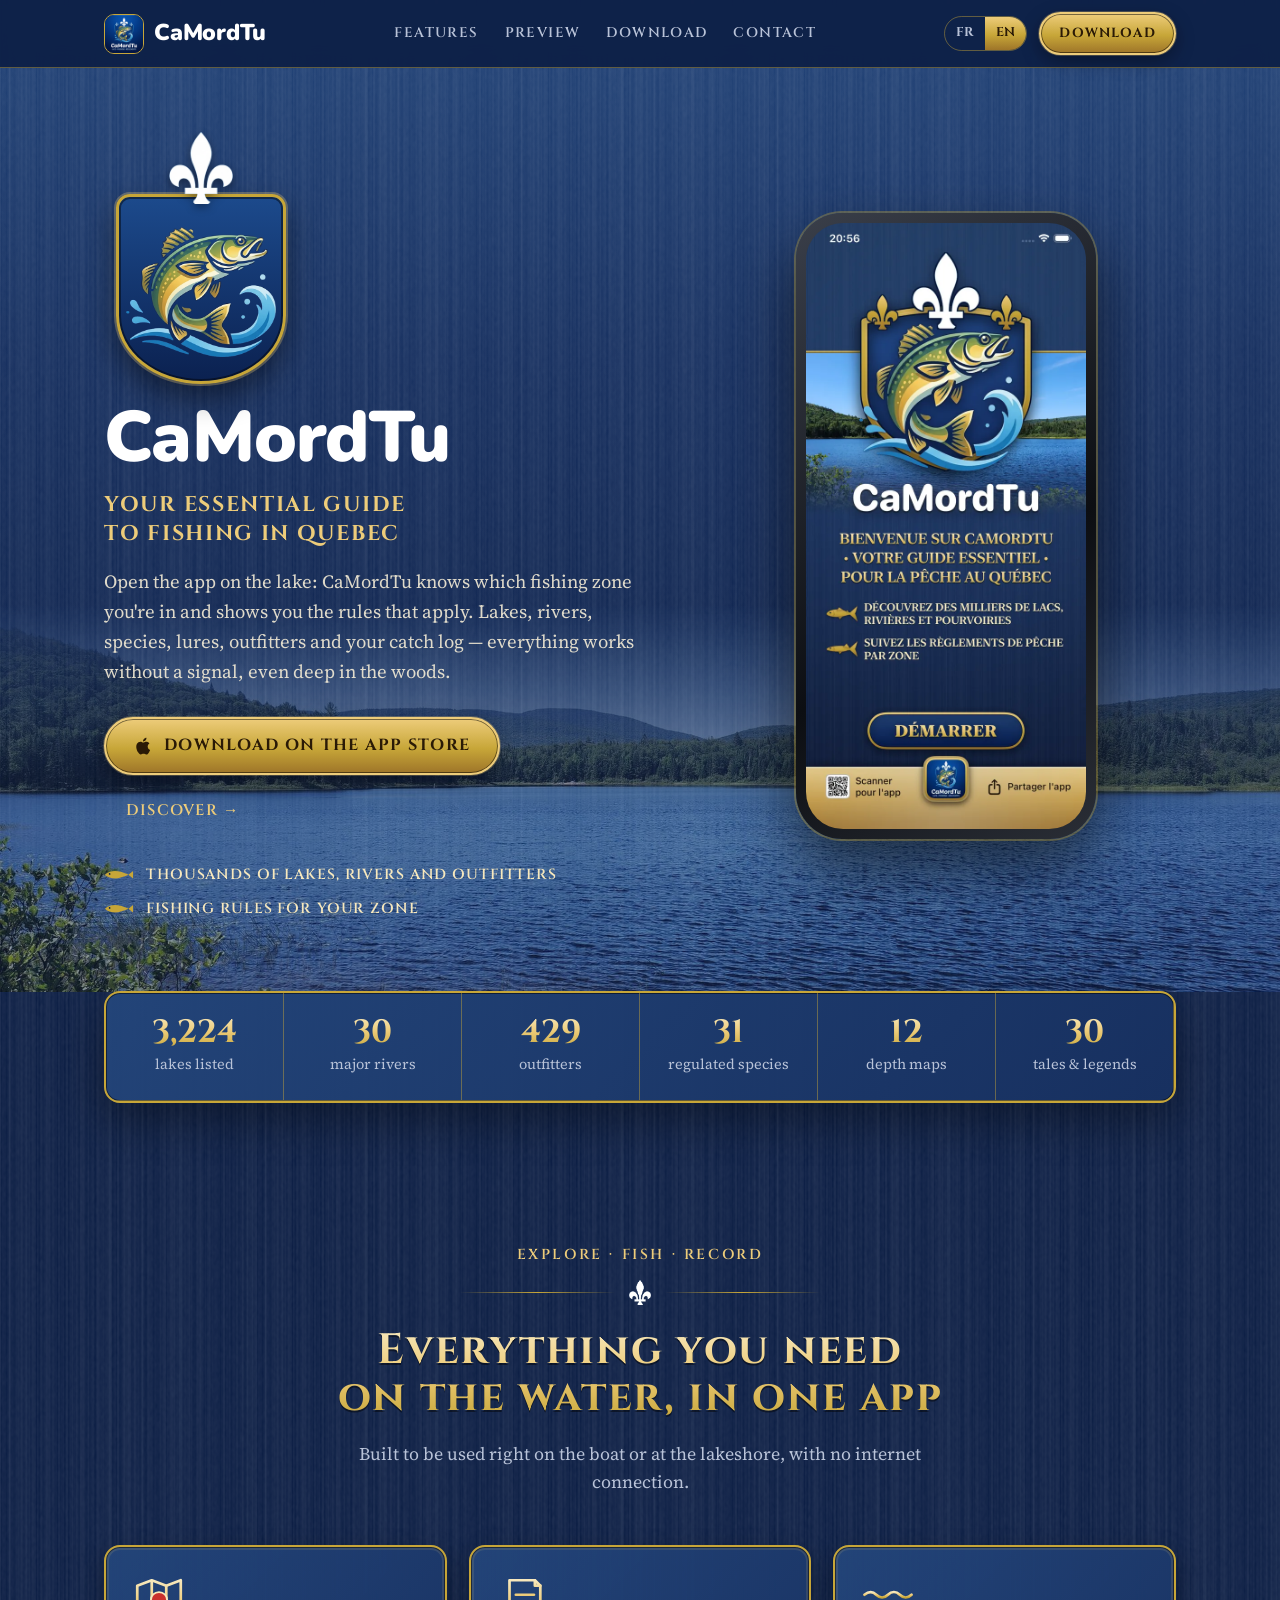
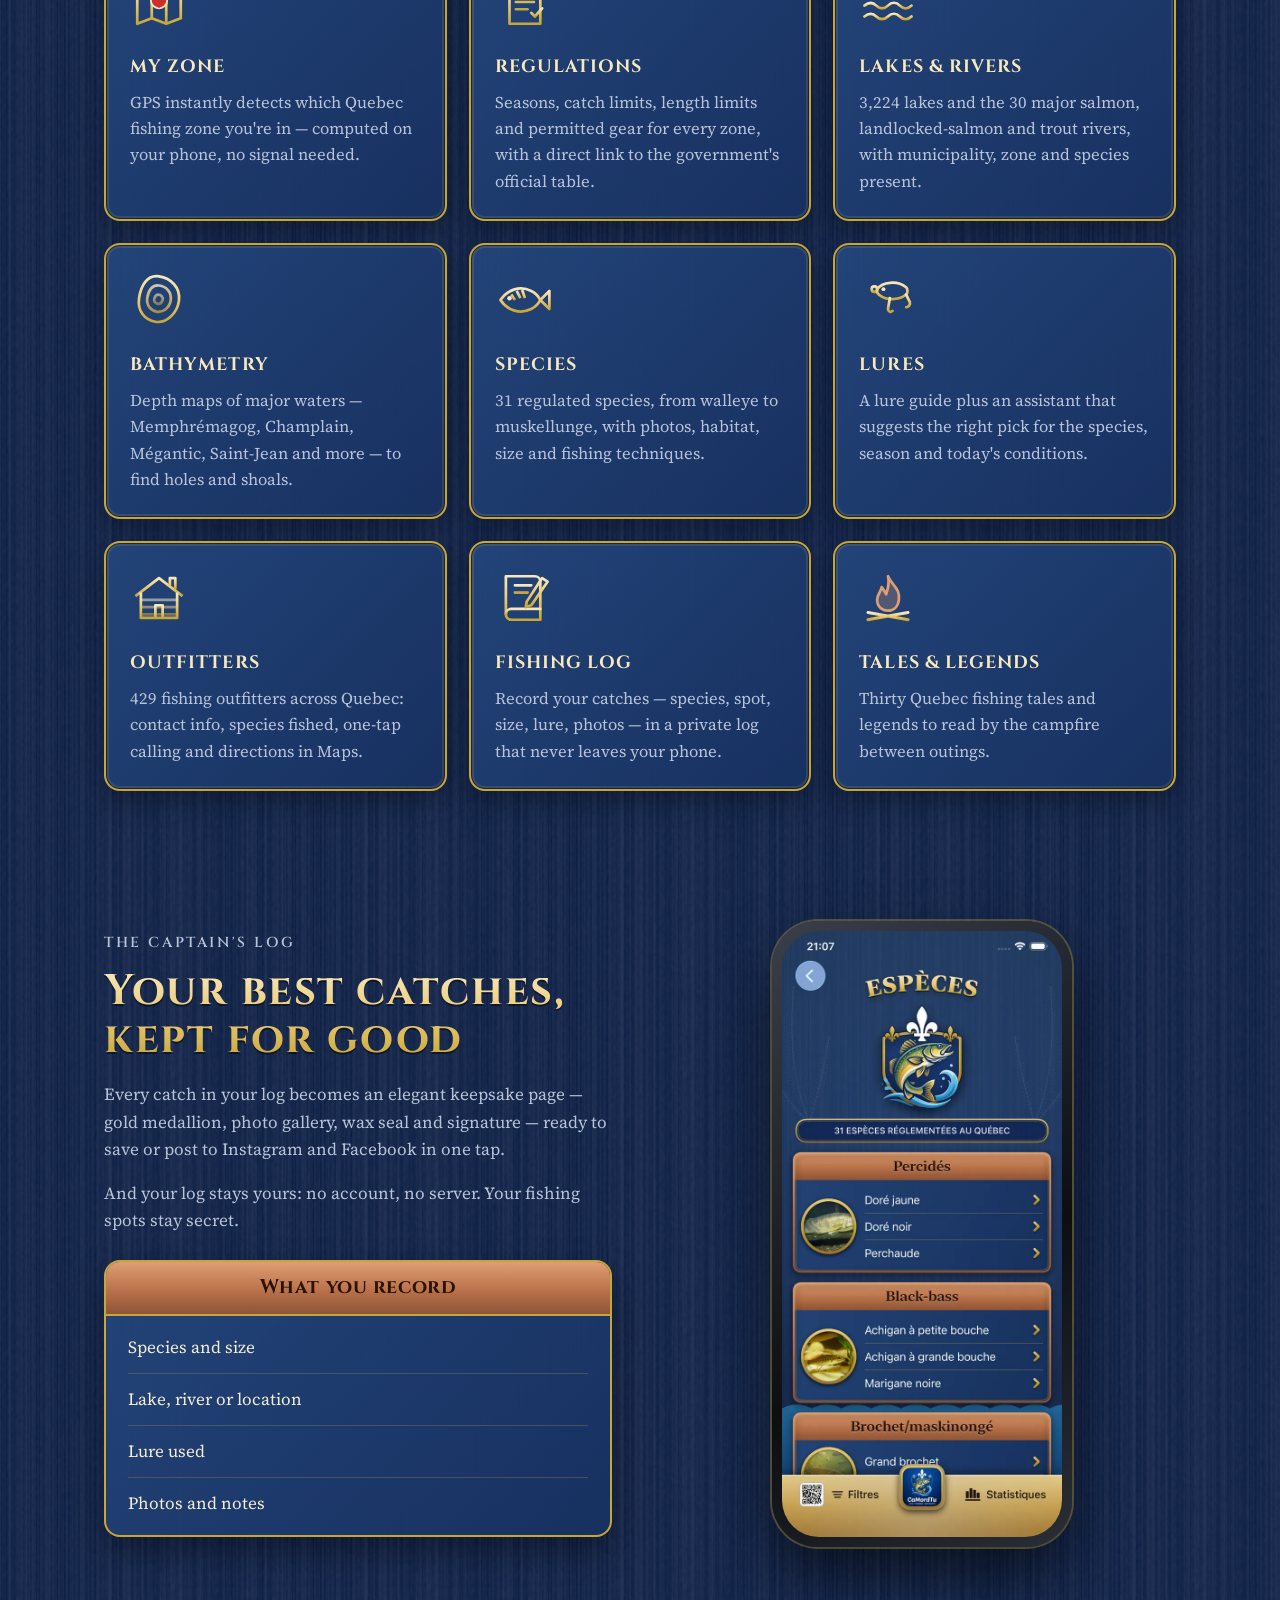
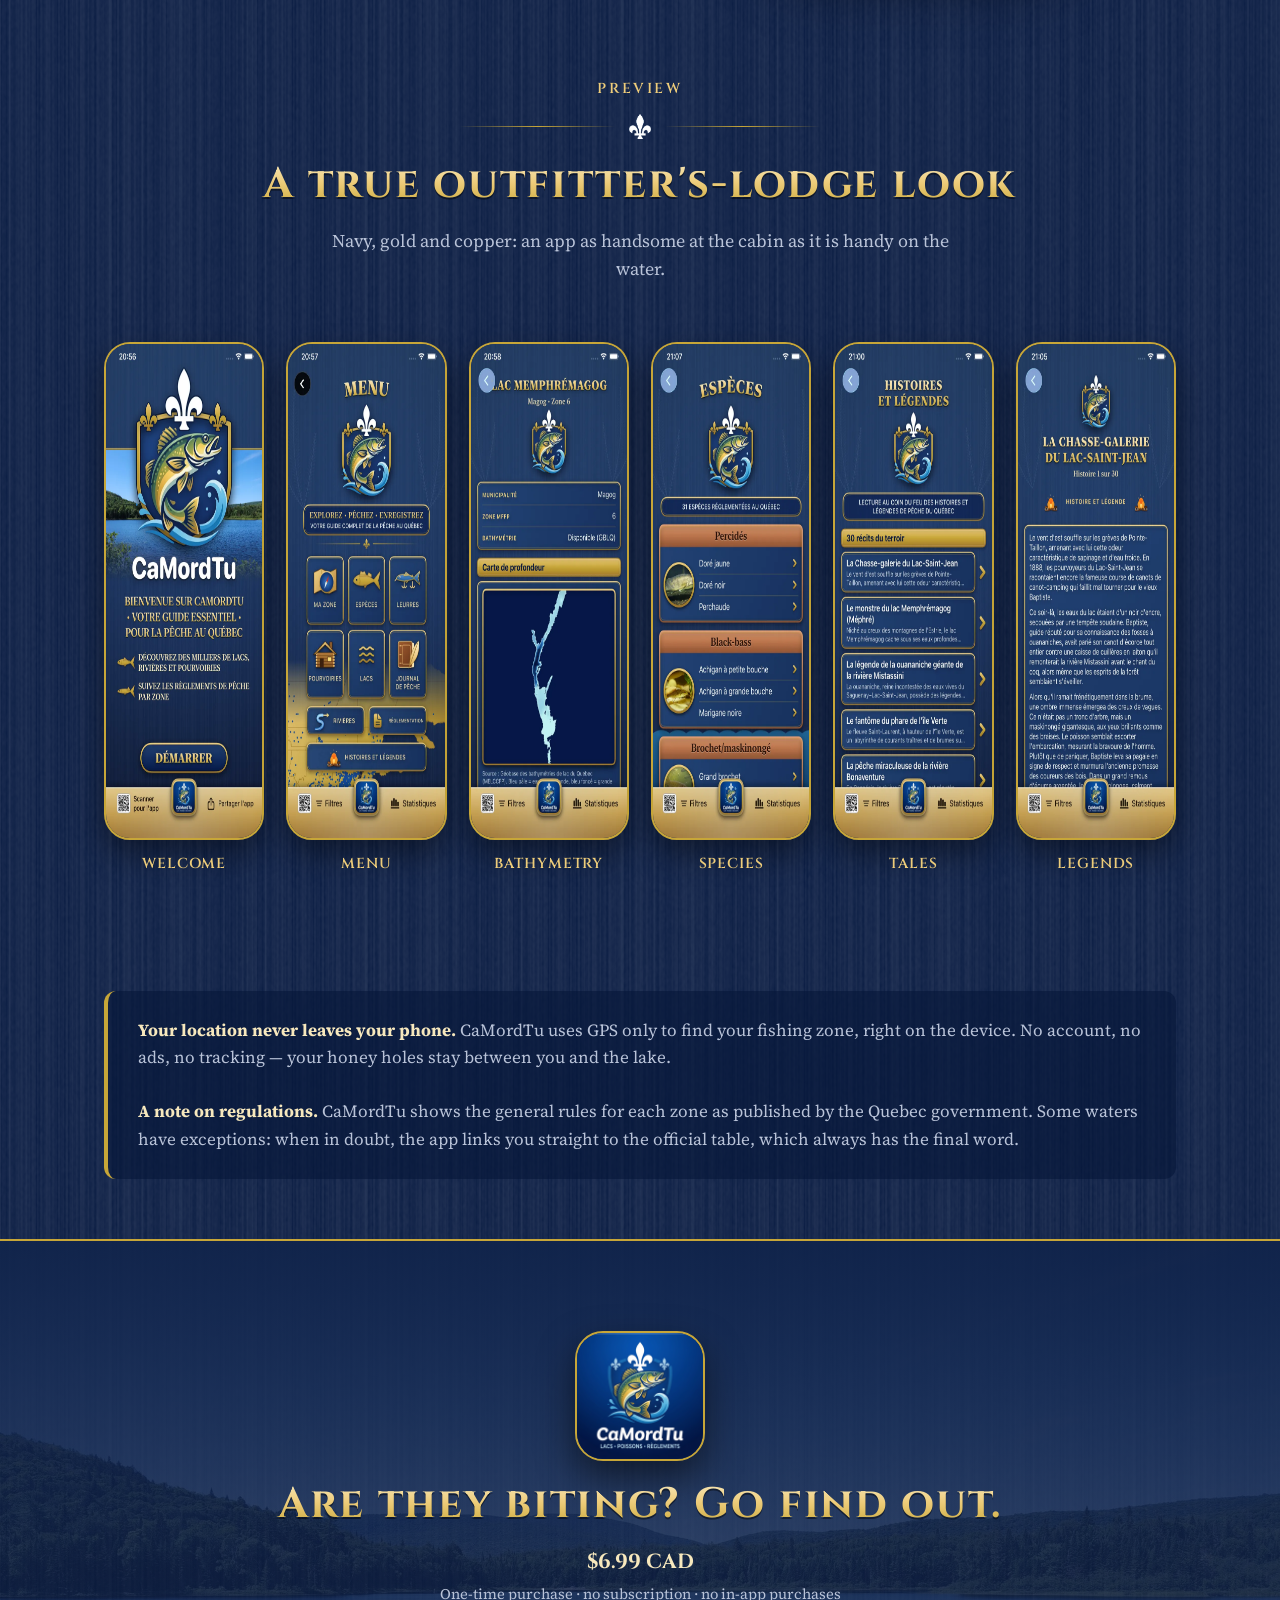
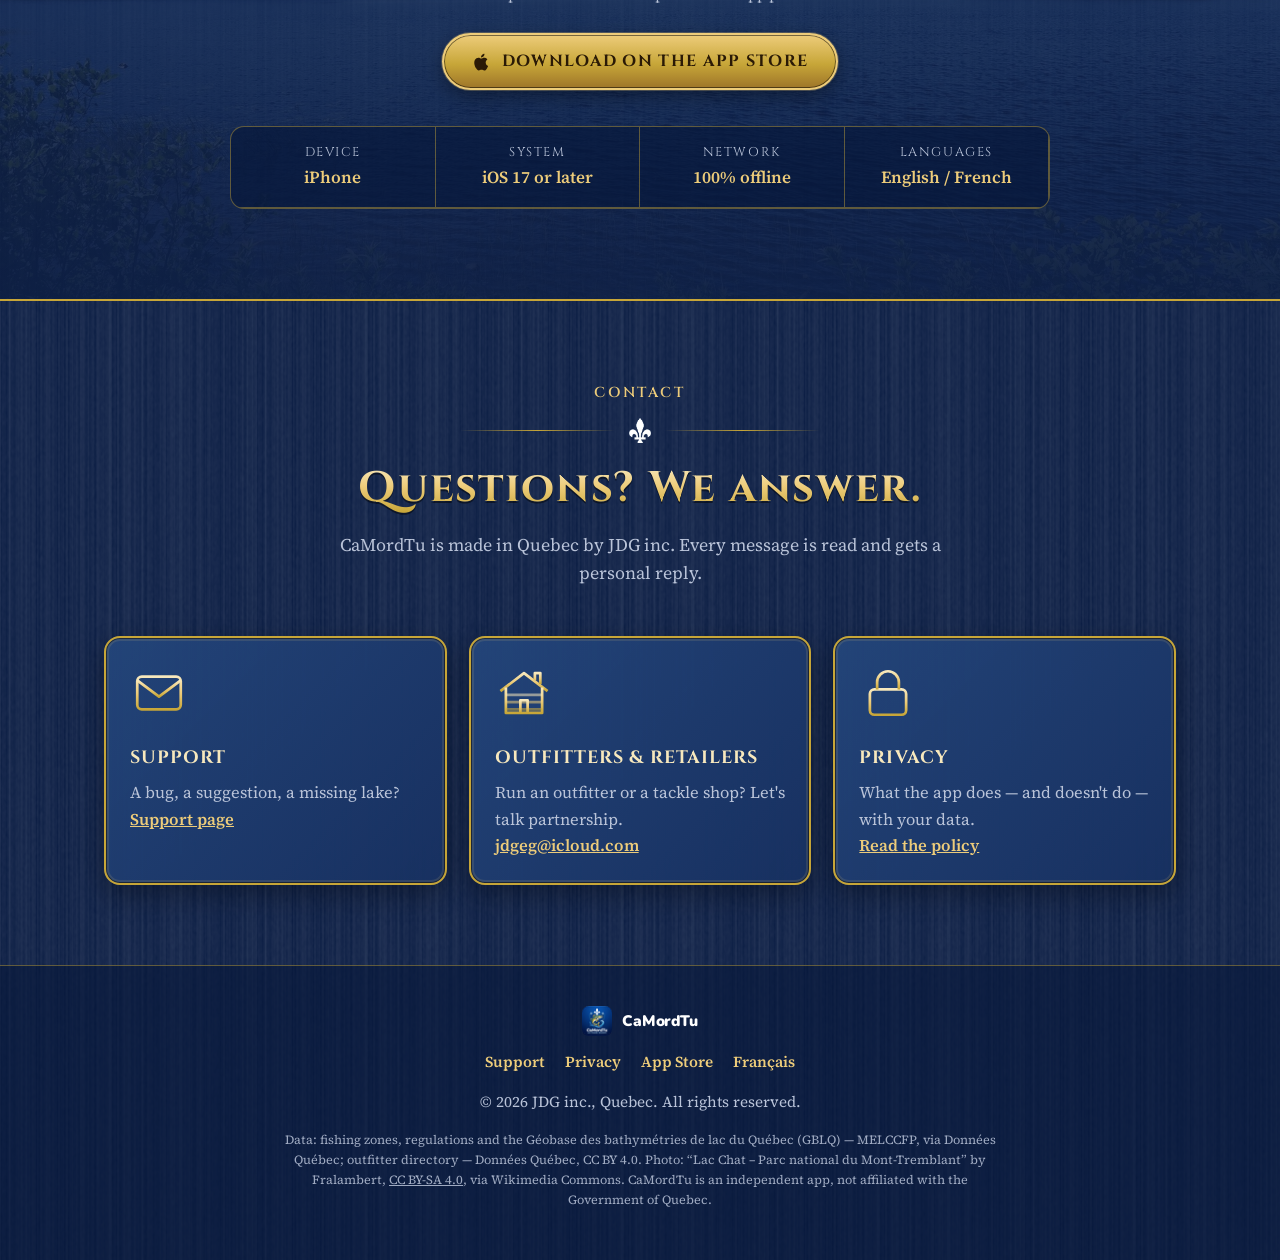
==== en.html @ e7ccf15c "Adresses du site : camordtu.netlify.app Co-Authored-By: Claude Opus 5.5 <noreply@anthropic.com>" ====
<!DOCTYPE html>
<html lang="en-CA">
<head>
<meta charset="UTF-8">
<meta name="viewport" content="width=device-width, initial-scale=1">
<title>CaMordTu — The Quebec Fishing Guide</title>
<meta name="description" content="CaMordTu detects your fishing zone by GPS and shows Quebec's regulations, lakes, rivers, species, lures and outfitters — 100% offline. An app by JDG inc., Quebec.">
<meta name="theme-color" content="#173060">
<link rel="icon" type="image/png" sizes="32x32" href="assets/img/favicon-32.png">
<link rel="apple-touch-icon" href="assets/img/apple-touch-icon.png">
<link rel="alternate" hreflang="fr-CA" href="https://camordtu.netlify.app/">
<link rel="alternate" hreflang="en" href="https://camordtu.netlify.app/en.html">
<meta property="og:type" content="website">
<meta property="og:title" content="CaMordTu — The Quebec Fishing Guide">
<meta property="og:description" content="GPS zone, regulations, 3,224 lakes, species, lures and a private fishing log — 100% offline.">
<meta property="og:image" content="https://camordtu.netlify.app/assets/img/og-image.jpg">
<meta property="og:locale" content="en_CA">
<meta name="apple-itunes-app" content="app-id=6815033212">
<link rel="preconnect" href="https://fonts.googleapis.com">
<link rel="preconnect" href="https://fonts.gstatic.com" crossorigin>
<link href="https://fonts.googleapis.com/css2?family=Cinzel:wght@600;700&family=Nunito:wght@900&family=Source+Serif+4:opsz,wght@8..60,400;8..60,600;8..60,700&display=swap" rel="stylesheet">
<link rel="stylesheet" href="assets/style.css">
</head>
<body>

<svg width="0" height="0" style="position:absolute" aria-hidden="true">
  <defs>
    <linearGradient id="g" x1="0" y1="0" x2="0" y2="1"><stop offset="0" stop-color="#f7e8bd"/><stop offset=".5" stop-color="#edcc7a"/><stop offset="1" stop-color="#c7a638"/></linearGradient>
  </defs>
  <symbol id="i-apple" viewBox="0 0 24 24"><path fill="currentColor" d="M16.4 12.6c0-2.4 2-3.6 2.1-3.7-1.2-1.7-3-1.9-3.6-2-1.5-.2-3 .9-3.8.9-.8 0-2-.9-3.3-.9-1.7 0-3.3 1-4.2 2.5-1.8 3.1-.5 7.7 1.3 10.2.9 1.2 1.9 2.6 3.2 2.6 1.3-.1 1.8-.8 3.3-.8 1.6 0 2 .8 3.4.8 1.4 0 2.3-1.3 3.1-2.5 1-1.4 1.4-2.8 1.4-2.9 0 0-2.9-1.1-2.9-4.2zM13.9 5.2c.7-.8 1.2-2 1-3.2-1 0-2.3.7-3 1.5-.7.7-1.2 1.9-1.1 3.1 1.2.1 2.4-.6 3.1-1.4z"/></symbol>
  <symbol id="i-zone" viewBox="0 0 64 64"><g fill="none" stroke="url(#g)" stroke-width="3" stroke-linejoin="round"><path d="M8 14l16-6 16 6 16-6v42l-16 6-16-6-16 6z"/><path d="M24 8v42M40 14v42"/></g><circle cx="32" cy="30" r="9" fill="#c9302c" stroke="#f7e8bd" stroke-width="2"/><path d="M32 39l-5-7h10z" fill="#c9302c"/></symbol>
  <symbol id="i-rules" viewBox="0 0 64 64"><g fill="none" stroke="url(#g)" stroke-width="3" stroke-linecap="round" stroke-linejoin="round"><path d="M16 8h28l6 6v42H16z"/><path d="M44 8v6h6M23 24h20M23 32h20M23 40h13"/><path d="M40 44l4 4 8-9"/></g></symbol>
  <symbol id="i-lake" viewBox="0 0 64 64"><g fill="none" stroke="url(#g)" stroke-width="3" stroke-linecap="round"><path d="M6 24c5-4 9-4 13 0s9 4 13 0 9-4 13 0 9 4 13 0"/><path d="M6 36c5-4 9-4 13 0s9 4 13 0 9-4 13 0 9 4 13 0"/><path d="M6 48c5-4 9-4 13 0s9 4 13 0 9-4 13 0 9 4 13 0"/></g></symbol>
  <symbol id="i-depth" viewBox="0 0 64 64"><g fill="none" stroke="url(#g)" stroke-width="3"><path d="M32 6c13 2 24 12 22 27-2 14-14 25-26 23S8 44 10 30 19 4 32 6z"/><path d="M32 16c8 1 14 7 13 16-1 8-8 14-15 13s-12-7-11-15 5-15 13-14z" opacity=".8"/><path d="M31 26c3 0 6 3 5 6s-3 5-6 4-4-3-3-6 2-4 4-4z" opacity=".6"/></g></symbol>
  <symbol id="i-fish" viewBox="0 0 64 64"><g fill="none" stroke="url(#g)" stroke-width="3" stroke-linejoin="round"><path d="M6 32c8-12 22-16 34-10 4 2 8 6 10 10-2 4-6 8-10 10-12 6-26 2-34-10z"/><path d="M50 32l10-10v20z"/><path d="M24 22l4 8M30 21l3 9M18 26l4 6"/></g><circle cx="16" cy="30" r="2.5" fill="#f7e8bd"/></symbol>
  <symbol id="i-lure" viewBox="0 0 64 64"><g fill="none" stroke="url(#g)" stroke-width="3" stroke-linecap="round" stroke-linejoin="round"><path d="M6 20h8"/><circle cx="17" cy="20" r="3"/><path d="M20 20c6-8 22-10 32-2 2 2 2 6 0 8-10 8-26 6-32-2z"/><path d="M52 26l4 8c1 3-1 6-4 6"/><path d="M34 30l-2 12c0 3 3 4 5 2"/></g><circle cx="27" cy="20" r="2.2" fill="#f7e8bd"/></symbol>
  <symbol id="i-cabin" viewBox="0 0 64 64"><g fill="none" stroke="url(#g)" stroke-width="3" stroke-linejoin="round"><path d="M6 30L32 10l26 20"/><path d="M12 26v28h40V26"/><path d="M12 34h40M12 42h40M12 50h40" opacity=".55"/><path d="M28 54V40h8v14"/><path d="M44 18v-8h6v12"/></g></symbol>
  <symbol id="i-book" viewBox="0 0 64 64"><g fill="none" stroke="url(#g)" stroke-width="3" stroke-linejoin="round" stroke-linecap="round"><path d="M12 8h32a6 6 0 016 6v42H18a6 6 0 01-6-6z"/><path d="M12 50a6 6 0 016-6h32"/><path d="M22 18h18M22 26h14"/><path d="M52 10l6 4-18 26-6 2 1-6z"/></g></symbol>
  <symbol id="i-fire" viewBox="0 0 64 64"><g fill="none" stroke-linejoin="round" stroke-linecap="round"><path d="M32 8c4 10 14 14 12 26-1 8-6 12-12 12s-12-4-12-12c0-6 4-8 5-14 3 4 4 6 5 8 2-6 4-12 2-20z" stroke="#de9e73" stroke-width="3" fill="rgba(222,158,115,.25)"/><path d="M10 56l44-8M10 48l44 8" stroke="url(#g)" stroke-width="3.5"/></g></symbol>
  <symbol id="i-lock" viewBox="0 0 64 64"><g fill="none" stroke="url(#g)" stroke-width="3" stroke-linejoin="round"><rect x="12" y="28" width="40" height="28" rx="5"/><path d="M20 28v-8a12 12 0 0124 0v8"/><path d="M32 38v8" stroke-linecap="round"/></g></symbol>
  <symbol id="i-mail" viewBox="0 0 64 64"><g fill="none" stroke="url(#g)" stroke-width="3" stroke-linejoin="round"><rect x="8" y="14" width="48" height="36" rx="5"/><path d="M8 18l24 18 24-18"/></g></symbol>
  <symbol id="i-bullet" viewBox="0 0 64 24"><path d="M2 12c8-8 22-10 34-6 6 2 12 4 16 6-4 2-10 4-16 6-12 4-26 2-34-6z" fill="#c7a638"/><path d="M52 12l10-8v16z" fill="#c7a638"/><circle cx="12" cy="10.5" r="1.8" fill="#0d1f45"/></symbol>
</svg>

<header class="top">
  <div class="wrap">
    <a class="brand" href="#home"><img src="assets/img/apple-touch-icon.png" alt="" width="40" height="40"><span class="wordmark">CaMordTu</span></a>
    <nav class="top-nav" aria-label="Main navigation">
      <a href="#features">Features</a>
      <a href="#preview">Preview</a>
      <a href="#download">Download</a>
      <a href="#contact">Contact</a>
    </nav>
    <div class="top-right">
      <div class="lang-toggle"><a href="./" lang="fr">FR</a><a href="en.html" class="active" lang="en">EN</a></div>
      <a class="btn-gold solid" href="https://apps.apple.com/ca/app/camordtu/id6815033212?l=en">Download</a>
    </div>
  </div>
</header>

<main>
<section class="hero" id="home">
  <div class="wrap">
    <div class="hero-grid">
      <div>
        <div class="crest">
          <img class="fleur" src="assets/img/fleur-de-lys.png" alt="" width="64" height="72">
          <div class="shield"><img src="assets/img/crest-fish.webp" alt="Walleye leaping out of the water" width="150" height="130"></div>
        </div>
        <h1 class="wordmark">CaMordTu</h1>
        <p class="tagline">Your essential guide<br>to fishing in Quebec</p>
        <p class="lead">Open the app on the lake: CaMordTu knows which fishing zone you're in and shows you the rules that apply. Lakes, rivers, species, lures, outfitters and your catch log — everything works without a signal, even deep in the woods.</p>
        <div class="hero-ctas">
          <a class="btn-gold solid" href="https://apps.apple.com/ca/app/camordtu/id6815033212?l=en"><svg class="appstore-icon"><use href="#i-apple"/></svg>Download on the App Store</a>
          <a class="btn-ghost" href="#features">Discover →</a>
        </div>
        <ul class="hero-bullets">
          <li><svg viewBox="0 0 64 24"><use href="#i-bullet"/></svg>Thousands of lakes, rivers and outfitters</li>
          <li><svg viewBox="0 0 64 24"><use href="#i-bullet"/></svg>Fishing rules for your zone</li>
        </ul>
      </div>
      <div class="phone"><img src="assets/img/01_accueil.webp" alt="CaMordTu app welcome screen" width="620" height="1344"></div>
    </div>
  </div>
</section>

<section class="numbers" aria-label="CaMordTu by the numbers">
  <div class="wrap">
    <div class="num-grid">
      <div class="num"><b>3,224</b><span>lakes listed</span></div>
      <div class="num"><b>30</b><span>major rivers</span></div>
      <div class="num"><b>429</b><span>outfitters</span></div>
      <div class="num"><b>31</b><span>regulated species</span></div>
      <div class="num"><b>12</b><span>depth maps</span></div>
      <div class="num"><b>30</b><span>tales &amp; legends</span></div>
    </div>
  </div>
</section>

<section class="features" id="features">
  <div class="wrap">
    <p class="eyebrow">Explore · Fish · Record</p>
    <div class="divider"><img src="assets/img/fleur-de-lys.png" alt=""></div>
    <h2 class="section-title engraved">Everything you need on the water, in one app</h2>
    <p class="section-lead">Built to be used right on the boat or at the lakeshore, with no internet connection.</p>
    <div class="tile-grid">
      <article class="tile"><svg class="icon"><use href="#i-zone"/></svg><h3>My zone</h3><p>GPS instantly detects which Quebec fishing zone you're in — computed on your phone, no signal needed.</p></article>
      <article class="tile"><svg class="icon"><use href="#i-rules"/></svg><h3>Regulations</h3><p>Seasons, catch limits, length limits and permitted gear for every zone, with a direct link to the government's official table.</p></article>
      <article class="tile"><svg class="icon"><use href="#i-lake"/></svg><h3>Lakes &amp; rivers</h3><p>3,224 lakes and the 30 major salmon, landlocked-salmon and trout rivers, with municipality, zone and species present.</p></article>
      <article class="tile"><svg class="icon"><use href="#i-depth"/></svg><h3>Bathymetry</h3><p>Depth maps of major waters — Memphrémagog, Champlain, Mégantic, Saint-Jean and more — to find holes and shoals.</p></article>
      <article class="tile"><svg class="icon"><use href="#i-fish"/></svg><h3>Species</h3><p>31 regulated species, from walleye to muskellunge, with photos, habitat, size and fishing techniques.</p></article>
      <article class="tile"><svg class="icon"><use href="#i-lure"/></svg><h3>Lures</h3><p>A lure guide plus an assistant that suggests the right pick for the species, season and today's conditions.</p></article>
      <article class="tile"><svg class="icon"><use href="#i-cabin"/></svg><h3>Outfitters</h3><p>429 fishing outfitters across Quebec: contact info, species fished, one-tap calling and directions in Maps.</p></article>
      <article class="tile"><svg class="icon"><use href="#i-book"/></svg><h3>Fishing log</h3><p>Record your catches — species, spot, size, lure, photos — in a private log that never leaves your phone.</p></article>
      <article class="tile"><svg class="icon"><use href="#i-fire"/></svg><h3>Tales &amp; legends</h3><p>Thirty Quebec fishing tales and legends to read by the campfire between outings.</p></article>
    </div>
  </div>
</section>

<section class="split" aria-labelledby="log-title">
  <div class="wrap">
    <div class="split-grid">
      <div>
        <p class="eyebrow left">The Captain's Log</p>
        <h2 class="section-title engraved" id="log-title">Your best catches, kept for good</h2>
        <p>Every catch in your log becomes an elegant keepsake page — gold medallion, photo gallery, wax seal and signature — ready to save or post to Instagram and Facebook in one tap.</p>
        <p>And your log stays yours: no account, no server. Your fishing spots stay secret.</p>
        <div class="panel" style="margin-top:26px">
          <div class="panel-head">What you record</div>
          <ul>
            <li class="plain">Species and size</li>
            <li class="plain">Lake, river or location</li>
            <li class="plain">Lure used</li>
            <li class="plain">Photos and notes</li>
          </ul>
        </div>
      </div>
      <div class="phone"><img src="assets/img/06_especes.webp" alt="Regulated species list in CaMordTu" width="620" height="1344" loading="lazy"></div>
    </div>
  </div>
</section>

<section class="gallery" id="preview">
  <div class="wrap">
    <p class="eyebrow">Preview</p>
    <div class="divider"><img src="assets/img/fleur-de-lys.png" alt=""></div>
    <h2 class="section-title engraved">A true outfitter's-lodge look</h2>
    <p class="section-lead">Navy, gold and copper: an app as handsome at the cabin as it is handy on the water.</p>
  </div>
  <div class="shots">
    <figure><img src="assets/img/01_accueil.webp" alt="Welcome screen" width="230" height="498" loading="lazy"><figcaption>Welcome</figcaption></figure>
    <figure><img src="assets/img/02_menu.webp" alt="Main menu" width="230" height="498" loading="lazy"><figcaption>Menu</figcaption></figure>
    <figure><img src="assets/img/03_bathymetrie.webp" alt="Lake Memphrémagog depth map" width="230" height="498" loading="lazy"><figcaption>Bathymetry</figcaption></figure>
    <figure><img src="assets/img/06_especes.webp" alt="Species guide" width="230" height="498" loading="lazy"><figcaption>Species</figcaption></figure>
    <figure><img src="assets/img/04_histoires_liste.webp" alt="Tales and legends list" width="230" height="498" loading="lazy"><figcaption>Tales</figcaption></figure>
    <figure><img src="assets/img/05_histoire_detail.webp" alt="Reading a legend" width="230" height="498" loading="lazy"><figcaption>Legends</figcaption></figure>
  </div>
</section>

<section class="note">
  <div class="wrap">
    <div class="note-box">
      <b>Your location never leaves your phone.</b> CaMordTu uses GPS only to find your fishing
      zone, right on the device. No account, no ads, no tracking — your honey holes stay between you
      and the lake.
      <br><br>
      <b>A note on regulations.</b> CaMordTu shows the general rules for each zone as published by
      the Quebec government. Some waters have exceptions: when in doubt, the app links you straight to
      the official table, which always has the final word.
    </div>
  </div>
</section>

<section class="download" id="download">
  <div class="wrap">
    <img class="dl-logo" src="assets/img/logo.png" alt="CaMordTu app icon" width="130" height="130" loading="lazy">
    <h2 class="section-title engraved">Are they biting? Go find out.</h2>
    <p class="price">$6.99 CAD<small>One-time purchase · no subscription · no in-app purchases</small></p>
    <div class="dl-ctas">
      <a class="btn-gold solid" href="https://apps.apple.com/ca/app/camordtu/id6815033212?l=en"><svg class="appstore-icon"><use href="#i-apple"/></svg>Download on the App Store</a>
    </div>
    <div class="req-grid">
      <div class="req"><div class="label">Device</div><div class="value">iPhone</div></div>
      <div class="req"><div class="label">System</div><div class="value">iOS 17 or later</div></div>
      <div class="req"><div class="label">Network</div><div class="value">100% offline</div></div>
      <div class="req"><div class="label">Languages</div><div class="value">English / French</div></div>
    </div>
  </div>
</section>

<section class="contact" id="contact">
  <div class="wrap">
    <p class="eyebrow">Contact</p>
    <div class="divider"><img src="assets/img/fleur-de-lys.png" alt=""></div>
    <h2 class="section-title engraved">Questions? We answer.</h2>
    <p class="section-lead">CaMordTu is made in Quebec by JDG inc. Every message is read and gets a personal reply.</p>
    <div class="contact-grid">
      <article class="tile"><svg class="icon"><use href="#i-mail"/></svg><h3>Support</h3><p>A bug, a suggestion, a missing lake?<br><a href="support-en.html">Support page</a></p></article>
      <article class="tile"><svg class="icon"><use href="#i-cabin"/></svg><h3>Outfitters &amp; retailers</h3><p>Run an outfitter or a tackle shop? Let's talk partnership.<br><a href="mailto:jdgeg@icloud.com?subject=CaMordTu%20-%20Partnership">jdgeg@icloud.com</a></p></article>
      <article class="tile"><svg class="icon"><use href="#i-lock"/></svg><h3>Privacy</h3><p>What the app does — and doesn't do — with your data.<br><a href="privacy-en.html">Read the policy</a></p></article>
    </div>
  </div>
</section>
</main>

<footer>
  <div class="wrap">
    <div class="foot-brand"><img src="assets/img/favicon-32.png" alt="" width="30" height="30"><span class="wordmark">CaMordTu</span></div>
    <div class="foot-links">
      <a href="support-en.html">Support</a>
      <a href="privacy-en.html">Privacy</a>
      <a href="https://apps.apple.com/ca/app/camordtu/id6815033212?l=en">App Store</a>
      <a href="./">Français</a>
    </div>
    <p>© 2026 JDG inc., Quebec. All rights reserved.</p>
    <p class="credits">Data: fishing zones, regulations and the Géobase des bathymétries de lac du Québec (GBLQ) — MELCCFP, via Données Québec; outfitter directory — Données Québec, CC BY 4.0. Photo: “Lac Chat – Parc national du Mont-Tremblant” by Fralambert, <a href="https://creativecommons.org/licenses/by-sa/4.0/">CC BY-SA 4.0</a>, via Wikimedia Commons. CaMordTu is an independent app, not affiliated with the Government of Quebec.</p>
  </div>
</footer>

</body>
</html>
---- assets/style.css ----
/* CaMordTu — site officiel
   Même langage visuel que l'app : marine « lin brossé », or gravé, cuivre, crème. */
:root {
  --navy-top: #23457a;
  --navy-mid: #173060;
  --navy-bottom: #0d1f45;
  --deep: #061739;
  --gold: #c7a638;
  --bronze-light: #edcc7a;
  --bronze-dark: #9e7529;
  --cream: #f7e8bd;
  --copper-light: #de9e73;
  --copper-dark: #8f5436;
  --text: #f4ecd6;
  --muted: #b9c3d8;
  --line: rgba(199, 166, 56, 0.45);
  --gold-grad: linear-gradient(180deg, var(--bronze-light) 0%, var(--gold) 55%, var(--bronze-dark) 100%);
  --title-grad: linear-gradient(180deg, var(--cream) 0%, var(--bronze-light) 45%, var(--gold) 100%);
  --copper-grad: linear-gradient(180deg, var(--copper-light) 0%, #bd754d 50%, var(--copper-dark) 100%);
  --card-grad: linear-gradient(135deg, rgba(35, 69, 122, 0.96) 0%, rgba(23, 48, 96, 0.98) 100%);
}

* { box-sizing: border-box; }
html { scroll-behavior: smooth; scroll-padding-top: 84px; }
body {
  margin: 0;
  font-family: 'Source Serif 4', 'New York', Georgia, serif;
  font-size: 17px;
  line-height: 1.6;
  color: var(--text);
  background-color: var(--navy-bottom);
  background-image:
    url("img/navy-texture.png"),
    linear-gradient(180deg, var(--navy-top) 0%, var(--navy-mid) 40%, var(--navy-bottom) 100%);
  background-attachment: scroll, fixed;
}
img { max-width: 100%; display: block; }
a { color: var(--bronze-light); }
.wrap { max-width: 1120px; margin: 0 auto; padding: 0 24px; }
@media (max-width: 480px) { .wrap { padding: 0 16px; } }

/* ---------- Typo ---------- */
.engraved {
  font-family: 'Cinzel', 'Trajan Pro', Georgia, serif;
  font-weight: 700;
  letter-spacing: 0.04em;
  background: var(--title-grad);
  -webkit-background-clip: text;
  background-clip: text;
  color: transparent;
  filter: drop-shadow(0 2px 0 rgba(0, 0, 0, 0.45));
}
.wordmark {
  font-family: 'Nunito', system-ui, sans-serif;
  font-weight: 900;
  letter-spacing: -0.01em;
  color: #fff;
}
.eyebrow {
  display: flex; align-items: center; justify-content: center; gap: 12px;
  font-family: 'Cinzel', Georgia, serif; font-weight: 600;
  color: var(--bronze-light); font-size: 0.85em; letter-spacing: 0.18em; text-transform: uppercase;
  margin: 0 0 14px;
}
.eyebrow img { width: 18px; height: auto; opacity: 0.95; }
.eyebrow.left { justify-content: flex-start; }
h2.section-title {
  font-size: clamp(1.7em, 4vw, 2.5em); line-height: 1.12; text-align: center;
  margin: 0 auto 18px; max-width: 820px; text-wrap: balance;
}
p.section-lead { text-align: center; color: var(--muted); max-width: 640px; margin: 0 auto 48px; font-size: 1.05em; }

/* Fleur-de-lys divider, comme sous « EXPLOREZ · PÊCHEZ · ENREGISTREZ » */
.divider { display: flex; align-items: center; gap: 14px; max-width: 360px; margin: 0 auto 22px; }
.divider::before, .divider::after { content: ""; flex: 1; height: 1px; background: linear-gradient(90deg, transparent, var(--gold), transparent); }
.divider img { width: 22px; }

/* ---------- Boutons ---------- */
.btn-gold {
  display: inline-flex; align-items: center; gap: 10px;
  font-family: 'Cinzel', Georgia, serif; font-weight: 700; letter-spacing: 0.08em; text-transform: uppercase;
  color: var(--cream); text-decoration: none; font-size: 0.95em;
  padding: 14px 28px; border-radius: 999px;
  background: linear-gradient(180deg, var(--navy-top), var(--navy-bottom));
  border: 2px solid var(--gold);
  box-shadow: inset 0 0 0 1px rgba(0, 0, 0, 0.5), 0 0 0 1px rgba(237, 204, 122, 0.25), 0 6px 18px rgba(0, 0, 0, 0.35);
  transition: transform 0.15s ease, box-shadow 0.15s ease;
}
.btn-gold:hover { transform: translateY(-1px); box-shadow: inset 0 0 0 1px rgba(0,0,0,.5), 0 0 0 3px rgba(237,204,122,.25), 0 10px 24px rgba(0,0,0,.4); }
.btn-gold.solid { background: var(--gold-grad); color: #2a1a06; border-color: var(--bronze-light); }
.btn-ghost {
  display: inline-flex; align-items: center; font-family: 'Cinzel', Georgia, serif; font-weight: 600;
  letter-spacing: 0.08em; text-transform: uppercase; font-size: 0.9em;
  color: var(--bronze-light); text-decoration: none; padding: 14px 22px;
}
.btn-ghost:hover { color: var(--cream); }
.appstore-icon { width: 20px; height: 20px; flex: none; }

/* ---------- En-tête ---------- */
header.top {
  position: sticky; top: 0; z-index: 20;
  background: rgba(13, 31, 69, 0.92);
  -webkit-backdrop-filter: blur(10px); backdrop-filter: blur(10px);
  border-bottom: 1px solid var(--line);
}
header.top .wrap { display: flex; align-items: center; justify-content: space-between; gap: 18px; padding-top: 12px; padding-bottom: 12px; }
.brand { display: flex; align-items: center; gap: 10px; text-decoration: none; }
.brand img { width: 40px; height: 40px; border-radius: 10px; border: 1px solid var(--gold); }
.brand .wordmark { font-size: 1.35em; }
nav.top-nav { display: flex; gap: 26px; }
nav.top-nav a {
  font-family: 'Cinzel', Georgia, serif; font-weight: 600; font-size: 0.82em; letter-spacing: 0.1em;
  text-transform: uppercase; color: var(--muted); text-decoration: none;
}
nav.top-nav a:hover { color: var(--bronze-light); }
.top-right { display: flex; align-items: center; gap: 12px; }
.lang-toggle { display: flex; border: 1px solid var(--line); border-radius: 999px; overflow: hidden; }
.lang-toggle a { font-family: 'Cinzel', Georgia, serif; font-weight: 700; font-size: 0.75em; padding: 6px 11px; color: var(--muted); text-decoration: none; }
.lang-toggle a.active { background: var(--gold-grad); color: #2a1a06; }
.top-right .btn-gold { padding: 9px 18px; font-size: 0.78em; }
@media (max-width: 900px) { nav.top-nav { display: none; } }
@media (max-width: 480px) { .top-right .btn-gold { display: none; } }

/* ---------- Hero ---------- */
section.hero { position: relative; overflow: hidden; padding: 64px 0 0; }
.hero::after { /* bande de lac en bas du hero, comme l'écran d'accueil de l'app */
  content: ""; position: absolute; left: 0; right: 0; bottom: 0; height: 42%;
  background: url("img/lac-chat.jpg") center 60% / cover no-repeat;
  -webkit-mask-image: linear-gradient(180deg, transparent 0%, #000 55%);
  mask-image: linear-gradient(180deg, transparent 0%, #000 55%);
  opacity: 0.55; z-index: 0;
}
.hero .wrap { position: relative; z-index: 1; }
.hero-grid { display: grid; grid-template-columns: 1.1fr 0.9fr; gap: 48px; align-items: center; padding-bottom: 72px; }
@media (max-width: 880px) { .hero-grid { grid-template-columns: 1fr; text-align: center; } }
.crest { position: relative; width: 210px; margin: 0 0 18px -8px; }
@media (max-width: 880px) { .crest { margin: 0 auto 18px; } }
.crest .fleur { width: 64px; margin: 0 auto -10px; position: relative; z-index: 2; filter: drop-shadow(0 3px 4px rgba(0,0,0,.4)); }
.crest .shield {
  width: 170px; height: 190px; margin: 0 auto; position: relative;
  background: linear-gradient(180deg, #1c4a8c, #0b2150);
  border: 3px solid var(--gold);
  border-radius: 14px 14px 50% 50% / 14px 14px 36% 36%;
  box-shadow: inset 0 0 0 2px rgba(0,0,0,.45), 0 0 0 2px rgba(237,204,122,.3), 0 14px 30px rgba(0,0,0,.45);
  display: grid; place-items: center;
}
.crest .shield img { width: 150px; margin-top: 6px; }
.hero h1 { margin: 0 0 6px; font-size: clamp(2.6em, 7vw, 4.2em); line-height: 1; }
.hero .tagline {
  font-family: 'Cinzel', Georgia, serif; font-weight: 700; letter-spacing: 0.08em; text-transform: uppercase;
  color: var(--bronze-light); font-size: clamp(1em, 2.4vw, 1.25em); margin: 16px 0 18px; line-height: 1.4;
}
.hero p.lead { color: var(--text); opacity: 0.9; font-size: 1.1em; max-width: 540px; margin: 0 0 30px; }
@media (max-width: 880px) { .hero p.lead { margin-left: auto; margin-right: auto; } }
.hero-ctas { display: flex; gap: 10px; flex-wrap: wrap; align-items: center; margin-bottom: 26px; }
@media (max-width: 880px) { .hero-ctas { justify-content: center; } }
.hero-bullets { list-style: none; padding: 0; margin: 0; display: grid; gap: 10px; }
.hero-bullets li { display: flex; align-items: center; gap: 12px; font-family: 'Cinzel', Georgia, serif; font-weight: 600; font-size: 0.86em; letter-spacing: 0.06em; text-transform: uppercase; color: var(--cream); }
.hero-bullets svg { width: 30px; flex: none; }
@media (max-width: 880px) { .hero-bullets { justify-items: center; } }

/* iPhone */
.phone {
  width: min(300px, 78vw); margin: 0 auto; padding: 10px; border-radius: 46px;
  background: linear-gradient(145deg, #3a3f4a, #0c0e12 60%, #2a2e36);
  box-shadow: 0 0 0 2px rgba(199,166,56,.35), 0 30px 60px rgba(0,0,0,.55);
}
.phone img { border-radius: 37px; width: 100%; height: auto; }

/* ---------- Bandeau chiffres ---------- */
section.numbers { padding: 0 0 70px; position: relative; z-index: 2; margin-top: -1px; }
.num-grid {
  display: grid; grid-template-columns: repeat(6, 1fr);
  border: 2px solid var(--gold); border-radius: 16px; overflow: hidden;
  background: var(--card-grad); box-shadow: inset 0 0 0 1px rgba(0,0,0,.5), 0 18px 40px rgba(0,0,0,.35);
}
@media (max-width: 900px) { .num-grid { grid-template-columns: repeat(3, 1fr); } }
@media (max-width: 520px) { .num-grid { grid-template-columns: repeat(2, 1fr); } }
.num { padding: 22px 14px; text-align: center; border-right: 1px solid var(--line); border-bottom: 1px solid var(--line); }
.num b { display: block; font-family: 'Cinzel', Georgia, serif; font-size: 1.9em; line-height: 1.1; background: var(--title-grad); -webkit-background-clip: text; background-clip: text; color: transparent; }
.num span { font-size: 0.85em; color: var(--muted); }

/* ---------- Fonctionnalités (tuiles comme le menu de l'app) ---------- */
section.features { padding: 70px 0; }
.tile-grid { display: grid; grid-template-columns: repeat(3, 1fr); gap: 22px; }
@media (max-width: 900px) { .tile-grid { grid-template-columns: repeat(2, 1fr); } }
@media (max-width: 580px) { .tile-grid { grid-template-columns: 1fr; } }
.tile {
  background: var(--card-grad); border: 2px solid var(--gold); border-radius: 16px; padding: 26px 24px 24px;
  box-shadow: inset 0 0 0 1px rgba(0,0,0,.5), inset 0 0 0 3px rgba(237,204,122,.12), 0 10px 26px rgba(0,0,0,.3);
}
.tile .icon { width: 58px; height: 58px; margin-bottom: 14px; }
.tile h3 { font-family: 'Cinzel', Georgia, serif; font-weight: 700; font-size: 1.05em; letter-spacing: 0.06em; text-transform: uppercase; color: var(--cream); margin: 0 0 8px; }
.tile p { margin: 0; color: var(--muted); font-size: 0.97em; }

/* ---------- Bloc « en-tête cuivre » (comme les familles d'espèces) ---------- */
section.split { padding: 60px 0; }
.split-grid { display: grid; grid-template-columns: 1fr 1fr; gap: 56px; align-items: center; }
@media (max-width: 880px) { .split-grid { grid-template-columns: 1fr; } .split-grid .phone { order: -1; } }
.panel { border: 2px solid var(--gold); border-radius: 16px; overflow: hidden; background: var(--card-grad); box-shadow: 0 14px 32px rgba(0,0,0,.35); }
.panel .panel-head { background: var(--copper-grad); color: #2a1206; font-family: 'Cinzel', Georgia, serif; font-weight: 700; text-align: center; font-size: 1.15em; padding: 10px 16px; border-bottom: 2px solid var(--gold); letter-spacing: 0.03em; }
.panel .panel-head.gold { background: var(--gold-grad); }
.panel ul { list-style: none; margin: 0; padding: 6px 22px; }
.panel li { padding: 12px 0; border-bottom: 1px solid rgba(199,166,56,.25); display: flex; justify-content: space-between; gap: 14px; }
.panel li:last-child { border-bottom: none; }
.panel li::after { content: "›"; color: var(--bronze-light); font-weight: 700; }
.panel li.plain::after { content: none; }
.split h2 { text-align: left; margin-left: 0; }
.split p { color: var(--muted); }
@media (max-width: 880px) { .split h2 { text-align: center; } }

/* ---------- Galerie d'écrans ---------- */
section.gallery { padding: 70px 0 60px; }
.shots { display: flex; gap: 22px; overflow-x: auto; scroll-snap-type: x mandatory; padding: 10px 24px 26px; }
.shots::-webkit-scrollbar { height: 8px; }
.shots::-webkit-scrollbar-thumb { background: var(--bronze-dark); border-radius: 8px; }
.shots figure { flex: 0 0 auto; width: 230px; margin: 0; scroll-snap-align: center; text-align: center; }
.shots img { border-radius: 26px; border: 2px solid var(--gold); box-shadow: 0 14px 30px rgba(0,0,0,.4); }
.shots figcaption { margin-top: 12px; font-family: 'Cinzel', Georgia, serif; font-weight: 600; font-size: 0.85em; letter-spacing: 0.06em; color: var(--bronze-light); text-transform: uppercase; }
@media (min-width: 1100px) {
  .shots { display: grid; grid-template-columns: repeat(6, 1fr); max-width: 1120px; margin: 0 auto; overflow: visible; }
  .shots figure { width: auto; }
}

/* ---------- Note (vie privée / réglementation) ---------- */
section.note { padding: 30px 0 60px; }
.note-box { border-left: 4px solid var(--gold); background: rgba(6, 23, 57, 0.6); border-radius: 12px; padding: 26px 30px; color: var(--muted); }
.note-box b { color: var(--cream); }

/* ---------- Télécharger ---------- */
section.download { position: relative; padding: 90px 0; overflow: hidden; border-top: 2px solid var(--gold); border-bottom: 2px solid var(--gold); }
section.download::before { content: ""; position: absolute; inset: 0; background: url("img/lac-chat.jpg") center / cover no-repeat; opacity: 0.35; }
section.download::after { content: ""; position: absolute; inset: 0; background: linear-gradient(180deg, rgba(13,31,69,.9), rgba(13,31,69,.55) 50%, rgba(13,31,69,.9)); }
section.download .wrap { position: relative; z-index: 1; text-align: center; }
.dl-logo { width: 130px; margin: 0 auto 20px; border-radius: 28px; border: 2px solid var(--gold); box-shadow: 0 16px 36px rgba(0,0,0,.5); }
.price { font-family: 'Cinzel', Georgia, serif; font-weight: 700; font-size: 1.2em; color: var(--cream); margin: 0 0 6px; }
.price small { display: block; font-family: 'Source Serif 4', Georgia, serif; font-weight: 400; font-size: 0.72em; color: var(--muted); margin-top: 4px; }
.req-grid { display: grid; grid-template-columns: repeat(4, 1fr); max-width: 820px; margin: 36px auto 0; border: 1px solid var(--line); border-radius: 14px; overflow: hidden; background: rgba(6,23,57,.6); }
@media (max-width: 640px) { .req-grid { grid-template-columns: 1fr 1fr; } }
.req { padding: 16px 12px; border-right: 1px solid var(--line); border-bottom: 1px solid var(--line); }
.req .label { font-size: 0.75em; letter-spacing: 0.12em; text-transform: uppercase; color: var(--muted); font-family: 'Cinzel', Georgia, serif; }
.req .value { color: var(--bronze-light); font-weight: 600; }
.dl-ctas { display: flex; gap: 10px; flex-wrap: wrap; justify-content: center; margin-top: 26px; }

/* ---------- Contact ---------- */
section.contact { padding: 80px 0; }
.contact-grid { display: grid; grid-template-columns: repeat(3, 1fr); gap: 22px; }
@media (max-width: 820px) { .contact-grid { grid-template-columns: 1fr; } }
.contact-grid .tile a { font-weight: 600; word-break: break-word; }

/* ---------- Pied de page ---------- */
footer { border-top: 1px solid var(--line); padding: 40px 0 50px; text-align: center; color: var(--muted); font-size: 0.9em; background: rgba(6,23,57,.55); }
footer .foot-brand { display: flex; align-items: center; justify-content: center; gap: 10px; margin-bottom: 14px; }
footer .foot-brand img { width: 30px; border-radius: 7px; }
footer .foot-links { margin: 0 0 14px; display: flex; gap: 8px 20px; justify-content: center; flex-wrap: wrap; }
footer .foot-links a { color: var(--bronze-light); text-decoration: none; font-weight: 600; }
footer .credits { font-size: 0.82em; max-width: 720px; margin: 12px auto 0; opacity: 0.85; }
footer .credits a { color: var(--muted); }

/* ---------- Pages simples (assistance / confidentialité) ---------- */
.page-head { text-align: center; padding: 50px 20px 34px; border-bottom: 2px solid var(--gold); background: linear-gradient(180deg, var(--navy-top), var(--navy-mid)); }
.page-head .crest-sm { width: 92px; margin: 0 auto 12px; border-radius: 20px; border: 2px solid var(--gold); }
.page-head h1 { font-size: clamp(1.8em, 5vw, 2.6em); margin: 0; }
.page-head p { color: var(--muted); margin: 8px 0 0; }
.doc { max-width: 720px; margin: 0 auto; padding: 36px 24px 70px; }
@media (max-width: 480px) { .doc { padding: 28px 16px 60px; } }
.doc h2 { font-family: 'Cinzel', Georgia, serif; font-weight: 700; font-size: 1.12em; letter-spacing: 0.04em; color: var(--bronze-light); margin: 2em 0 0.5em; padding-bottom: 6px; border-bottom: 1px solid var(--line); }
.doc .card { border: 2px solid var(--gold); background: var(--card-grad); border-radius: 14px; padding: 18px 22px; margin: 1.2em 0; }
.doc .updated { color: var(--muted); font-size: 0.9em; margin-top: 2.5em; }
.doc .faq-q { font-weight: 700; color: var(--cream); margin-bottom: 2px; }
.doc .faq-q + p { margin-top: 0; }

@media (max-width: 480px) {
  .btn-gold { padding: 12px 20px; font-size: 0.82em; letter-spacing: 0.05em; }
  .shots figure { width: 200px; }
}
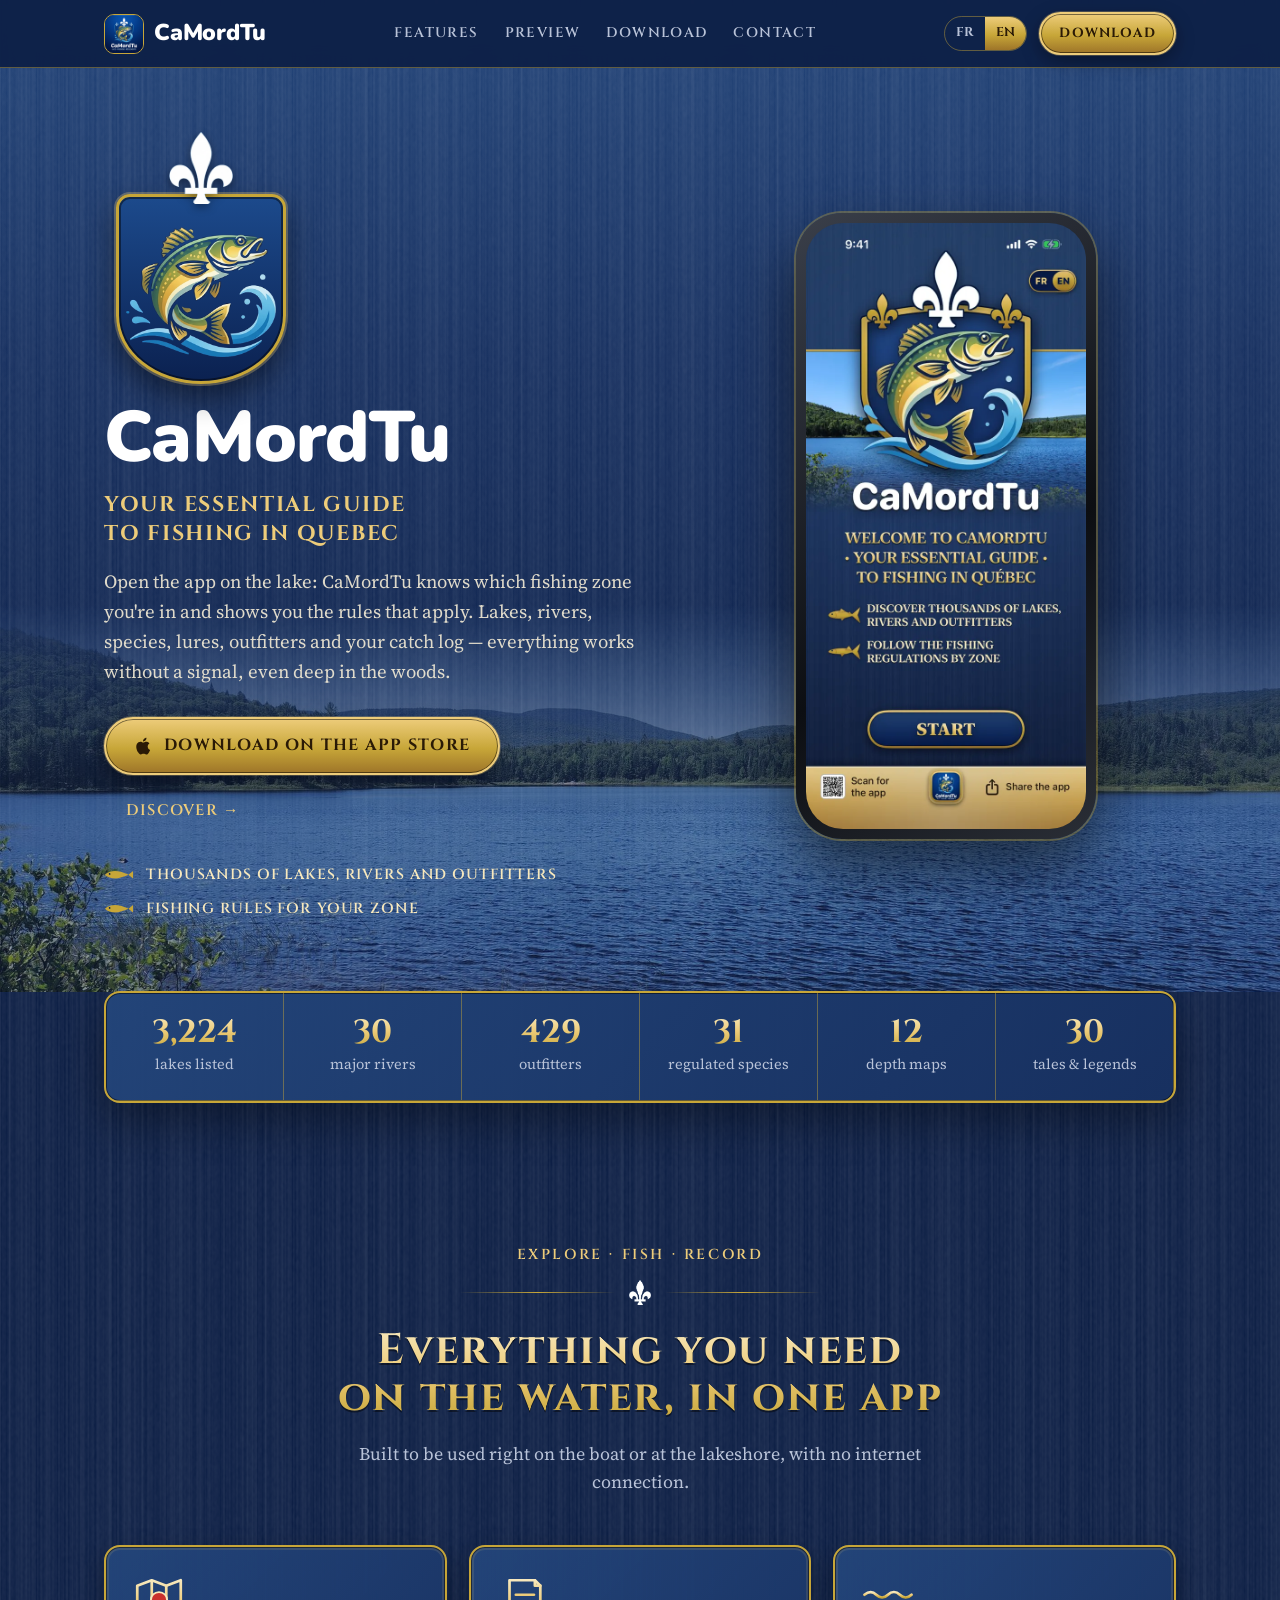
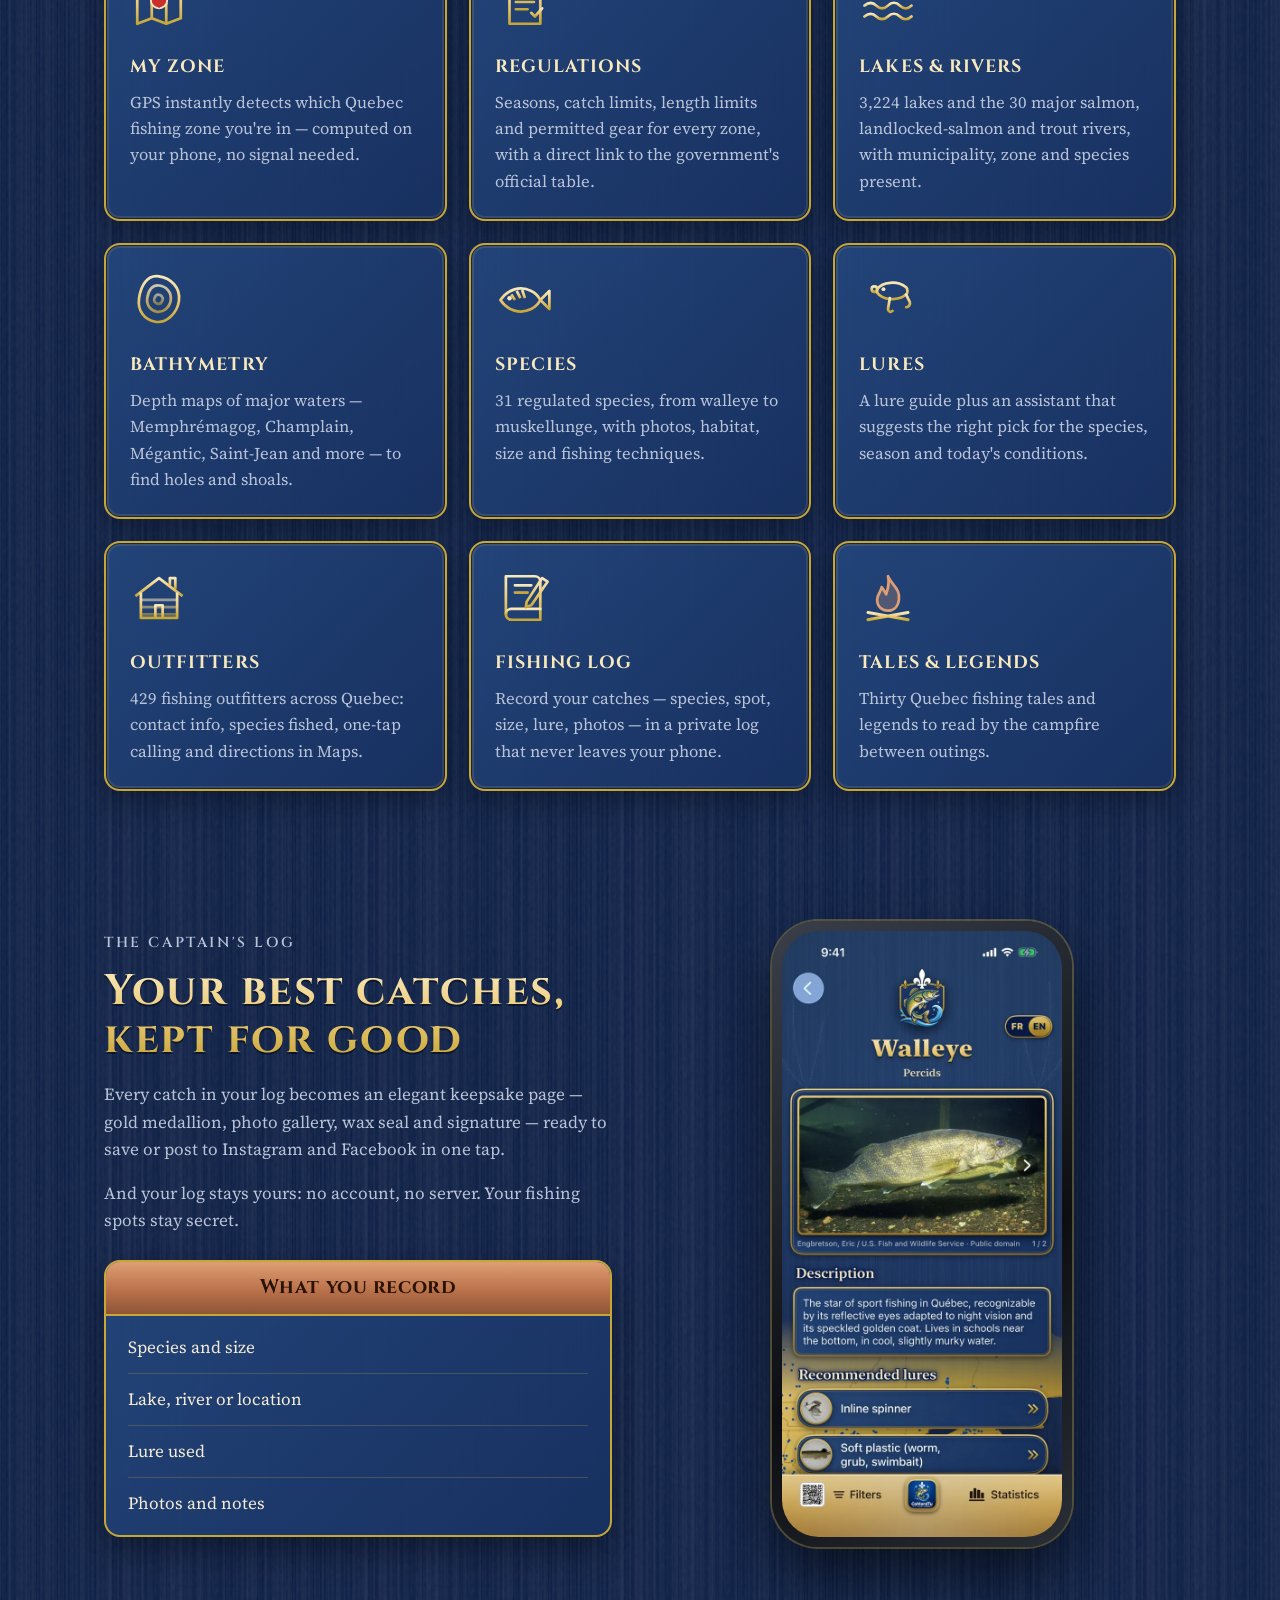
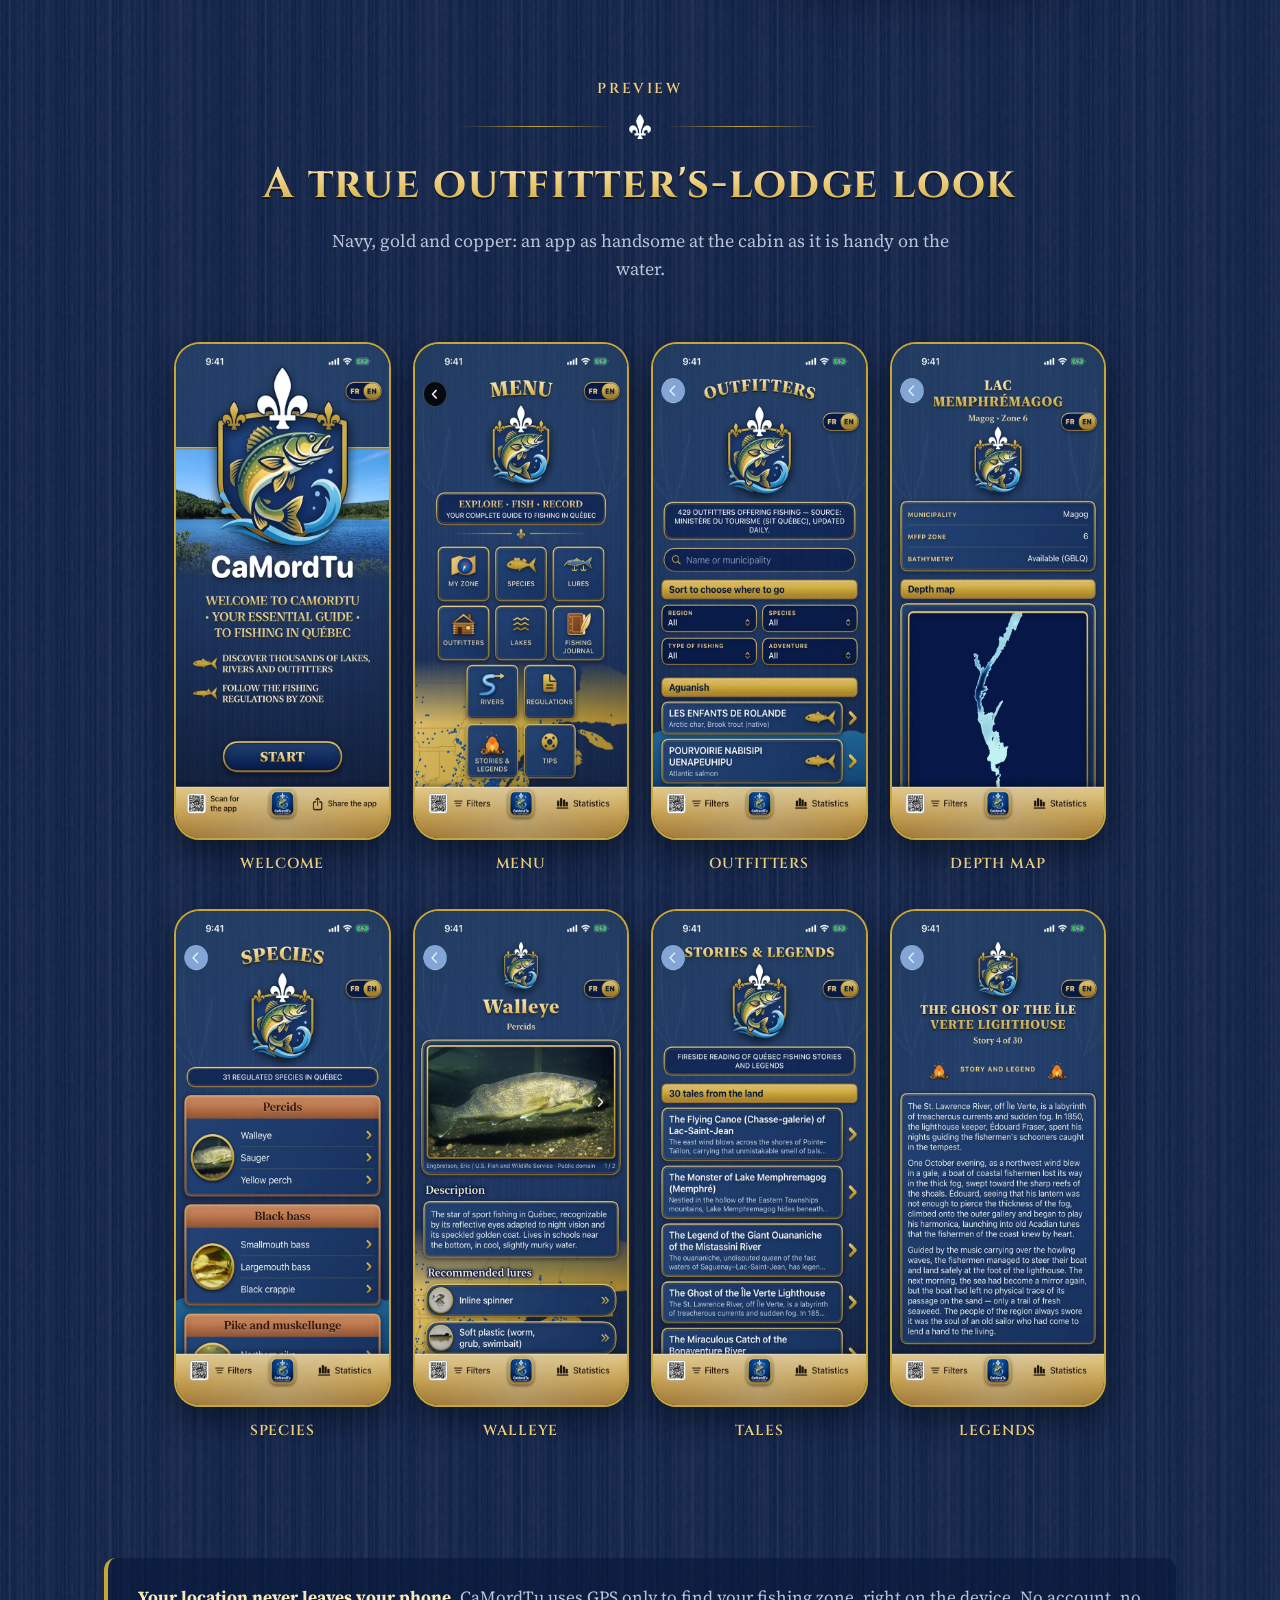
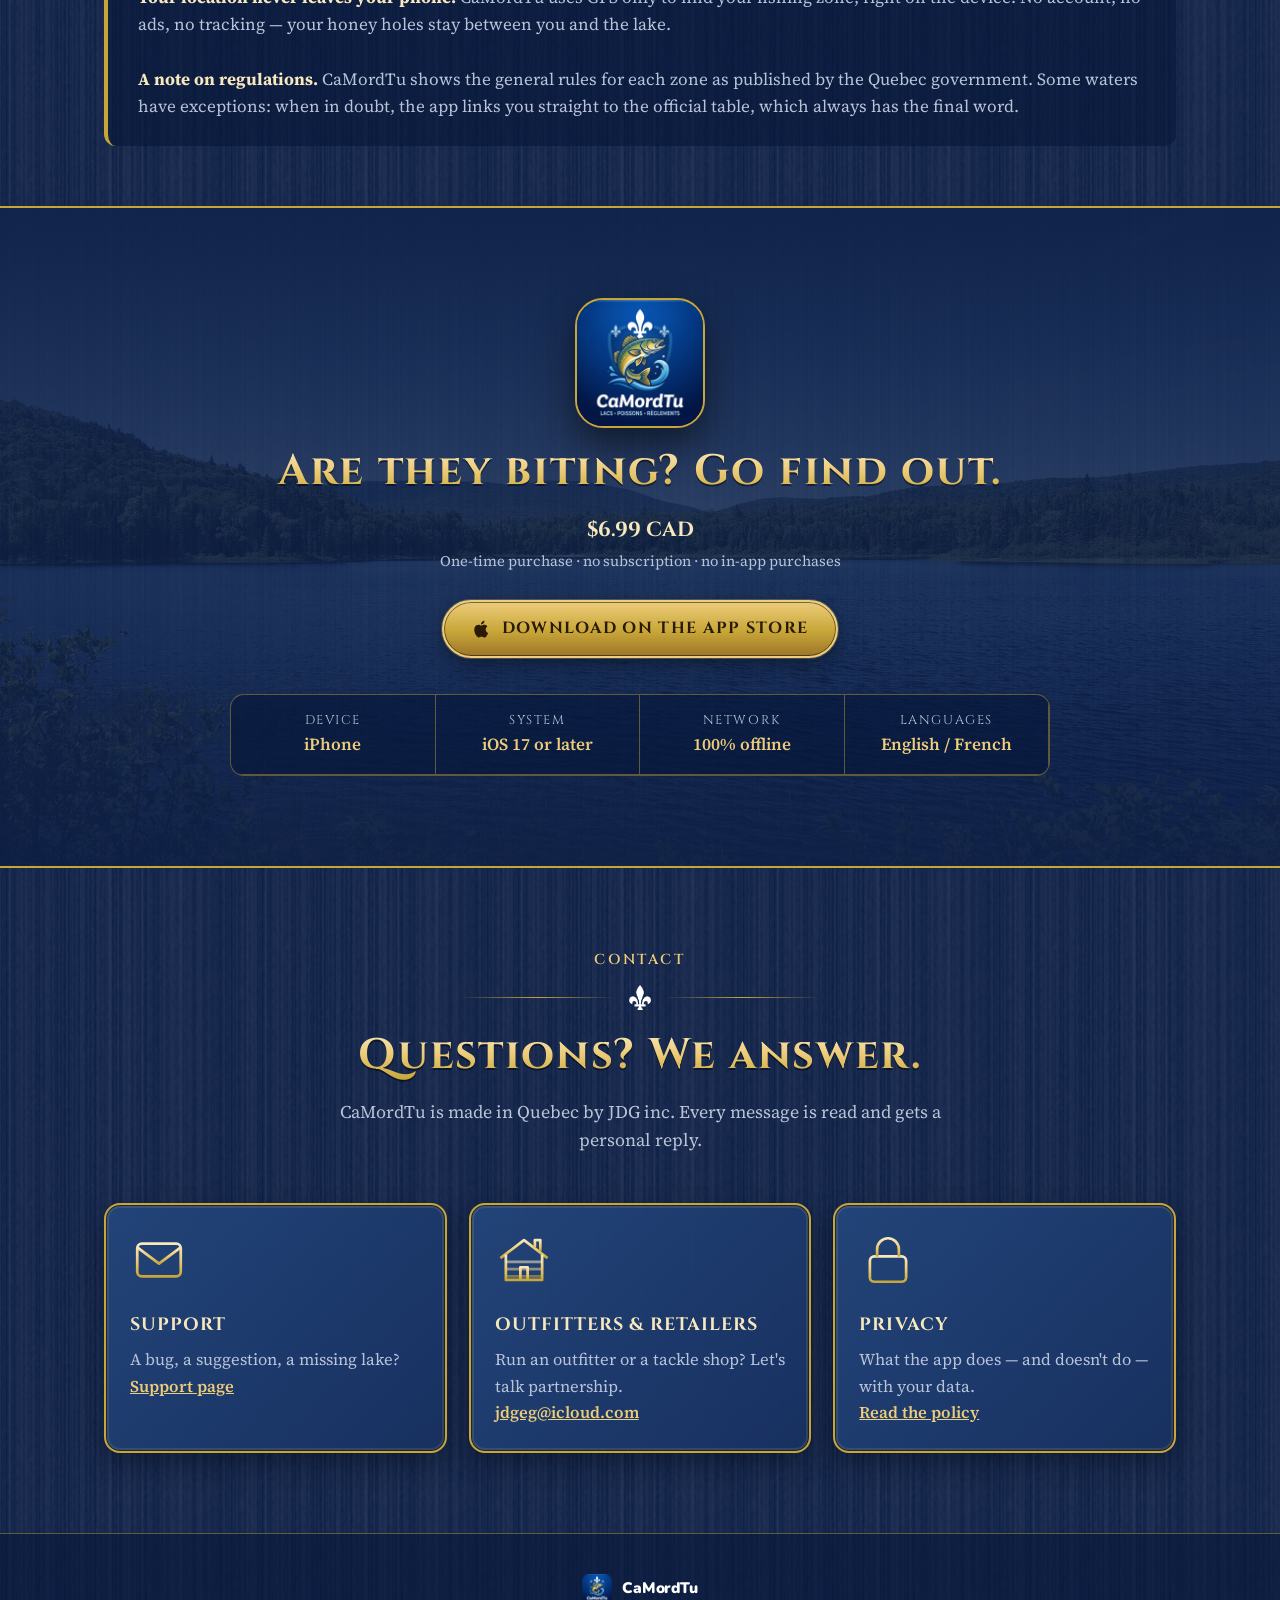
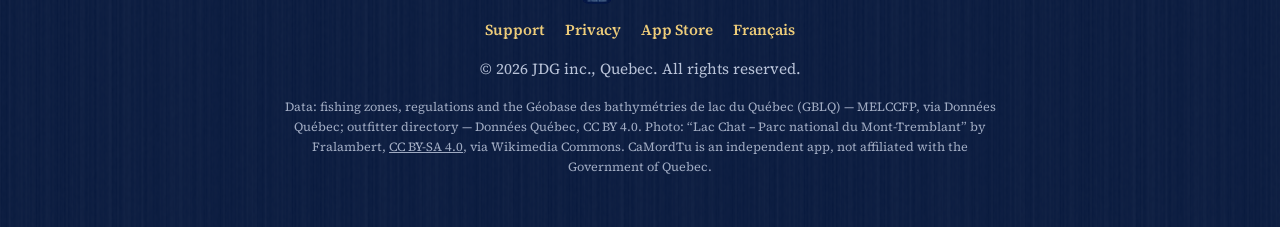
==== commit 80322eef: "Page anglaise : captures d'écran de l'app en anglais (8) et image de partage anglaise Co-Authored-By" ====
--- a/en.html
+++ b/en.html
@@ -13,7 +13,7 @@
 <meta property="og:type" content="website">
 <meta property="og:title" content="CaMordTu — The Quebec Fishing Guide">
 <meta property="og:description" content="GPS zone, regulations, 3,224 lakes, species, lures and a private fishing log — 100% offline.">
-<meta property="og:image" content="https://camordtu.netlify.app/assets/img/og-image.jpg">
+<meta property="og:image" content="https://camordtu.netlify.app/assets/img/og-image-en.jpg">
 <meta property="og:locale" content="en_CA">
 <meta name="apple-itunes-app" content="app-id=6815033212">
 <link rel="preconnect" href="https://fonts.googleapis.com">
@@ -79,7 +79,7 @@
           <li><svg viewBox="0 0 64 24"><use href="#i-bullet"/></svg>Fishing rules for your zone</li>
         </ul>
       </div>
-      <div class="phone"><img src="assets/img/01_accueil.webp" alt="CaMordTu app welcome screen" width="620" height="1344"></div>
+      <div class="phone"><img src="assets/img/en/01_welcome.webp" alt="CaMordTu app welcome screen" width="620" height="1342"></div>
     </div>
   </div>
 </section>
@@ -135,7 +135,7 @@
           </ul>
         </div>
       </div>
-      <div class="phone"><img src="assets/img/06_especes.webp" alt="Regulated species list in CaMordTu" width="620" height="1344" loading="lazy"></div>
+      <div class="phone"><img src="assets/img/en/06_species_sheet.webp" alt="Walleye species sheet in CaMordTu" width="620" height="1342" loading="lazy"></div>
     </div>
   </div>
 </section>
@@ -147,13 +147,15 @@
     <h2 class="section-title engraved">A true outfitter's-lodge look</h2>
     <p class="section-lead">Navy, gold and copper: an app as handsome at the cabin as it is handy on the water.</p>
   </div>
-  <div class="shots">
-    <figure><img src="assets/img/01_accueil.webp" alt="Welcome screen" width="230" height="498" loading="lazy"><figcaption>Welcome</figcaption></figure>
-    <figure><img src="assets/img/02_menu.webp" alt="Main menu" width="230" height="498" loading="lazy"><figcaption>Menu</figcaption></figure>
-    <figure><img src="assets/img/03_bathymetrie.webp" alt="Lake Memphrémagog depth map" width="230" height="498" loading="lazy"><figcaption>Bathymetry</figcaption></figure>
-    <figure><img src="assets/img/06_especes.webp" alt="Species guide" width="230" height="498" loading="lazy"><figcaption>Species</figcaption></figure>
-    <figure><img src="assets/img/04_histoires_liste.webp" alt="Tales and legends list" width="230" height="498" loading="lazy"><figcaption>Tales</figcaption></figure>
-    <figure><img src="assets/img/05_histoire_detail.webp" alt="Reading a legend" width="230" height="498" loading="lazy"><figcaption>Legends</figcaption></figure>
+  <div class="shots eight">
+    <figure><img src="assets/img/en/01_welcome.webp" alt="Welcome screen" width="230" height="498" loading="lazy"><figcaption>Welcome</figcaption></figure>
+    <figure><img src="assets/img/en/02_menu.webp" alt="Main menu" width="230" height="498" loading="lazy"><figcaption>Menu</figcaption></figure>
+    <figure><img src="assets/img/en/03_outfitters_sorting.webp" alt="Outfitters sorted by region, species and type of fishing" width="230" height="498" loading="lazy"><figcaption>Outfitters</figcaption></figure>
+    <figure><img src="assets/img/en/04_lake_depth_map.webp" alt="Lake Memphrémagog depth map" width="230" height="498" loading="lazy"><figcaption>Depth map</figcaption></figure>
+    <figure><img src="assets/img/en/05_species.webp" alt="Regulated species list" width="230" height="498" loading="lazy"><figcaption>Species</figcaption></figure>
+    <figure><img src="assets/img/en/06_species_sheet.webp" alt="Walleye species sheet with recommended lures" width="230" height="498" loading="lazy"><figcaption>Walleye</figcaption></figure>
+    <figure><img src="assets/img/en/07_stories_list.webp" alt="Stories and legends list" width="230" height="498" loading="lazy"><figcaption>Tales</figcaption></figure>
+    <figure><img src="assets/img/en/08_story.webp" alt="Reading a legend" width="230" height="498" loading="lazy"><figcaption>Legends</figcaption></figure>
   </div>
 </section>
 
--- a/assets/style.css
+++ b/assets/style.css
@@ -118,7 +118,8 @@
 .lang-toggle a { font-family: 'Cinzel', Georgia, serif; font-weight: 700; font-size: 0.75em; padding: 6px 11px; color: var(--muted); text-decoration: none; }
 .lang-toggle a.active { background: var(--gold-grad); color: #2a1a06; }
 .top-right .btn-gold { padding: 9px 18px; font-size: 0.78em; }
-@media (max-width: 900px) { nav.top-nav { display: none; } }
+@media (max-width: 1080px) { nav.top-nav { display: none; } }
+header.top .brand { flex: none; }
 @media (max-width: 480px) { .top-right .btn-gold { display: none; } }
 
 /* ---------- Hero ---------- */
@@ -220,6 +221,7 @@
 @media (min-width: 1100px) {
   .shots { display: grid; grid-template-columns: repeat(6, 1fr); max-width: 1120px; margin: 0 auto; overflow: visible; }
   .shots figure { width: auto; }
+  .shots.eight { grid-template-columns: repeat(4, 1fr); max-width: 980px; row-gap: 34px; }
 }
 
 /* ---------- Note (vie privée / réglementation) ---------- */
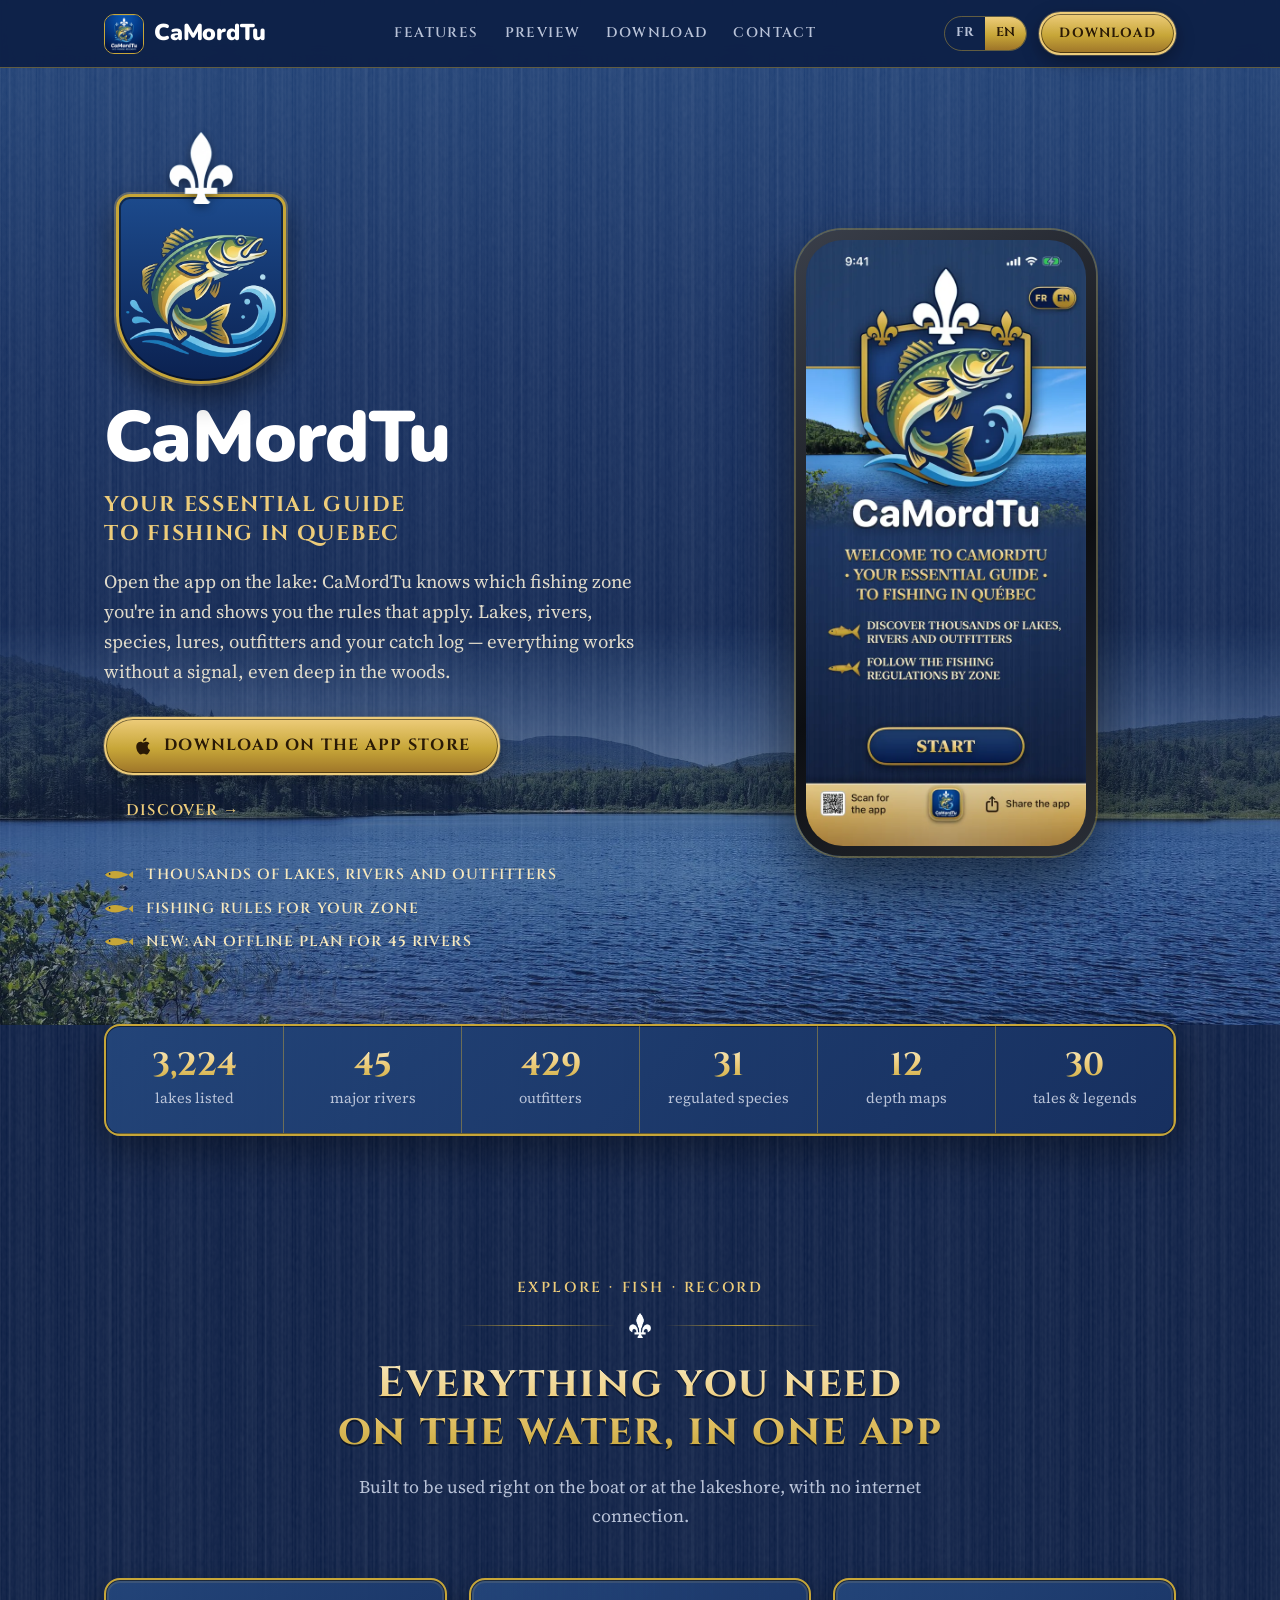
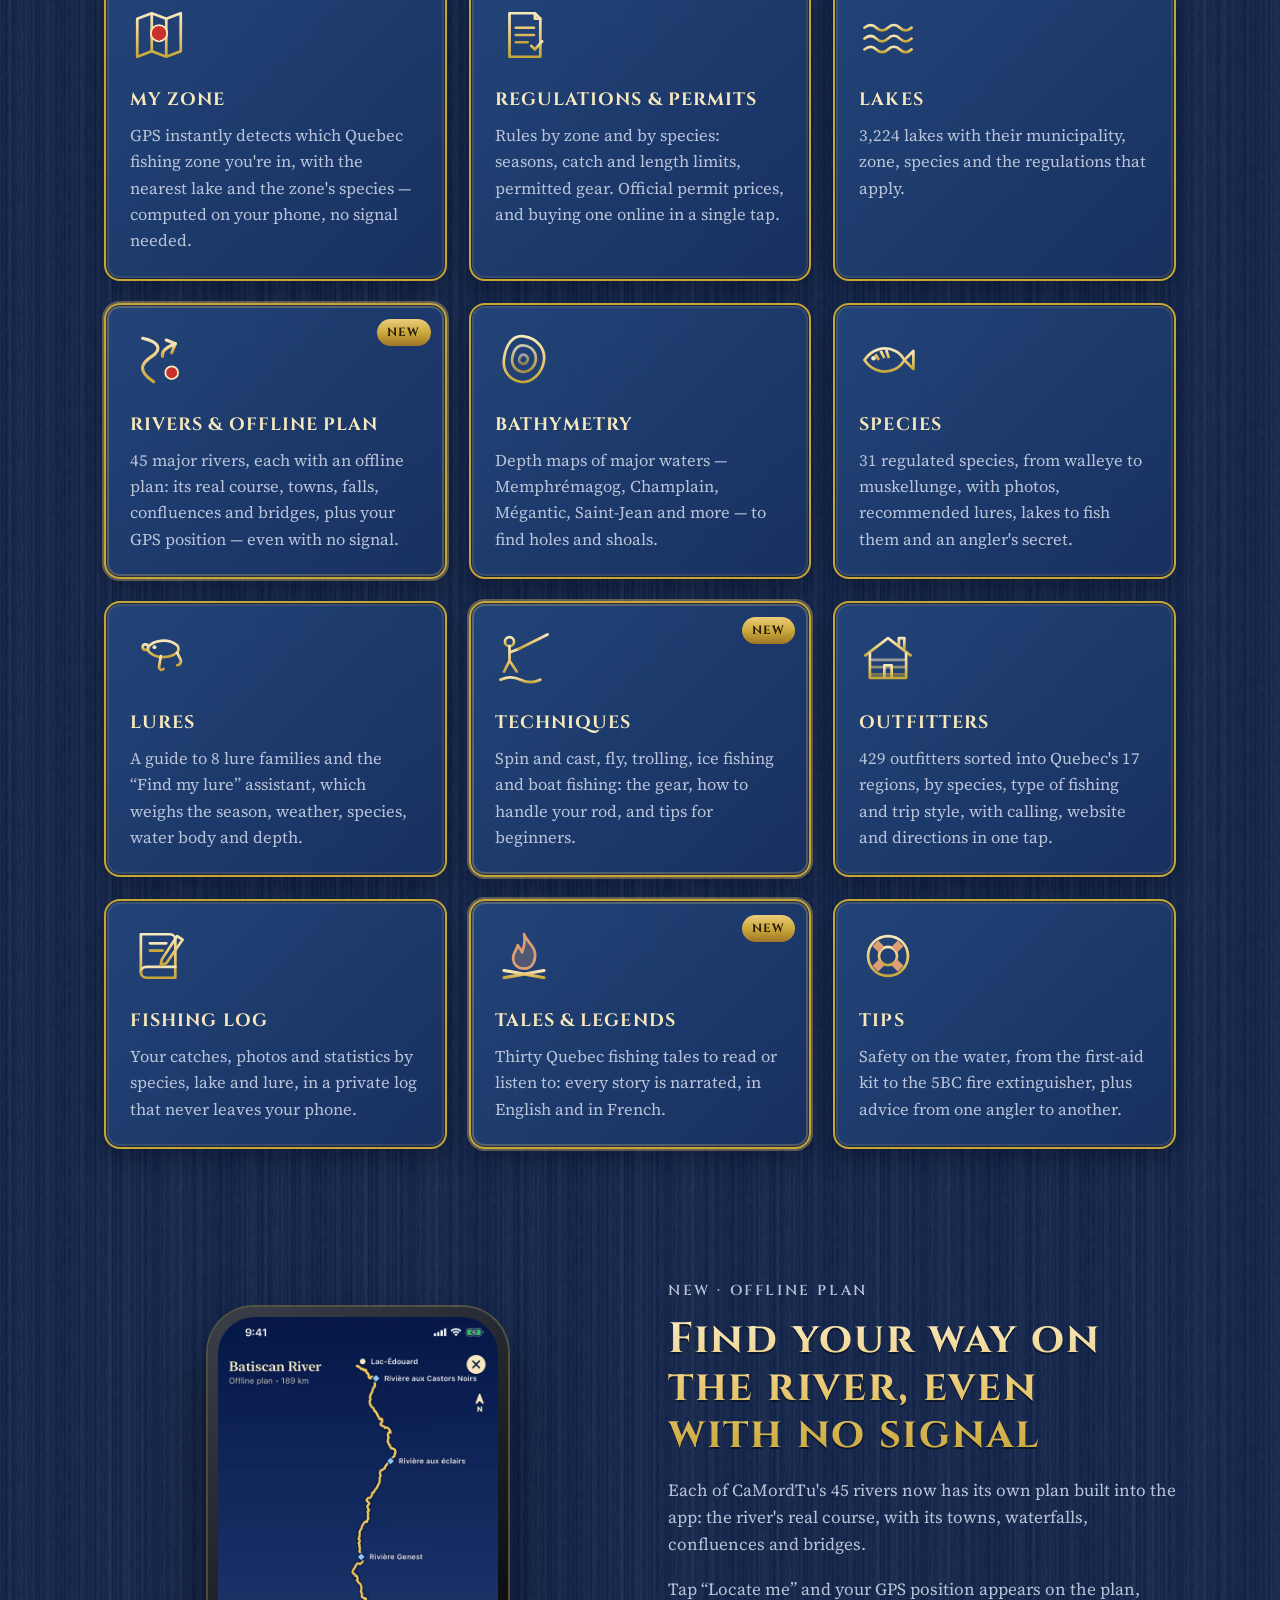
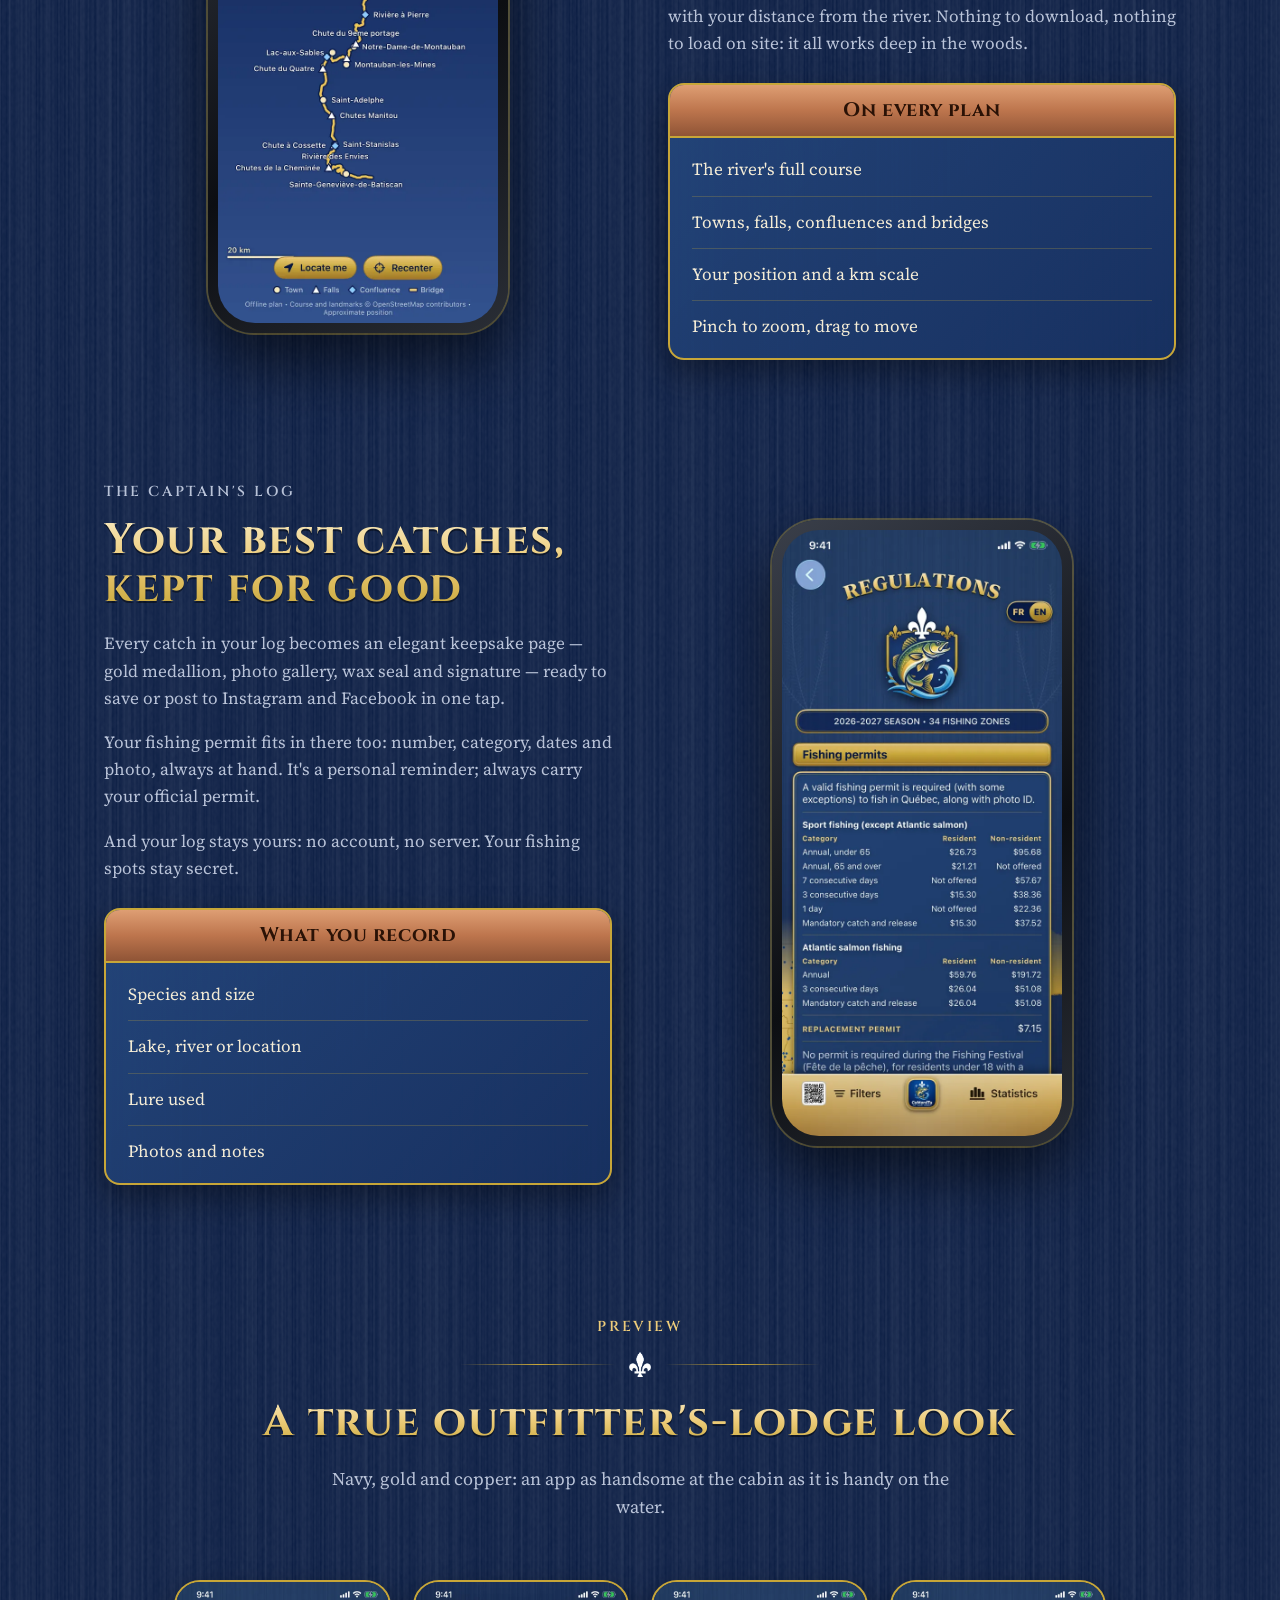
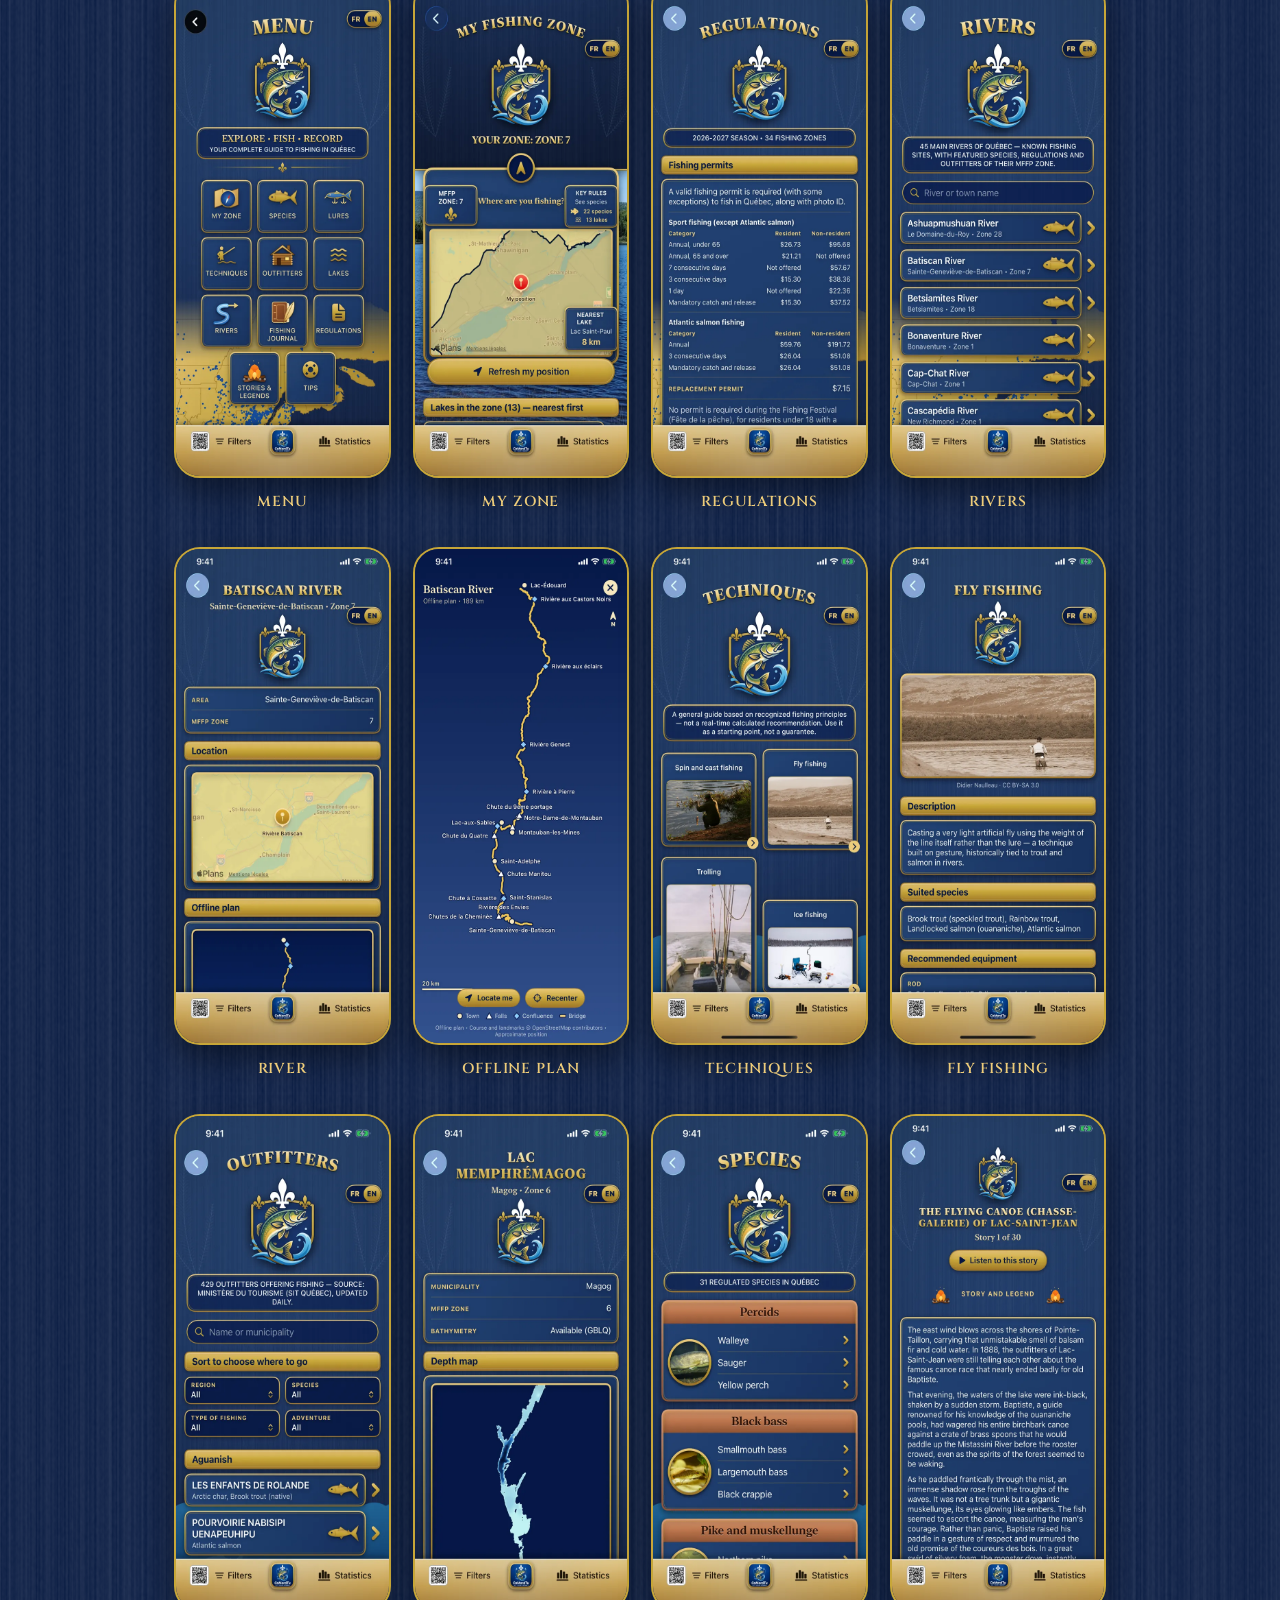
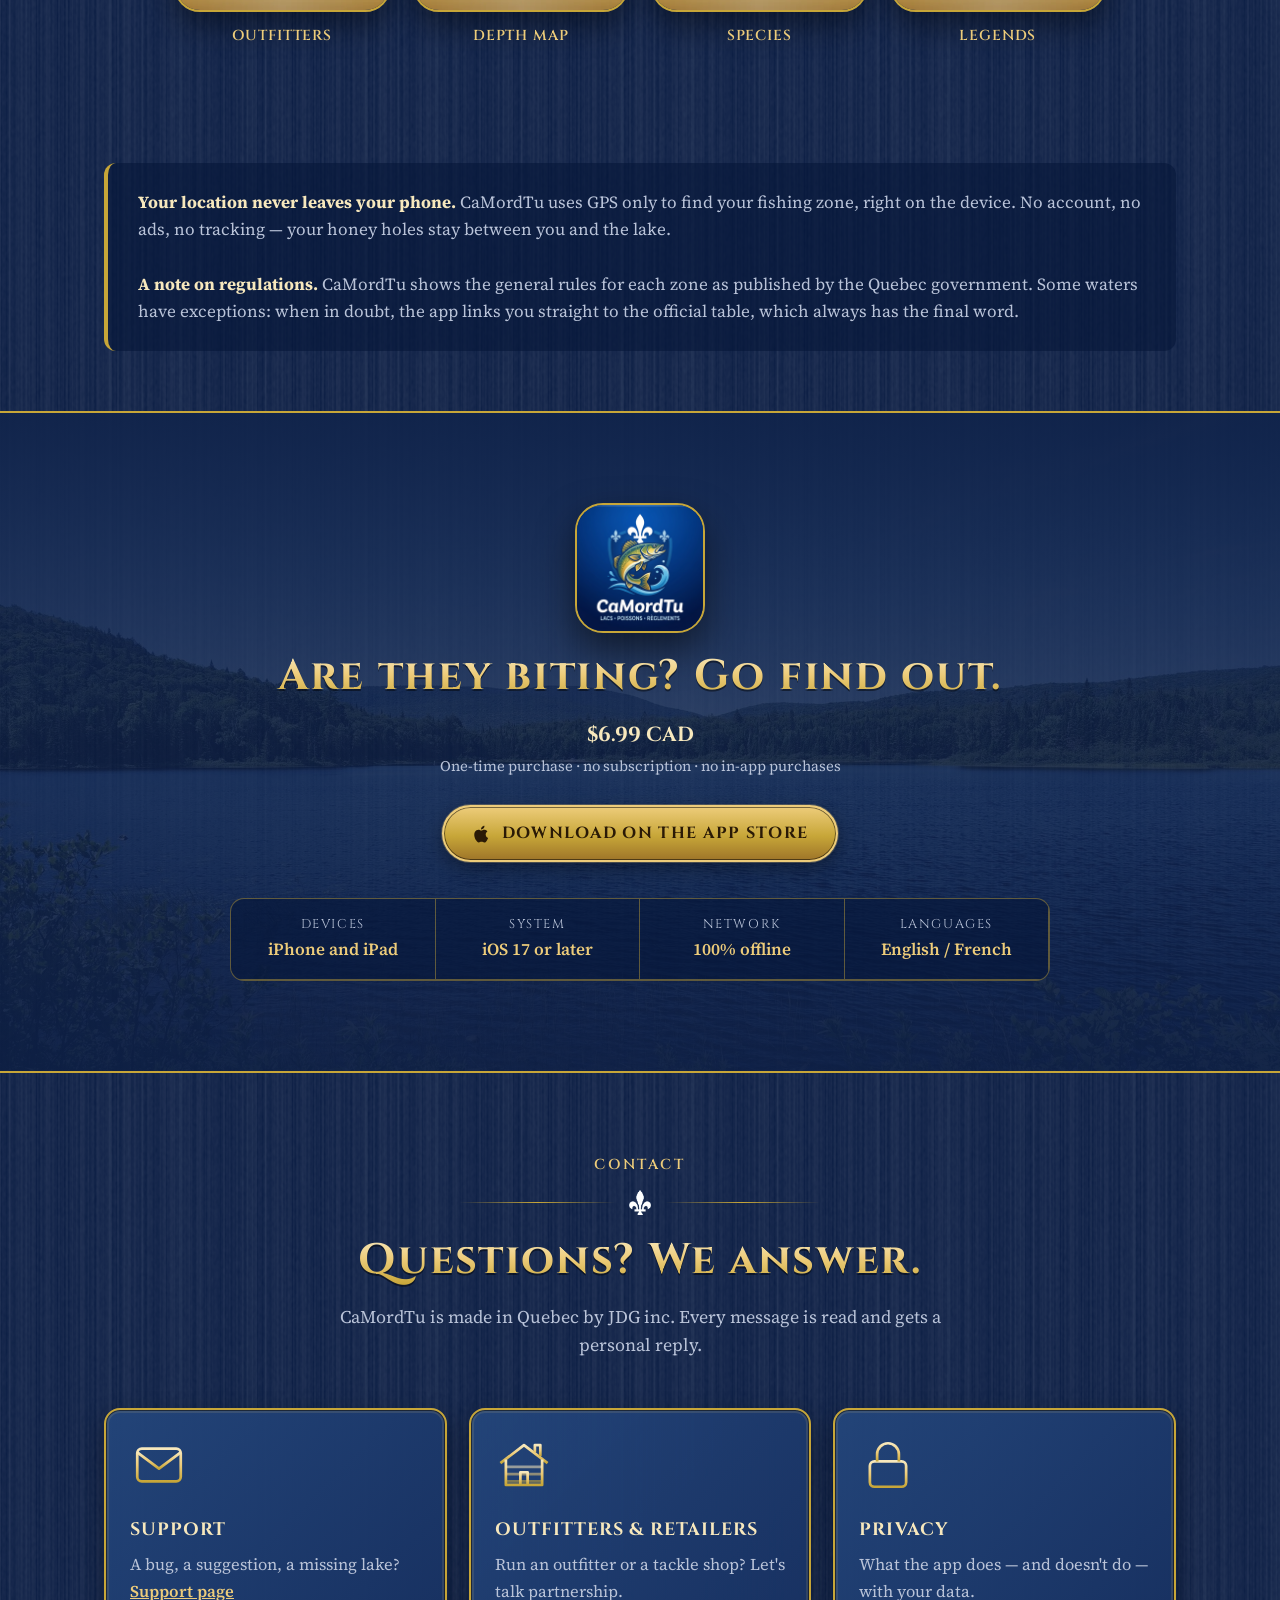
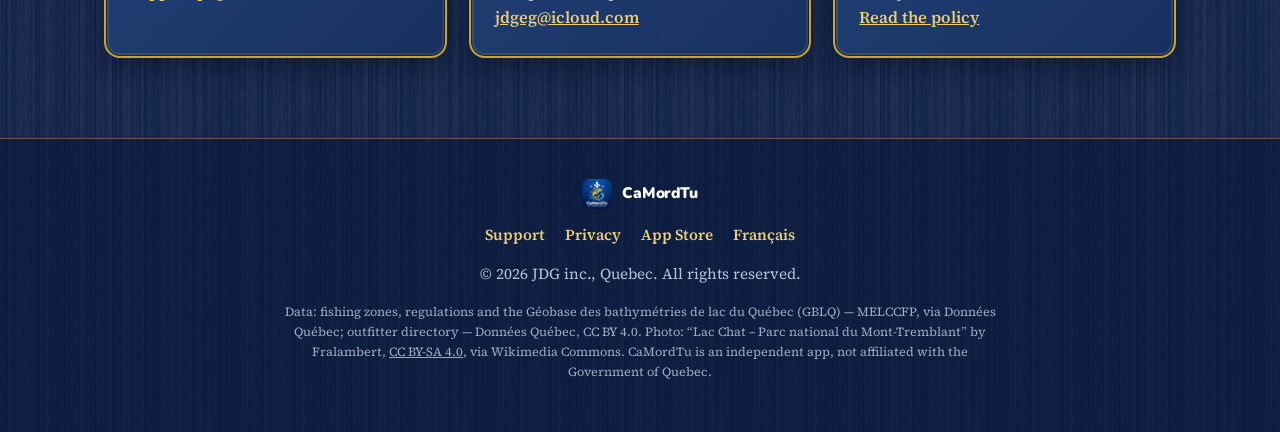
==== commit 5aa01f0f: "Site à jour avec la version 1.0.8 : 45 rivières et plan hors ligne, Techniques, permis, narration de" ====
--- a/en.html
+++ b/en.html
@@ -3,18 +3,59 @@
 <head>
 <meta charset="UTF-8">
 <meta name="viewport" content="width=device-width, initial-scale=1">
-<title>CaMordTu — The Quebec Fishing Guide</title>
-<meta name="description" content="CaMordTu detects your fishing zone by GPS and shows Quebec's regulations, lakes, rivers, species, lures and outfitters — 100% offline. An app by JDG inc., Quebec.">
+<title>CaMordTu — Quebec Fishing App: Zones, Regulations, Lakes</title>
+<meta name="description" content="The iPhone and iPad fishing app for Quebec: your zone and its rules by GPS, 3,224 lakes, depth maps, species, lures and outfitters — 100% offline. $6.99.">
 <meta name="theme-color" content="#173060">
 <link rel="icon" type="image/png" sizes="32x32" href="assets/img/favicon-32.png">
 <link rel="apple-touch-icon" href="assets/img/apple-touch-icon.png">
 <link rel="alternate" hreflang="fr-CA" href="https://camordtu.netlify.app/">
 <link rel="alternate" hreflang="en" href="https://camordtu.netlify.app/en.html">
 <meta property="og:type" content="website">
-<meta property="og:title" content="CaMordTu — The Quebec Fishing Guide">
+<meta property="og:title" content="CaMordTu — Quebec Fishing App: Zones, Regulations, Lakes">
 <meta property="og:description" content="GPS zone, regulations, 3,224 lakes, species, lures and a private fishing log — 100% offline.">
 <meta property="og:image" content="https://camordtu.netlify.app/assets/img/og-image-en.jpg">
 <meta property="og:locale" content="en_CA">
+<meta name="author" content="Jean-David Giroux, JDG inc.">
+<link rel="canonical" href="https://camordtu.netlify.app/en.html">
+<link rel="alternate" hreflang="x-default" href="https://camordtu.netlify.app/">
+<meta property="og:url" content="https://camordtu.netlify.app/en.html">
+<meta property="og:site_name" content="CaMordTu">
+<meta name="twitter:card" content="summary_large_image">
+<script type="application/ld+json">
+{
+ "@context": "https://schema.org",
+ "@type": "MobileApplication",
+ "name": "CaMordTu",
+ "operatingSystem": "iOS 17+",
+ "applicationCategory": "SportsApplication",
+ "inLanguage": [
+  "fr-CA",
+  "en"
+ ],
+ "description": "The iPhone and iPad fishing app for Quebec: your zone and its rules by GPS, 3,224 lakes, depth maps, species, lures and outfitters — 100% offline. $6.99.",
+ "url": "https://camordtu.netlify.app/en.html",
+ "image": "https://camordtu.netlify.app/assets/img/logo.png",
+ "installUrl": "https://apps.apple.com/ca/app/camordtu/id6815033212",
+ "offers": {
+  "@type": "Offer",
+  "price": "6.99",
+  "priceCurrency": "CAD"
+ },
+ "author": {
+  "@type": "Person",
+  "name": "Jean-David Giroux"
+ },
+ "publisher": {
+  "@type": "Organization",
+  "name": "JDG inc.",
+  "address": {
+   "@type": "PostalAddress",
+   "addressRegion": "QC",
+   "addressCountry": "CA"
+  }
+ }
+}
+</script>
 <meta name="apple-itunes-app" content="app-id=6815033212">
 <link rel="preconnect" href="https://fonts.googleapis.com">
 <link rel="preconnect" href="https://fonts.gstatic.com" crossorigin>
@@ -39,6 +80,9 @@
   <symbol id="i-fire" viewBox="0 0 64 64"><g fill="none" stroke-linejoin="round" stroke-linecap="round"><path d="M32 8c4 10 14 14 12 26-1 8-6 12-12 12s-12-4-12-12c0-6 4-8 5-14 3 4 4 6 5 8 2-6 4-12 2-20z" stroke="#de9e73" stroke-width="3" fill="rgba(222,158,115,.25)"/><path d="M10 56l44-8M10 48l44 8" stroke="url(#g)" stroke-width="3.5"/></g></symbol>
   <symbol id="i-lock" viewBox="0 0 64 64"><g fill="none" stroke="url(#g)" stroke-width="3" stroke-linejoin="round"><rect x="12" y="28" width="40" height="28" rx="5"/><path d="M20 28v-8a12 12 0 0124 0v8"/><path d="M32 38v8" stroke-linecap="round"/></g></symbol>
   <symbol id="i-mail" viewBox="0 0 64 64"><g fill="none" stroke="url(#g)" stroke-width="3" stroke-linejoin="round"><rect x="8" y="14" width="48" height="36" rx="5"/><path d="M8 18l24 18 24-18"/></g></symbol>
+  <symbol id="i-river" viewBox="0 0 64 64"><g fill="none" stroke="url(#g)" stroke-width="3.5" stroke-linecap="round" stroke-linejoin="round"><path d="M14 8c18 4 22 12 10 20S8 44 26 56"/><path d="M40 10l10 4-4 10"/><path d="M50 14C40 18 34 22 36 28"/></g><circle cx="46" cy="46" r="7" fill="#c9302c" stroke="#f7e8bd" stroke-width="2"/></symbol>
+  <symbol id="i-rod" viewBox="0 0 64 64"><g fill="none" stroke="url(#g)" stroke-width="3" stroke-linecap="round" stroke-linejoin="round"><circle cx="16" cy="14" r="5"/><path d="M16 19v16l-6 12M16 35l8 12M16 26l10-4"/><path d="M26 22L58 6"/><path d="M58 6v26"/><path d="M6 56c8-4 14-4 22 0s14 4 22 0"/></g></symbol>
+  <symbol id="i-buoy" viewBox="0 0 64 64"><g fill="none" stroke="url(#g)" stroke-width="3"><circle cx="32" cy="32" r="22"/><circle cx="32" cy="32" r="10"/></g><g stroke="#de9e73" stroke-width="9" fill="none"><path d="M18 18l7 7M46 18l-7 7M18 46l7-7M46 46l-7-7"/></g></symbol>
   <symbol id="i-bullet" viewBox="0 0 64 24"><path d="M2 12c8-8 22-10 34-6 6 2 12 4 16 6-4 2-10 4-16 6-12 4-26 2-34-6z" fill="#c7a638"/><path d="M52 12l10-8v16z" fill="#c7a638"/><circle cx="12" cy="10.5" r="1.8" fill="#0d1f45"/></symbol>
 </svg>
 
@@ -77,9 +121,10 @@
         <ul class="hero-bullets">
           <li><svg viewBox="0 0 64 24"><use href="#i-bullet"/></svg>Thousands of lakes, rivers and outfitters</li>
           <li><svg viewBox="0 0 64 24"><use href="#i-bullet"/></svg>Fishing rules for your zone</li>
+          <li><svg viewBox="0 0 64 24"><use href="#i-bullet"/></svg>New: an offline plan for 45 rivers</li>
         </ul>
       </div>
-      <div class="phone"><img src="assets/img/en/01_welcome.webp" alt="CaMordTu app welcome screen" width="620" height="1342"></div>
+      <div class="phone"><img src="assets/img/app/en-welcome.webp" alt="CaMordTu app welcome screen" width="620" height="1342"></div>
     </div>
   </div>
 </section>
@@ -88,7 +133,7 @@
   <div class="wrap">
     <div class="num-grid">
       <div class="num"><b>3,224</b><span>lakes listed</span></div>
-      <div class="num"><b>30</b><span>major rivers</span></div>
+      <div class="num"><b>45</b><span>major rivers</span></div>
       <div class="num"><b>429</b><span>outfitters</span></div>
       <div class="num"><b>31</b><span>regulated species</span></div>
       <div class="num"><b>12</b><span>depth maps</span></div>
@@ -104,15 +149,41 @@
     <h2 class="section-title engraved">Everything you need on the water, in one app</h2>
     <p class="section-lead">Built to be used right on the boat or at the lakeshore, with no internet connection.</p>
     <div class="tile-grid">
-      <article class="tile"><svg class="icon"><use href="#i-zone"/></svg><h3>My zone</h3><p>GPS instantly detects which Quebec fishing zone you're in — computed on your phone, no signal needed.</p></article>
-      <article class="tile"><svg class="icon"><use href="#i-rules"/></svg><h3>Regulations</h3><p>Seasons, catch limits, length limits and permitted gear for every zone, with a direct link to the government's official table.</p></article>
-      <article class="tile"><svg class="icon"><use href="#i-lake"/></svg><h3>Lakes &amp; rivers</h3><p>3,224 lakes and the 30 major salmon, landlocked-salmon and trout rivers, with municipality, zone and species present.</p></article>
+      <article class="tile"><svg class="icon"><use href="#i-zone"/></svg><h3>My zone</h3><p>GPS instantly detects which Quebec fishing zone you're in, with the nearest lake and the zone's species — computed on your phone, no signal needed.</p></article>
+      <article class="tile"><svg class="icon"><use href="#i-rules"/></svg><h3>Regulations &amp; permits</h3><p>Rules by zone and by species: seasons, catch and length limits, permitted gear. Official permit prices, and buying one online in a single tap.</p></article>
+      <article class="tile"><svg class="icon"><use href="#i-lake"/></svg><h3>Lakes</h3><p>3,224 lakes with their municipality, zone, species and the regulations that apply.</p></article>
+      <article class="tile is-new"><span class="new-badge">New</span><svg class="icon"><use href="#i-river"/></svg><h3>Rivers &amp; offline plan</h3><p>45 major rivers, each with an offline plan: its real course, towns, falls, confluences and bridges, plus your GPS position — even with no signal.</p></article>
       <article class="tile"><svg class="icon"><use href="#i-depth"/></svg><h3>Bathymetry</h3><p>Depth maps of major waters — Memphrémagog, Champlain, Mégantic, Saint-Jean and more — to find holes and shoals.</p></article>
-      <article class="tile"><svg class="icon"><use href="#i-fish"/></svg><h3>Species</h3><p>31 regulated species, from walleye to muskellunge, with photos, habitat, size and fishing techniques.</p></article>
-      <article class="tile"><svg class="icon"><use href="#i-lure"/></svg><h3>Lures</h3><p>A lure guide plus an assistant that suggests the right pick for the species, season and today's conditions.</p></article>
-      <article class="tile"><svg class="icon"><use href="#i-cabin"/></svg><h3>Outfitters</h3><p>429 fishing outfitters across Quebec: contact info, species fished, one-tap calling and directions in Maps.</p></article>
-      <article class="tile"><svg class="icon"><use href="#i-book"/></svg><h3>Fishing log</h3><p>Record your catches — species, spot, size, lure, photos — in a private log that never leaves your phone.</p></article>
-      <article class="tile"><svg class="icon"><use href="#i-fire"/></svg><h3>Tales &amp; legends</h3><p>Thirty Quebec fishing tales and legends to read by the campfire between outings.</p></article>
+      <article class="tile"><svg class="icon"><use href="#i-fish"/></svg><h3>Species</h3><p>31 regulated species, from walleye to muskellunge, with photos, recommended lures, lakes to fish them and an angler's secret.</p></article>
+      <article class="tile"><svg class="icon"><use href="#i-lure"/></svg><h3>Lures</h3><p>A guide to 8 lure families and the “Find my lure” assistant, which weighs the season, weather, species, water body and depth.</p></article>
+      <article class="tile is-new"><span class="new-badge">New</span><svg class="icon"><use href="#i-rod"/></svg><h3>Techniques</h3><p>Spin and cast, fly, trolling, ice fishing and boat fishing: the gear, how to handle your rod, and tips for beginners.</p></article>
+      <article class="tile"><svg class="icon"><use href="#i-cabin"/></svg><h3>Outfitters</h3><p>429 outfitters sorted into Quebec's 17 regions, by species, type of fishing and trip style, with calling, website and directions in one tap.</p></article>
+      <article class="tile"><svg class="icon"><use href="#i-book"/></svg><h3>Fishing log</h3><p>Your catches, photos and statistics by species, lake and lure, in a private log that never leaves your phone.</p></article>
+      <article class="tile is-new"><span class="new-badge">New</span><svg class="icon"><use href="#i-fire"/></svg><h3>Tales &amp; legends</h3><p>Thirty Quebec fishing tales to read or listen to: every story is narrated, in English and in French.</p></article>
+      <article class="tile"><svg class="icon"><use href="#i-buoy"/></svg><h3>Tips</h3><p>Safety on the water, from the first-aid kit to the 5BC fire extinguisher, plus advice from one angler to another.</p></article>
+    </div>
+  </div>
+</section>
+
+<section class="split" aria-labelledby="plan-title">
+  <div class="wrap">
+    <div class="split-grid reverse">
+      <div class="phone"><img src="assets/img/app/en-plan.webp" alt="Offline plan of the Batiscan River with its towns, falls and confluences" width="620" height="1342" loading="lazy"></div>
+      <div>
+        <p class="eyebrow left">New · Offline plan</p>
+        <h2 class="section-title engraved" id="plan-title">Find your way on the river, even with no signal</h2>
+        <p>Each of CaMordTu's 45 rivers now has its own plan built into the app: the river's real course, with its towns, waterfalls, confluences and bridges.</p>
+        <p>Tap “Locate me” and your GPS position appears on the plan, with your distance from the river. Nothing to download, nothing to load on site: it all works deep in the woods.</p>
+        <div class="panel" style="margin-top:26px">
+          <div class="panel-head">On every plan</div>
+          <ul>
+            <li class="plain">The river's full course</li>
+            <li class="plain">Towns, falls, confluences and bridges</li>
+            <li class="plain">Your position and a km scale</li>
+            <li class="plain">Pinch to zoom, drag to move</li>
+          </ul>
+        </div>
+      </div>
     </div>
   </div>
 </section>
@@ -124,6 +195,7 @@
         <p class="eyebrow left">The Captain's Log</p>
         <h2 class="section-title engraved" id="log-title">Your best catches, kept for good</h2>
         <p>Every catch in your log becomes an elegant keepsake page — gold medallion, photo gallery, wax seal and signature — ready to save or post to Instagram and Facebook in one tap.</p>
+        <p>Your fishing permit fits in there too: number, category, dates and photo, always at hand. It's a personal reminder; always carry your official permit.</p>
         <p>And your log stays yours: no account, no server. Your fishing spots stay secret.</p>
         <div class="panel" style="margin-top:26px">
           <div class="panel-head">What you record</div>
@@ -135,7 +207,7 @@
           </ul>
         </div>
       </div>
-      <div class="phone"><img src="assets/img/en/06_species_sheet.webp" alt="Walleye species sheet in CaMordTu" width="620" height="1342" loading="lazy"></div>
+      <div class="phone"><img src="assets/img/app/en-regulations.webp" alt="Official fishing permit prices in the Regulations section" width="620" height="1342" loading="lazy"></div>
     </div>
   </div>
 </section>
@@ -148,14 +220,18 @@
     <p class="section-lead">Navy, gold and copper: an app as handsome at the cabin as it is handy on the water.</p>
   </div>
   <div class="shots eight">
-    <figure><img src="assets/img/en/01_welcome.webp" alt="Welcome screen" width="230" height="498" loading="lazy"><figcaption>Welcome</figcaption></figure>
-    <figure><img src="assets/img/en/02_menu.webp" alt="Main menu" width="230" height="498" loading="lazy"><figcaption>Menu</figcaption></figure>
-    <figure><img src="assets/img/en/03_outfitters_sorting.webp" alt="Outfitters sorted by region, species and type of fishing" width="230" height="498" loading="lazy"><figcaption>Outfitters</figcaption></figure>
-    <figure><img src="assets/img/en/04_lake_depth_map.webp" alt="Lake Memphrémagog depth map" width="230" height="498" loading="lazy"><figcaption>Depth map</figcaption></figure>
-    <figure><img src="assets/img/en/05_species.webp" alt="Regulated species list" width="230" height="498" loading="lazy"><figcaption>Species</figcaption></figure>
-    <figure><img src="assets/img/en/06_species_sheet.webp" alt="Walleye species sheet with recommended lures" width="230" height="498" loading="lazy"><figcaption>Walleye</figcaption></figure>
-    <figure><img src="assets/img/en/07_stories_list.webp" alt="Stories and legends list" width="230" height="498" loading="lazy"><figcaption>Tales</figcaption></figure>
-    <figure><img src="assets/img/en/08_story.webp" alt="Reading a legend" width="230" height="498" loading="lazy"><figcaption>Legends</figcaption></figure>
+    <figure><img src="assets/img/app/en-menu.webp" alt="Main menu" width="230" height="498" loading="lazy"><figcaption>Menu</figcaption></figure>
+    <figure><img src="assets/img/app/en-zone.webp" alt="My zone detected by GPS" width="230" height="498" loading="lazy"><figcaption>My zone</figcaption></figure>
+    <figure><img src="assets/img/app/en-regulations.webp" alt="Regulations and permits" width="230" height="498" loading="lazy"><figcaption>Regulations</figcaption></figure>
+    <figure><img src="assets/img/app/en-rivers.webp" alt="The 45 rivers" width="230" height="498" loading="lazy"><figcaption>Rivers</figcaption></figure>
+    <figure><img src="assets/img/app/en-river.webp" alt="Batiscan River page" width="230" height="498" loading="lazy"><figcaption>River</figcaption></figure>
+    <figure><img src="assets/img/app/en-plan.webp" alt="Offline plan of the Batiscan River" width="230" height="498" loading="lazy"><figcaption>Offline plan</figcaption></figure>
+    <figure><img src="assets/img/app/en-techniques.webp" alt="Fishing techniques" width="230" height="498" loading="lazy"><figcaption>Techniques</figcaption></figure>
+    <figure><img src="assets/img/app/en-technique.webp" alt="Fly fishing page" width="230" height="498" loading="lazy"><figcaption>Fly fishing</figcaption></figure>
+    <figure><img src="assets/img/app/en-outfitters.webp" alt="Outfitters sorted by region, species and trip style" width="230" height="498" loading="lazy"><figcaption>Outfitters</figcaption></figure>
+    <figure><img src="assets/img/app/en-depth.webp" alt="Lake Memphrémagog depth map" width="230" height="498" loading="lazy"><figcaption>Depth map</figcaption></figure>
+    <figure><img src="assets/img/app/en-species.webp" alt="The 31 regulated species" width="230" height="498" loading="lazy"><figcaption>Species</figcaption></figure>
+    <figure><img src="assets/img/app/en-story.webp" alt="A legend to listen to" width="230" height="498" loading="lazy"><figcaption>Legends</figcaption></figure>
   </div>
 </section>
 
@@ -182,7 +258,7 @@
       <a class="btn-gold solid" href="https://apps.apple.com/ca/app/camordtu/id6815033212?l=en"><svg class="appstore-icon"><use href="#i-apple"/></svg>Download on the App Store</a>
     </div>
     <div class="req-grid">
-      <div class="req"><div class="label">Device</div><div class="value">iPhone</div></div>
+      <div class="req"><div class="label">Devices</div><div class="value">iPhone and iPad</div></div>
       <div class="req"><div class="label">System</div><div class="value">iOS 17 or later</div></div>
       <div class="req"><div class="label">Network</div><div class="value">100% offline</div></div>
       <div class="req"><div class="label">Languages</div><div class="value">English / French</div></div>
--- a/assets/style.css
+++ b/assets/style.css
@@ -276,3 +276,10 @@
   .btn-gold { padding: 12px 20px; font-size: 0.82em; letter-spacing: 0.05em; }
   .shots figure { width: 200px; }
 }
+
+/* Nouveautés */
+.tile { position: relative; }
+.tile.is-new { box-shadow: inset 0 0 0 1px rgba(0,0,0,.5), inset 0 0 0 3px rgba(237,204,122,.25), 0 0 0 2px rgba(237,204,122,.35), 0 10px 26px rgba(0,0,0,.3); }
+.new-badge { position: absolute; top: 14px; right: 14px; font-family: 'Cinzel', Georgia, serif; font-weight: 700; font-size: 0.7em; letter-spacing: 0.1em; text-transform: uppercase; color: #2a1a06; background: var(--gold-grad); border-radius: 999px; padding: 4px 10px; }
+.split-grid.reverse > .phone { order: -1; }
+@media (max-width: 880px) { .split-grid.reverse > .phone { order: -1; } }
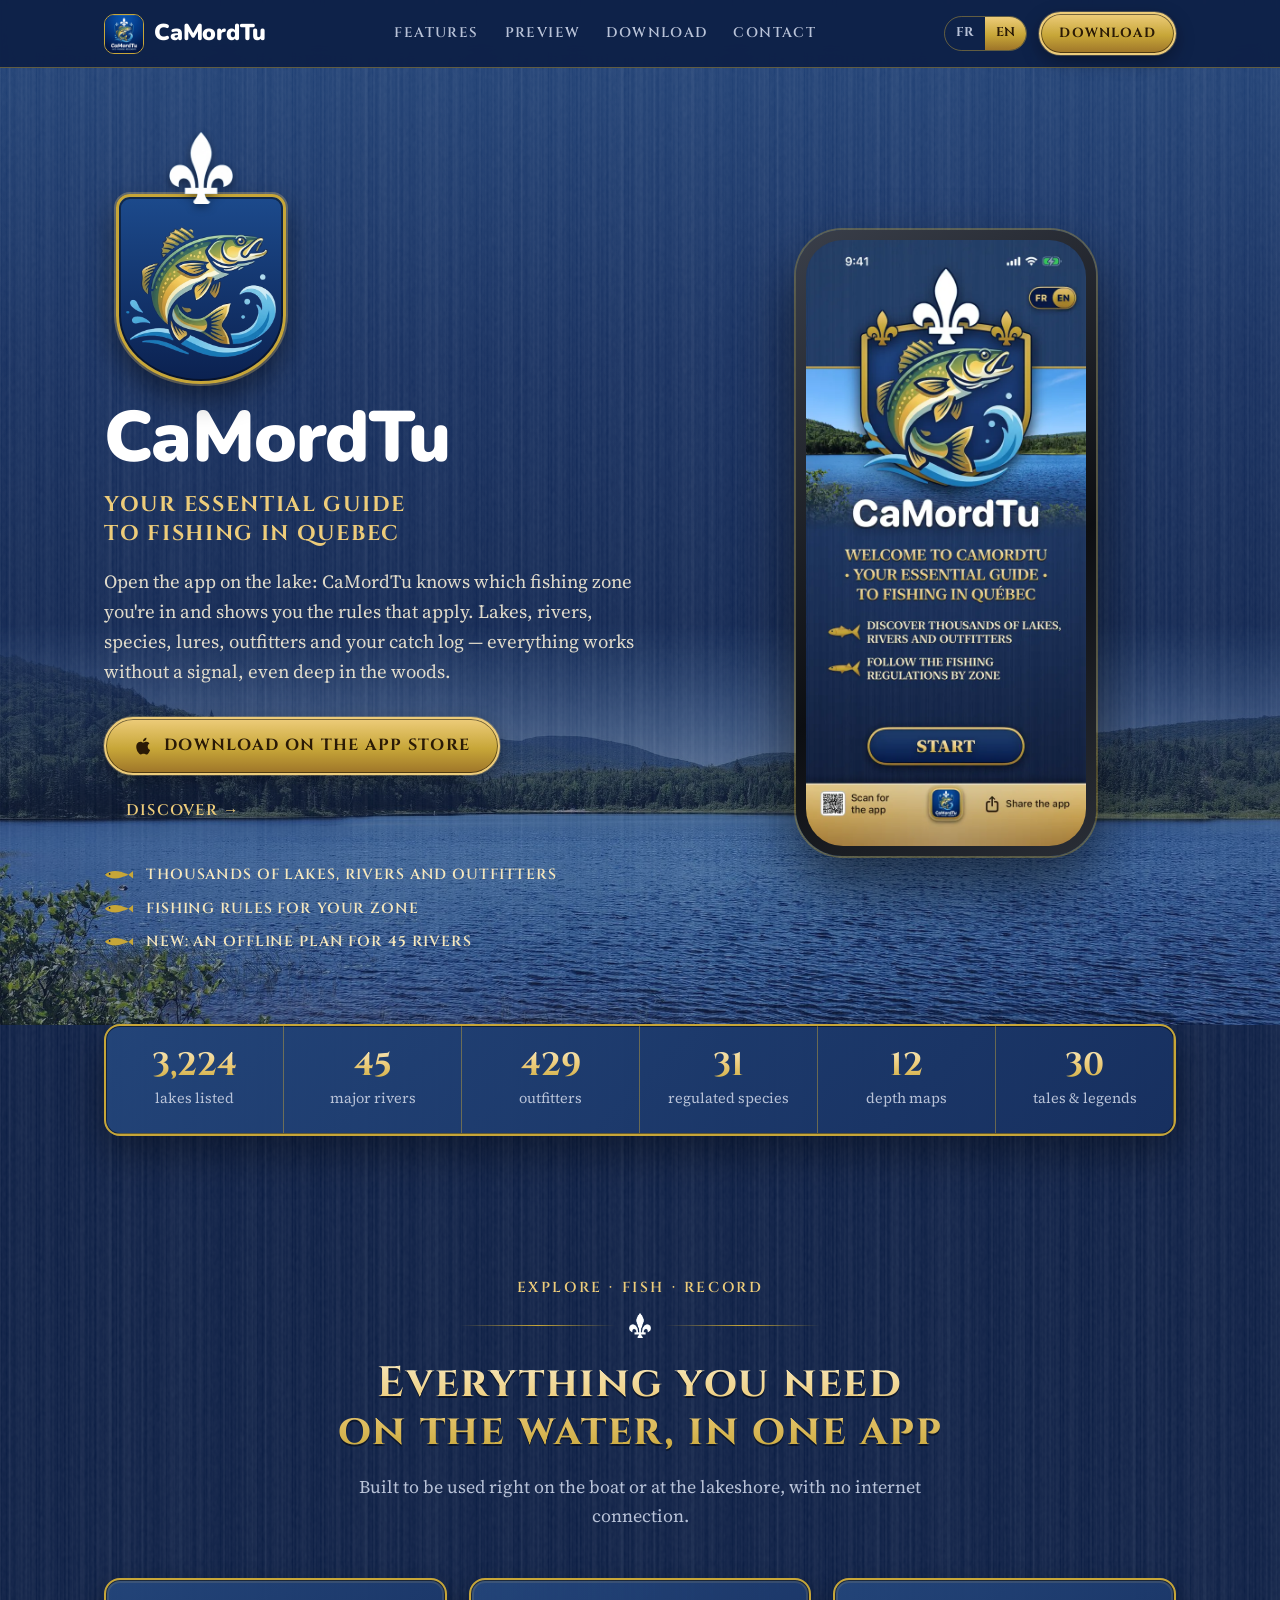
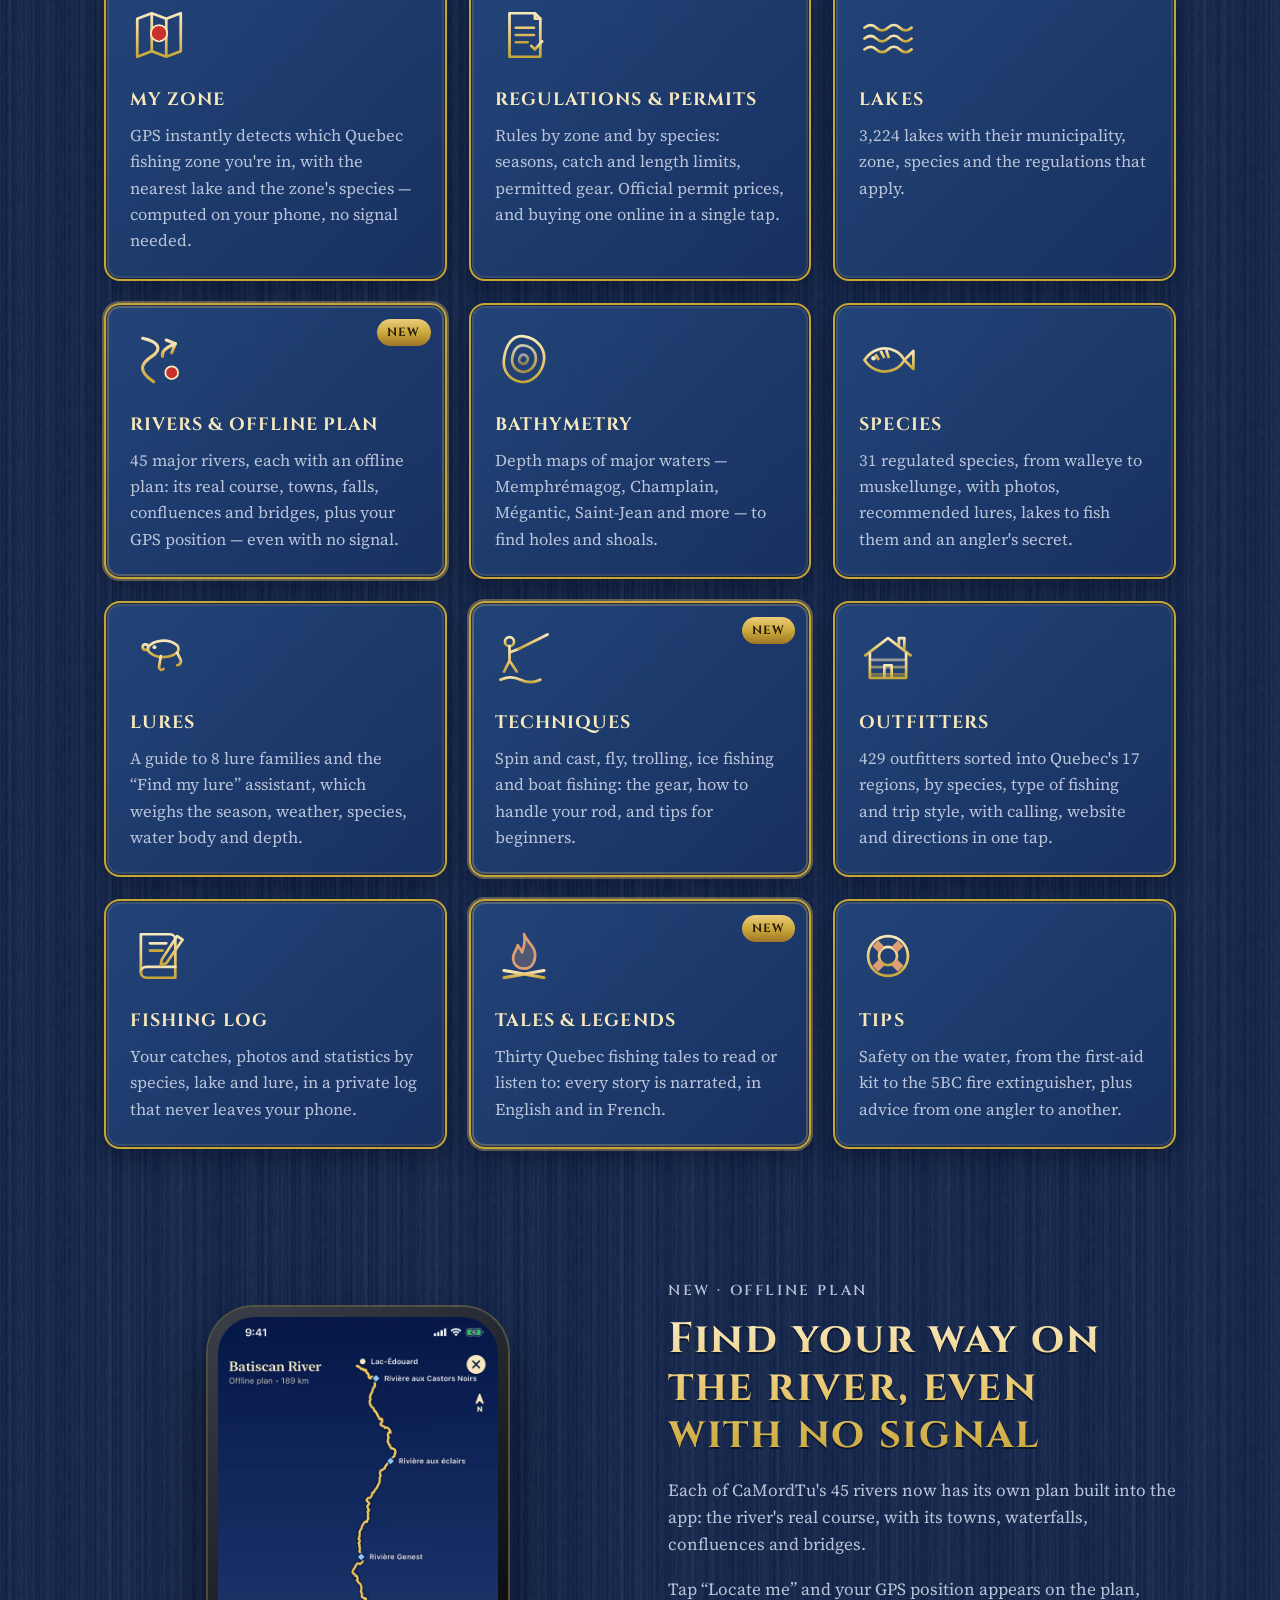
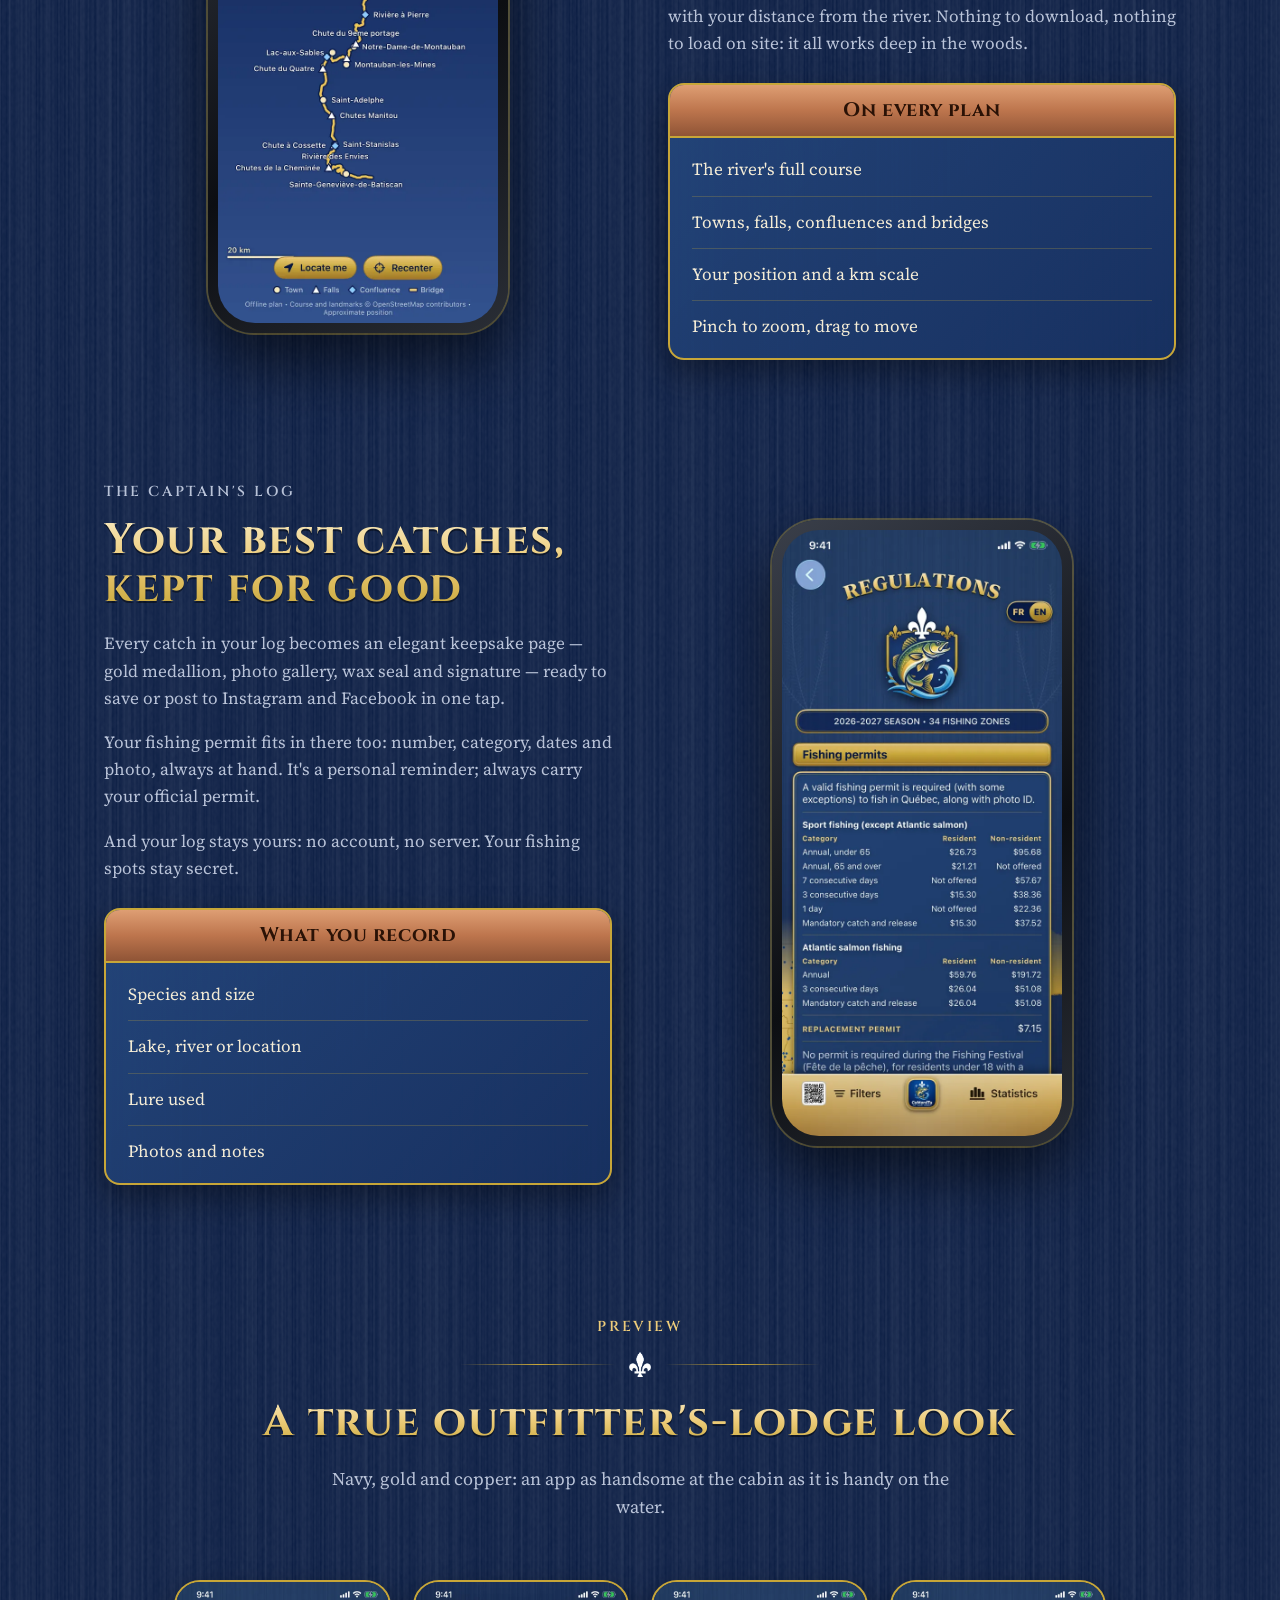
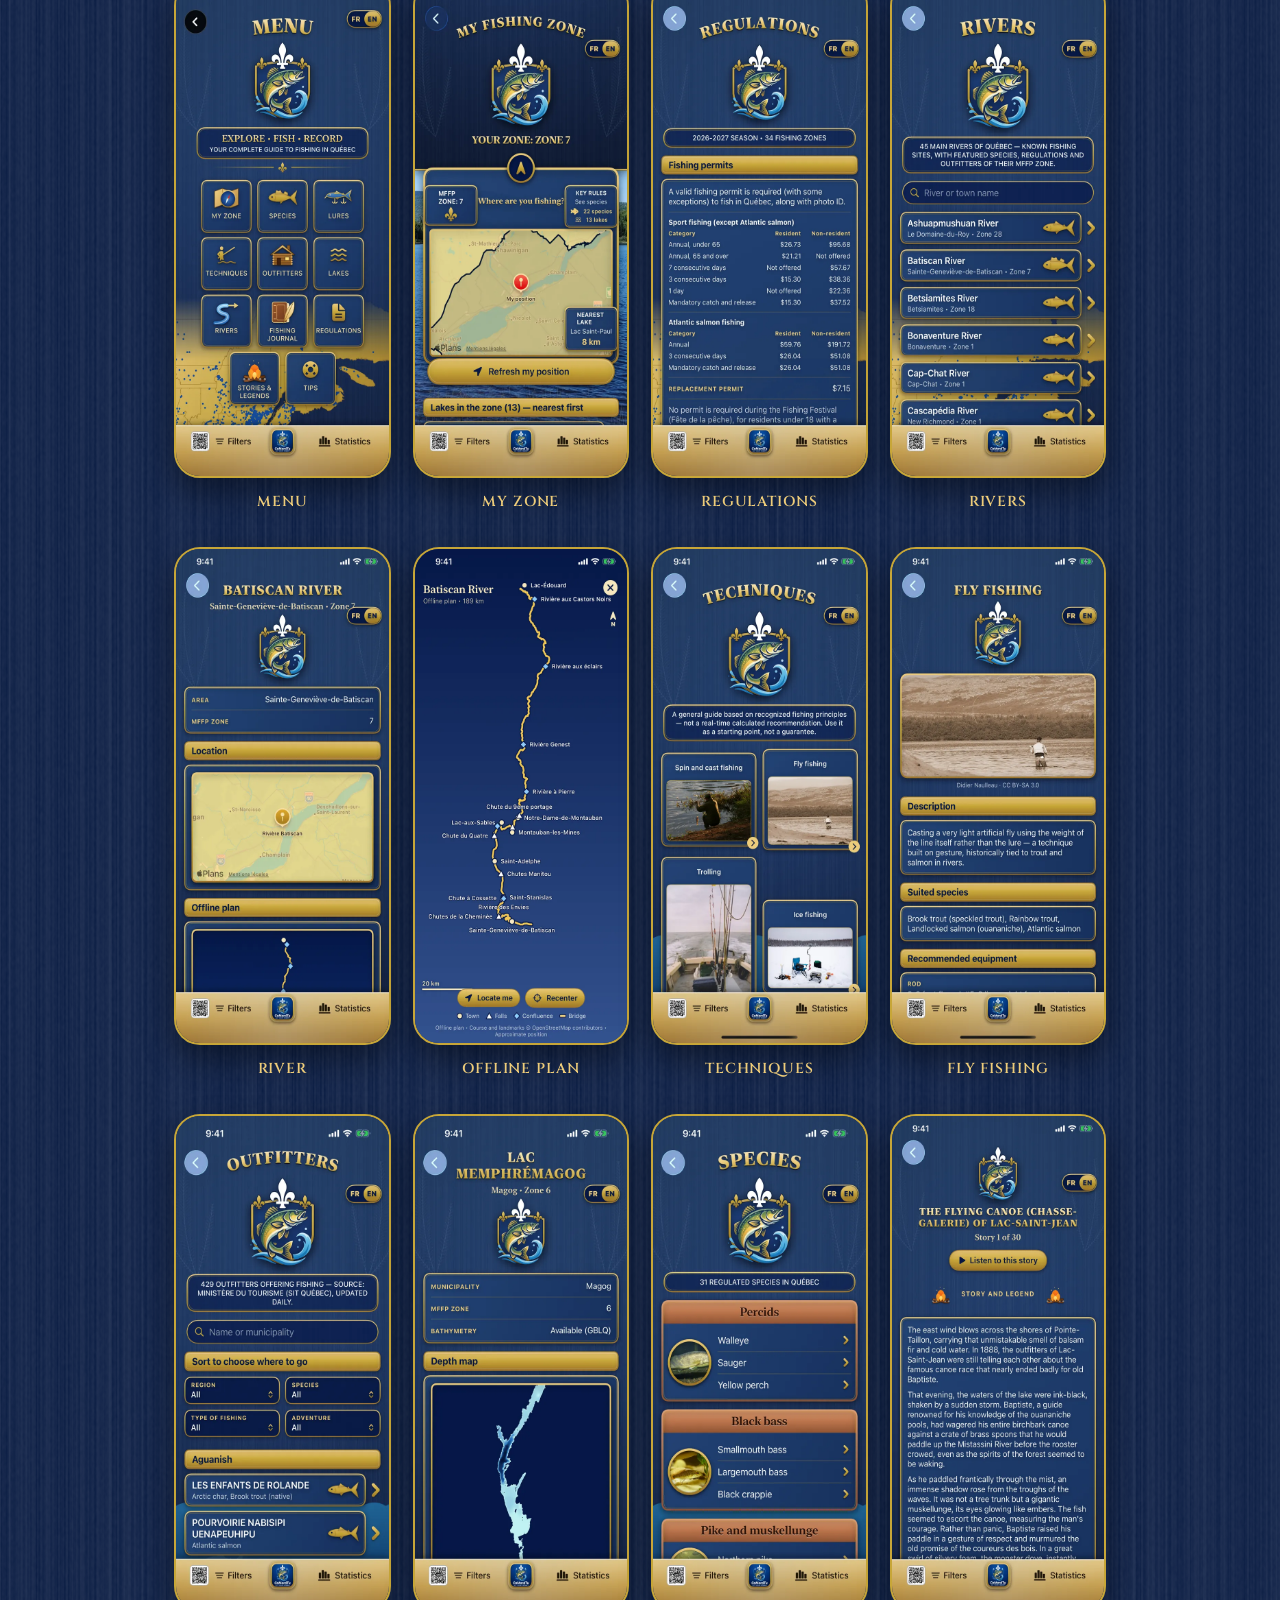
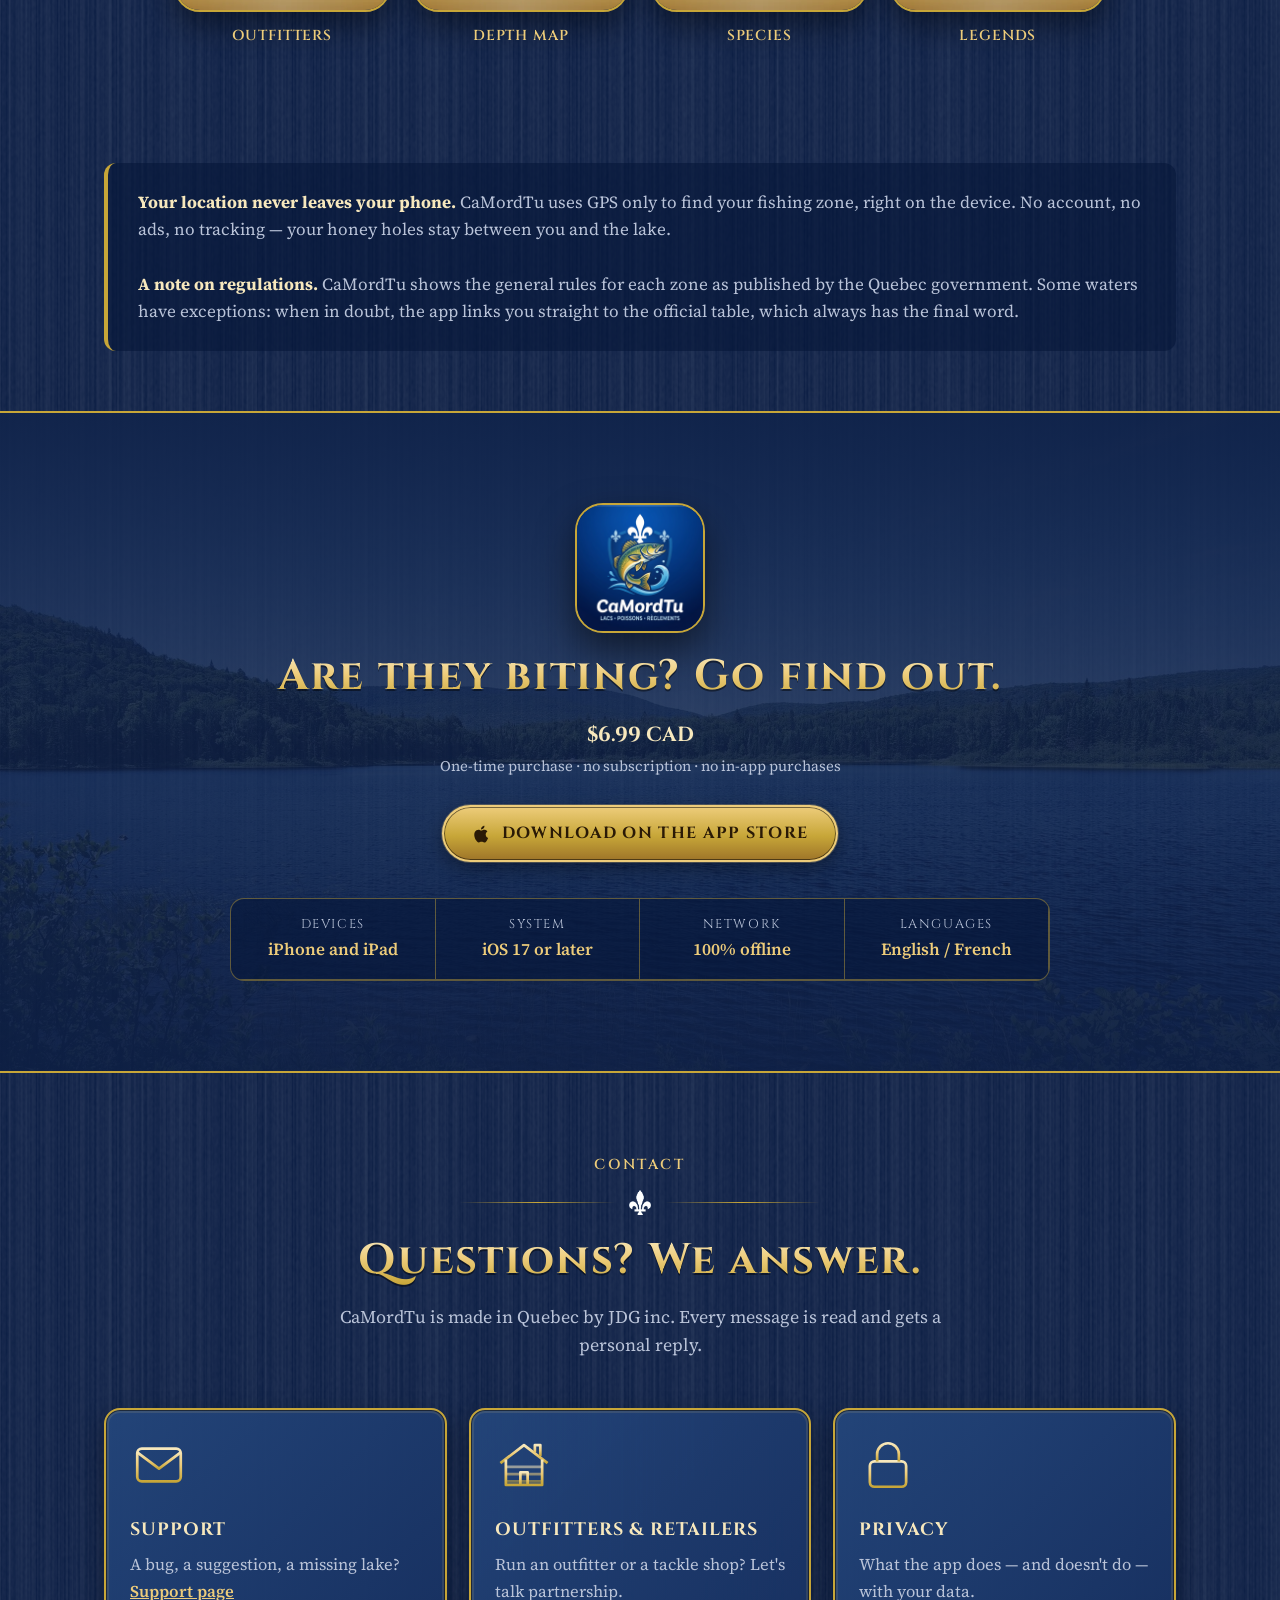
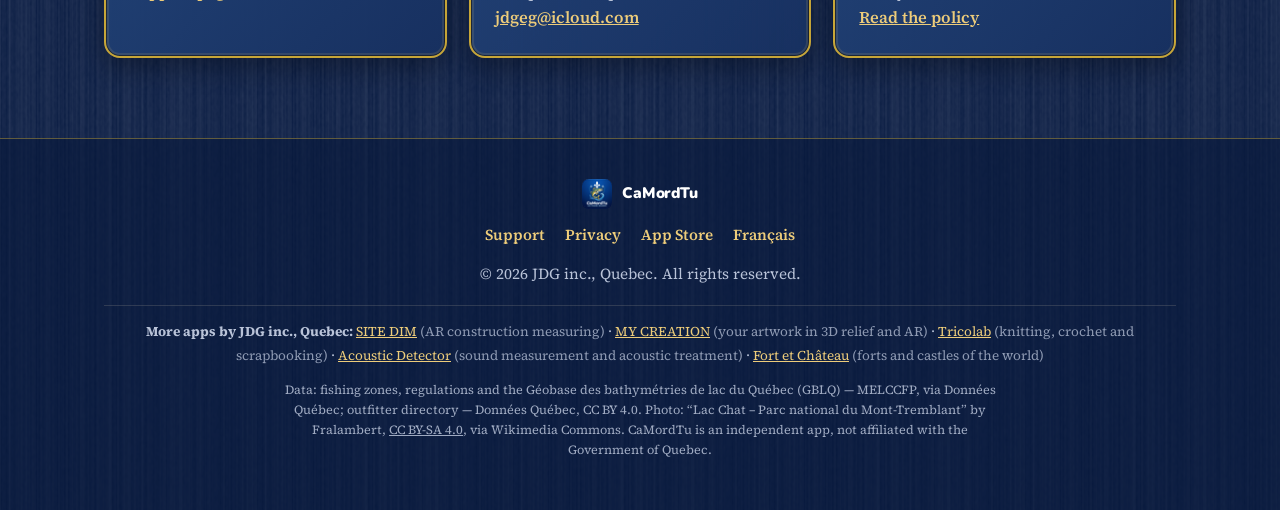
==== commit eb9e0d80: "Liens vers les autres apps de JDG inc. + clé IndexNow (Bing) Co-Authored-By: Claude Opus 5.5 <norepl" ====
--- a/en.html
+++ b/en.html
@@ -291,7 +291,8 @@
       <a href="./">Français</a>
     </div>
     <p>© 2026 JDG inc., Quebec. All rights reserved.</p>
-    <p class="credits">Data: fishing zones, regulations and the Géobase des bathymétries de lac du Québec (GBLQ) — MELCCFP, via Données Québec; outfitter directory — Données Québec, CC BY 4.0. Photo: “Lac Chat – Parc national du Mont-Tremblant” by Fralambert, <a href="https://creativecommons.org/licenses/by-sa/4.0/">CC BY-SA 4.0</a>, via Wikimedia Commons. CaMordTu is an independent app, not affiliated with the Government of Quebec.</p>
+    <div class="jdg-apps" style="margin-top:18px;padding-top:14px;border-top:1px solid rgba(127,127,127,.3);font-size:.88em;line-height:1.8;text-align:center"><strong>More apps by JDG inc., Quebec:</strong> <a href="https://sitedim.netlify.app/en/index.html">SITE DIM</a> <span style="opacity:.75">(AR construction measuring)</span> · <a href="https://appmycreation.com/index-en.html">MY CREATION</a> <span style="opacity:.75">(your artwork in 3D relief and AR)</span> · <a href="https://tricolab.netlify.app/en/index.html">Tricolab</a> <span style="opacity:.75">(knitting, crochet and scrapbooking)</span> · <a href="https://apps.apple.com/ca/app/id6810440422?l=en-CA">Acoustic Detector</a> <span style="opacity:.75">(sound measurement and acoustic treatment)</span> · <a href="https://apps.apple.com/ca/app/id6811432420?l=en-CA">Fort et Château</a> <span style="opacity:.75">(forts and castles of the world)</span></div>
+<p class="credits">Data: fishing zones, regulations and the Géobase des bathymétries de lac du Québec (GBLQ) — MELCCFP, via Données Québec; outfitter directory — Données Québec, CC BY 4.0. Photo: “Lac Chat – Parc national du Mont-Tremblant” by Fralambert, <a href="https://creativecommons.org/licenses/by-sa/4.0/">CC BY-SA 4.0</a>, via Wikimedia Commons. CaMordTu is an independent app, not affiliated with the Government of Quebec.</p>
   </div>
 </footer>
 
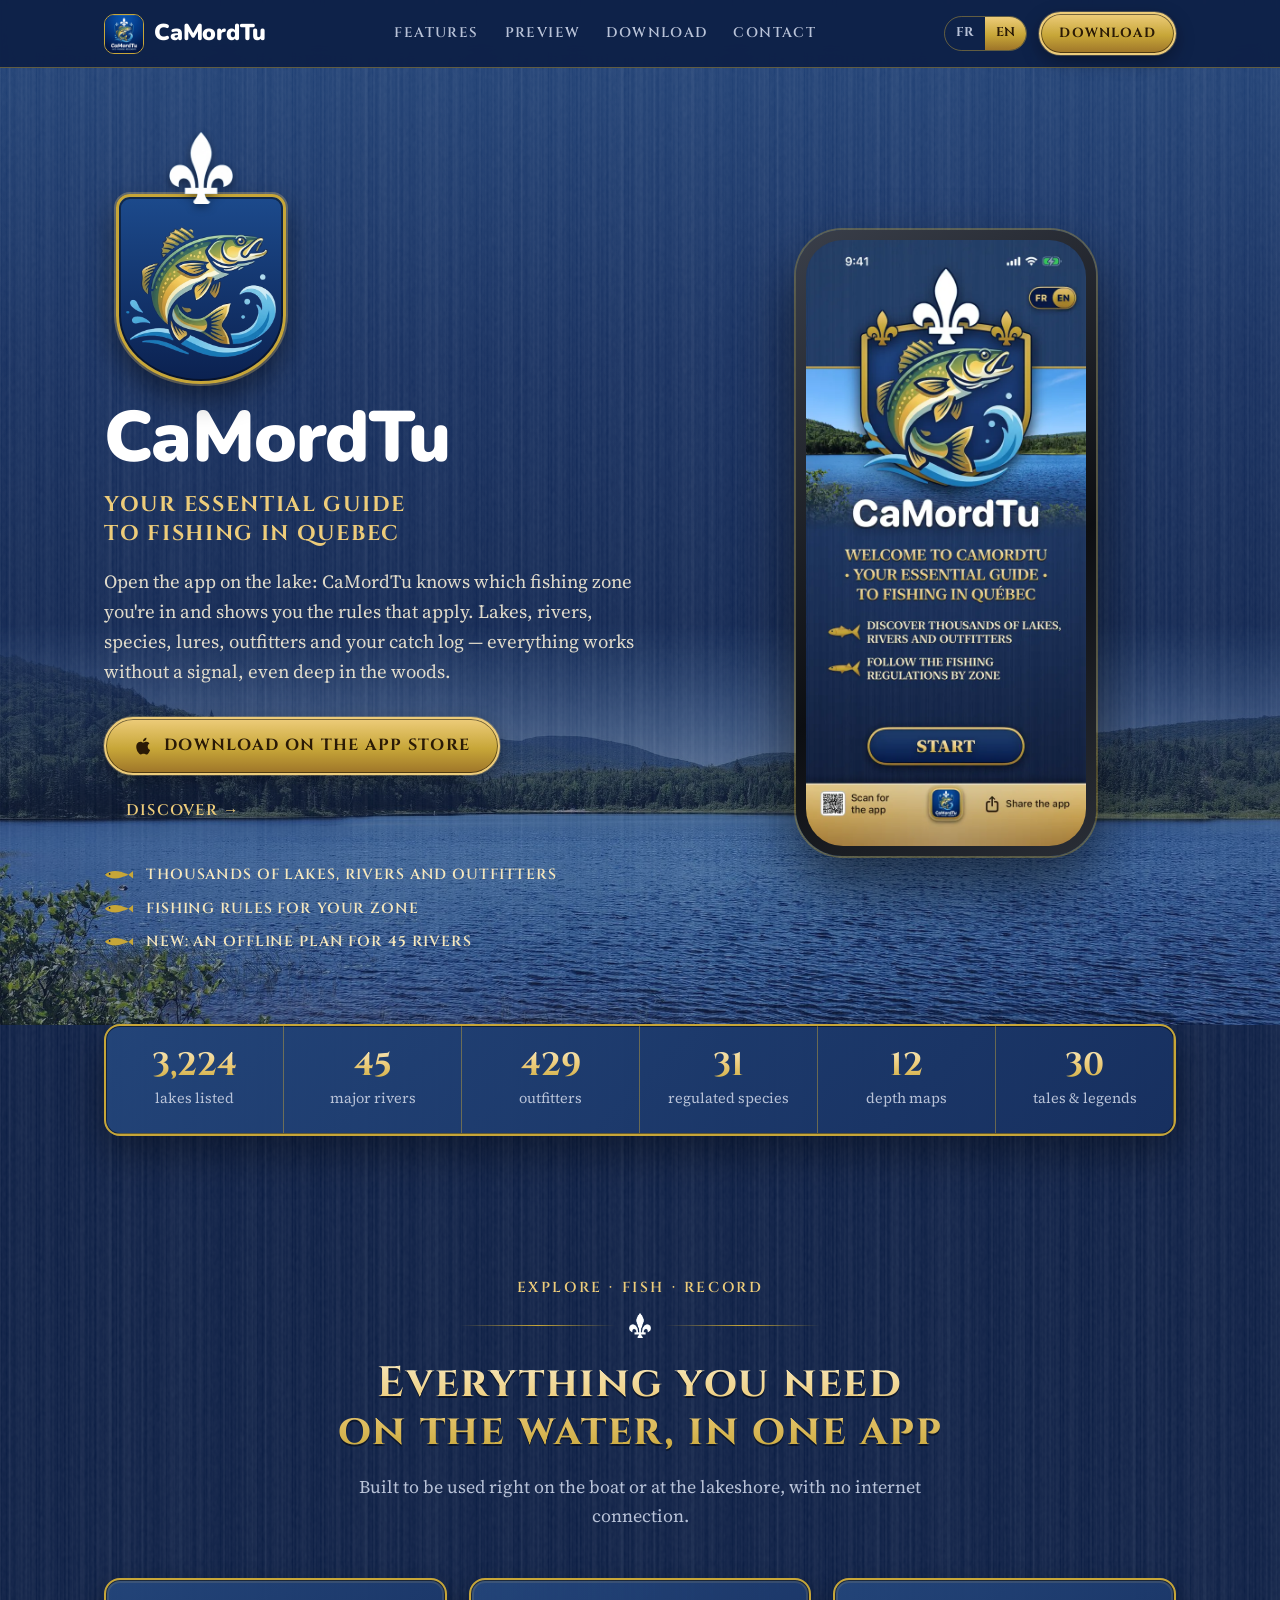
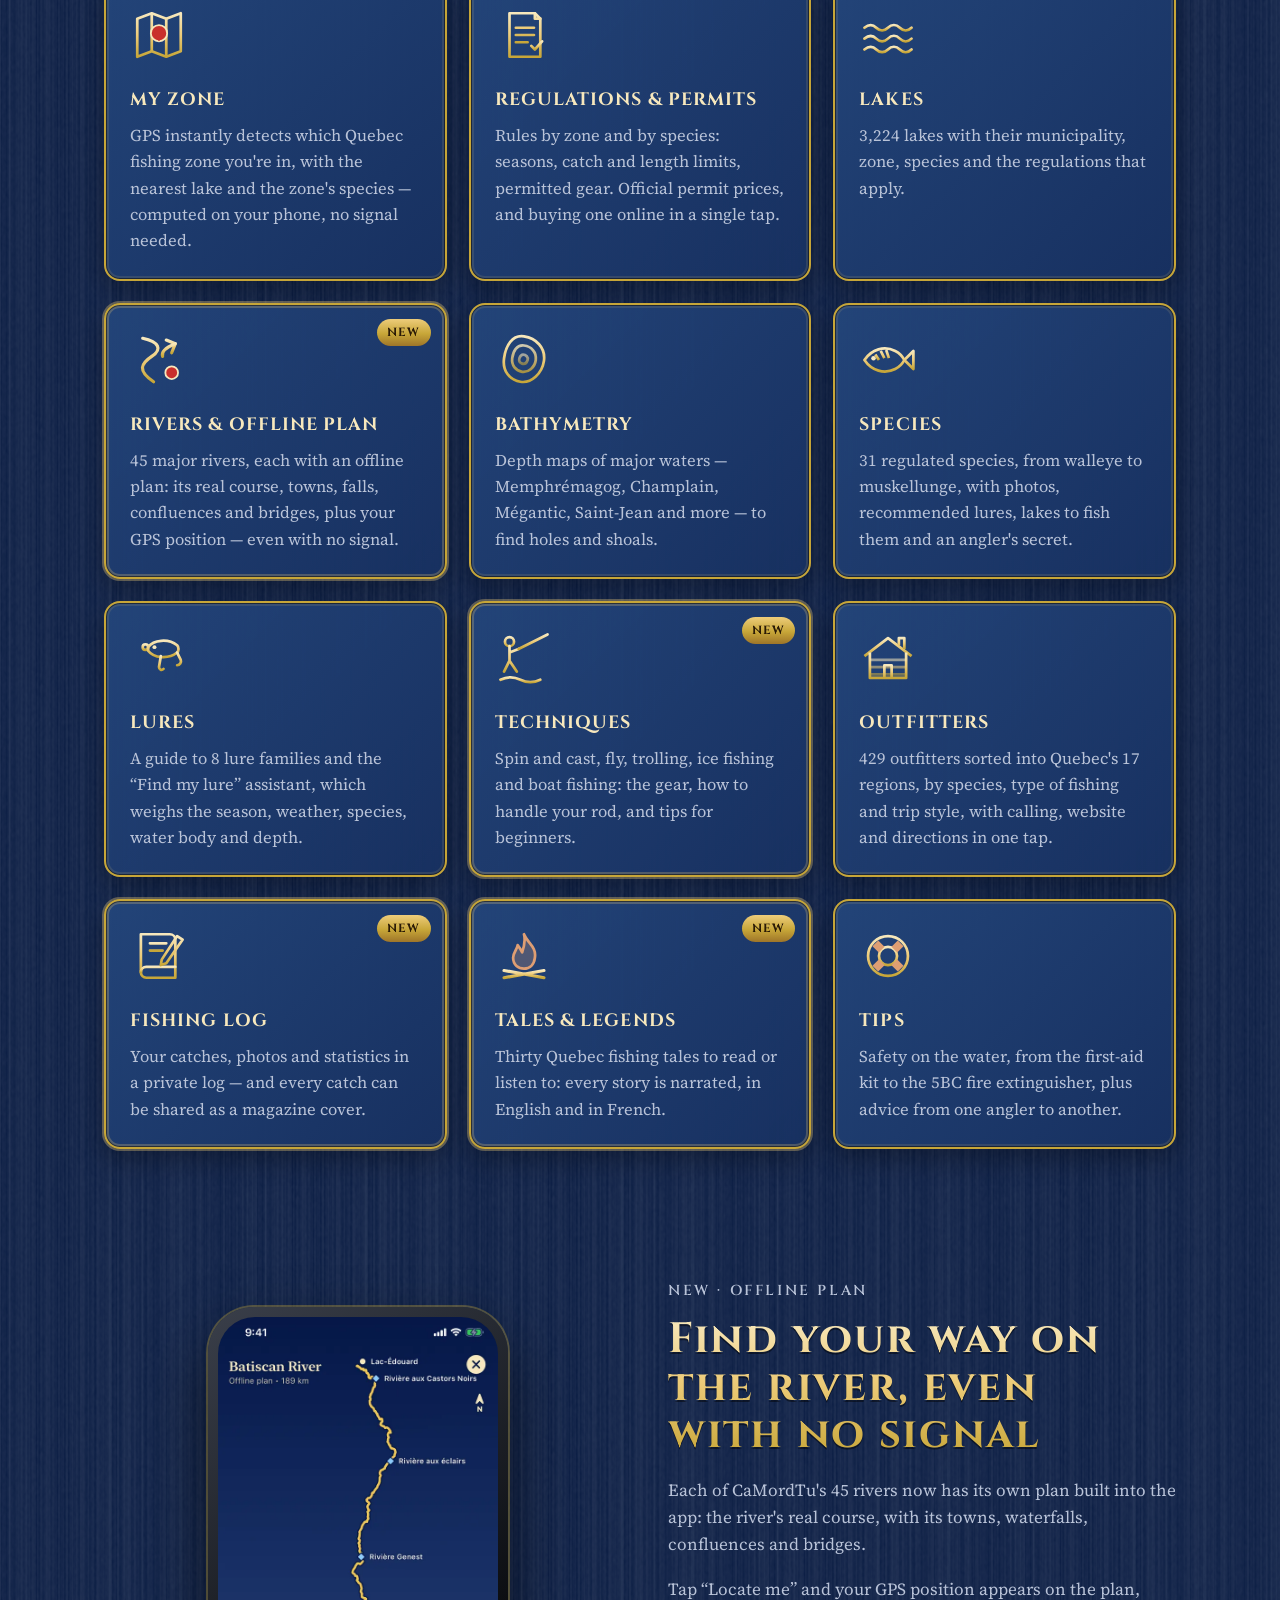
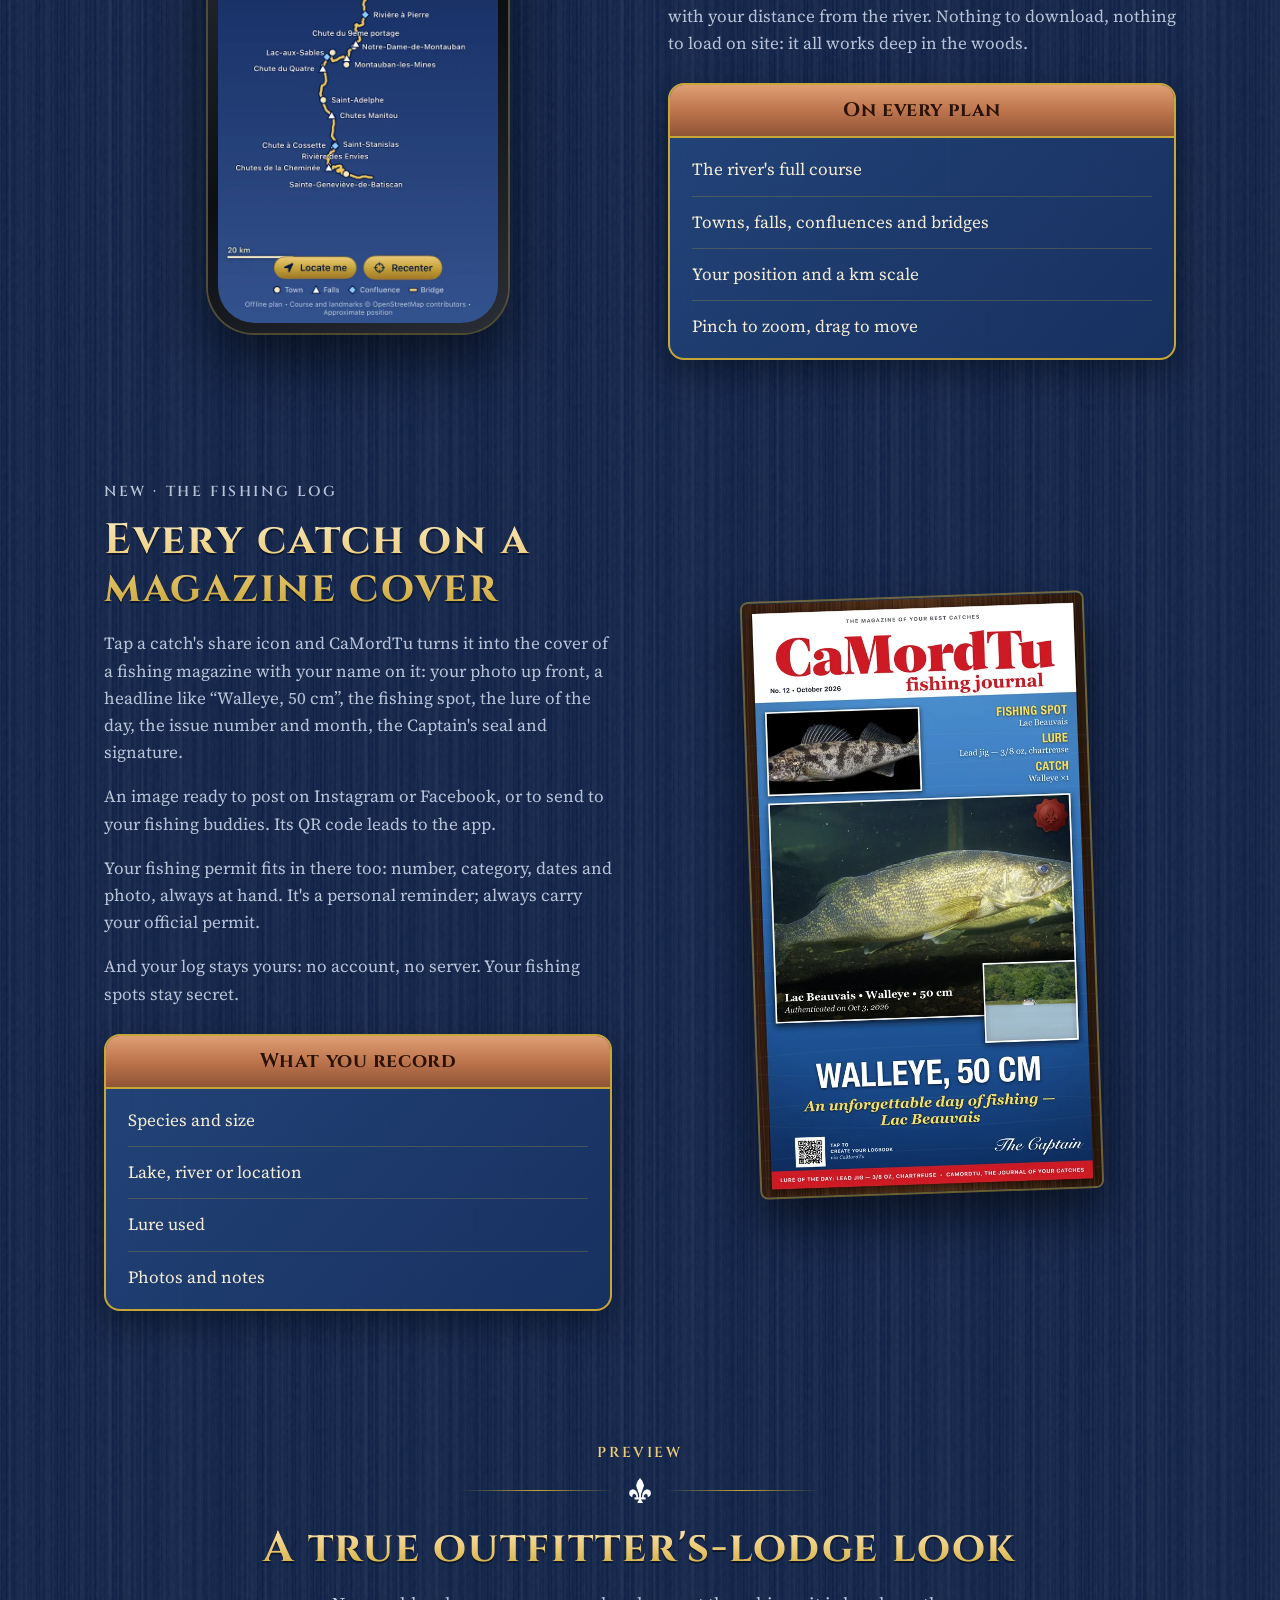
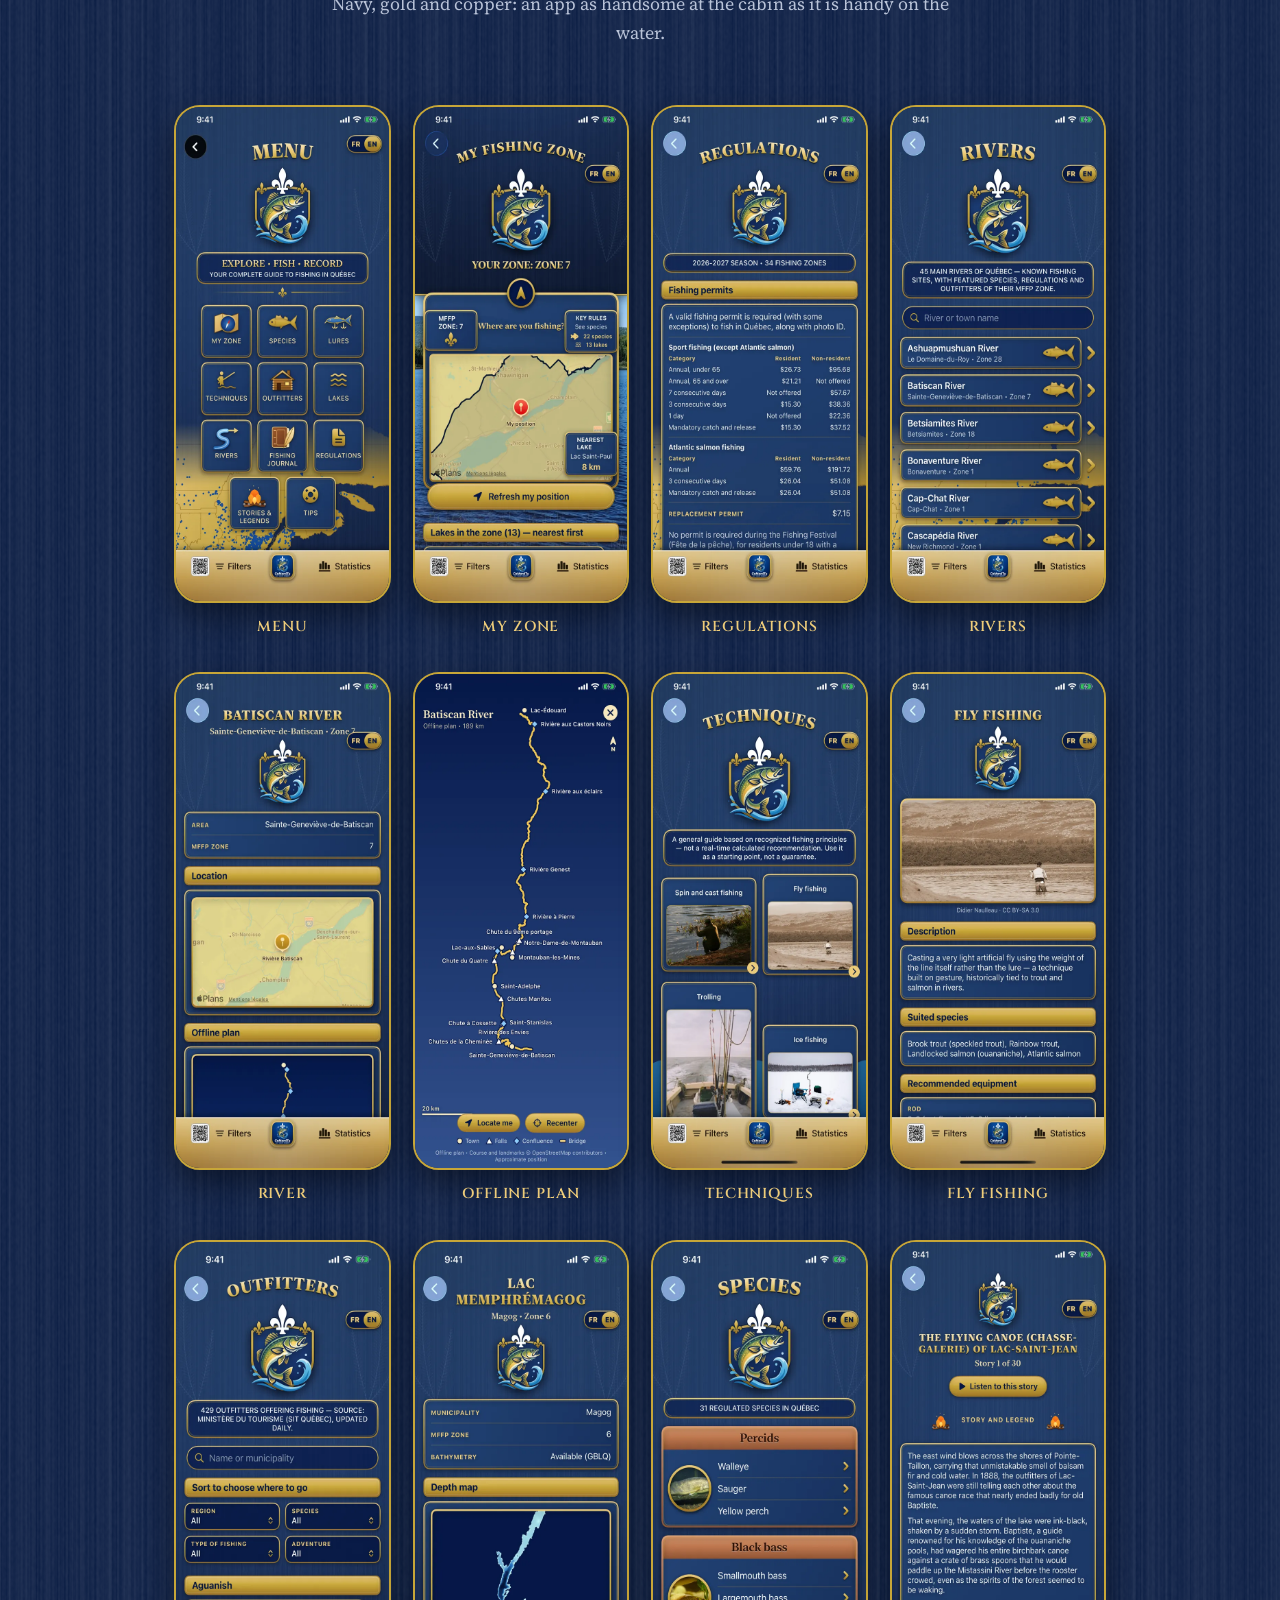
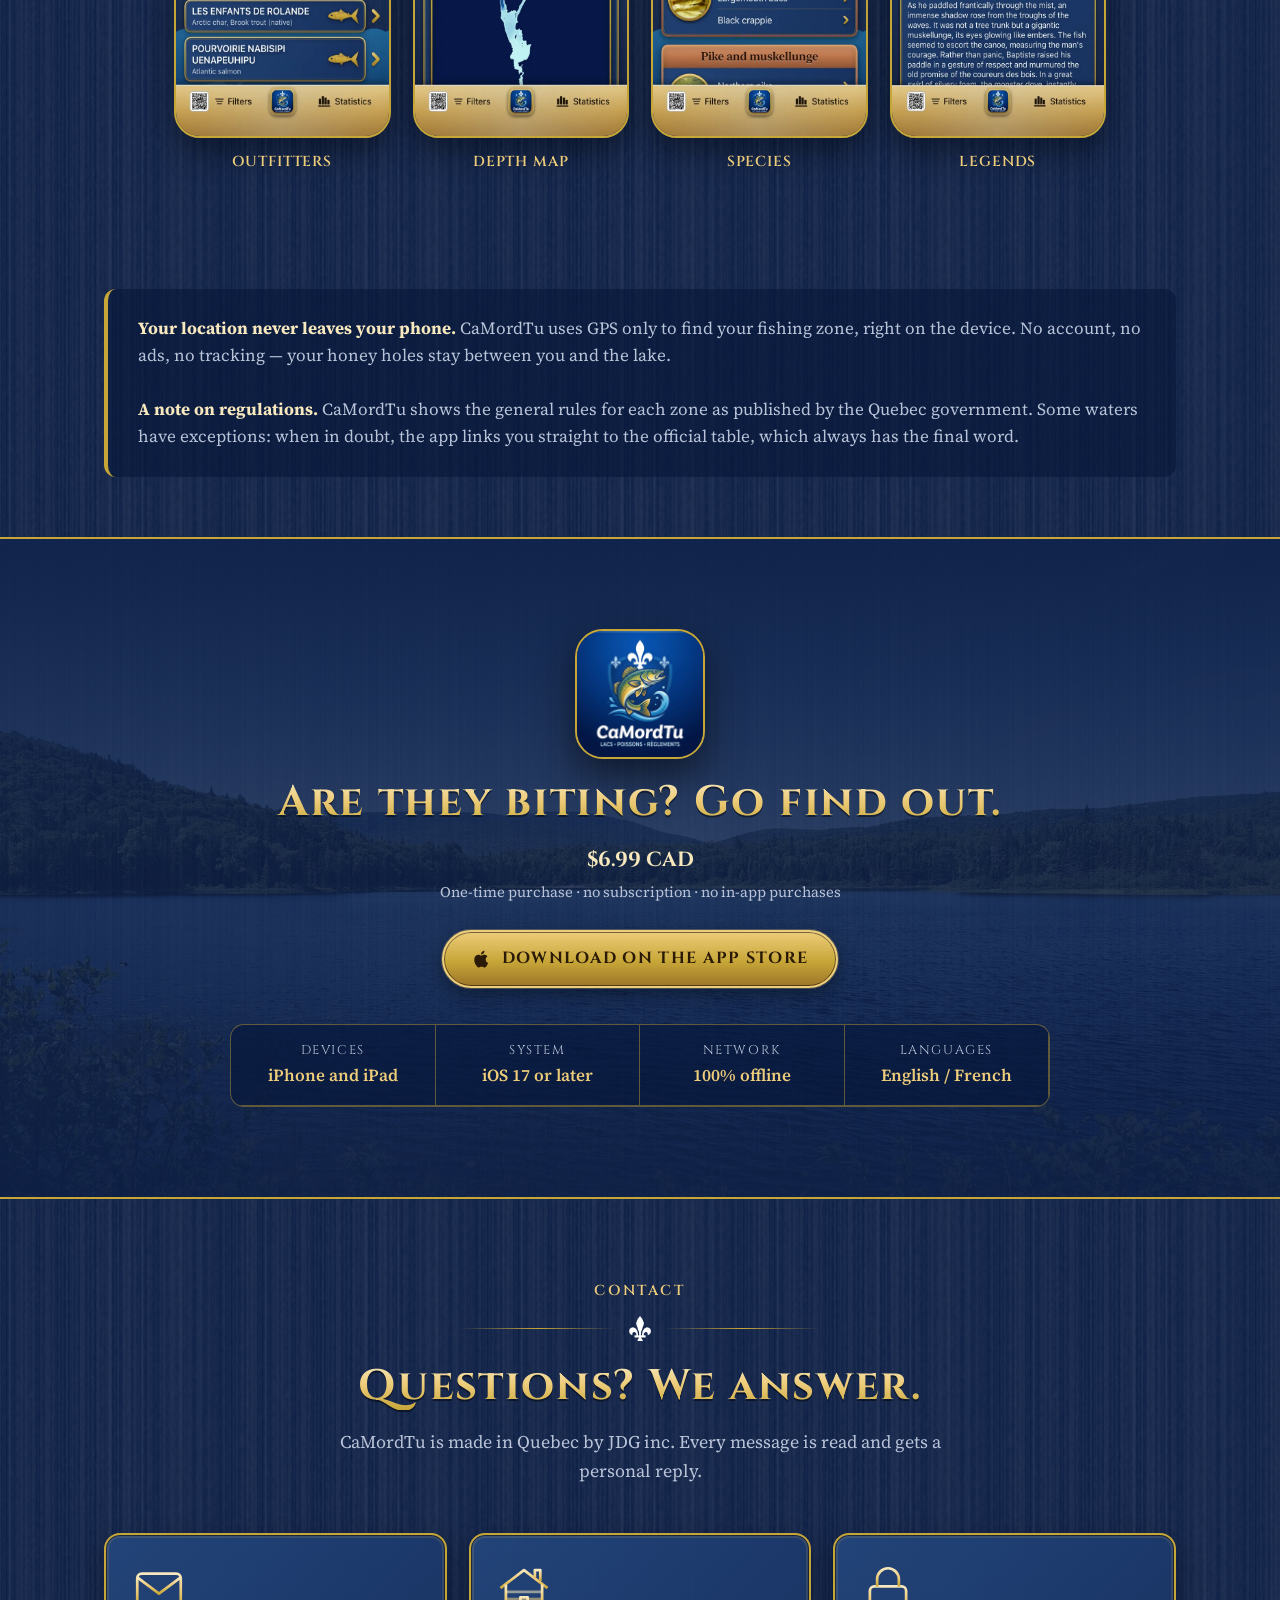
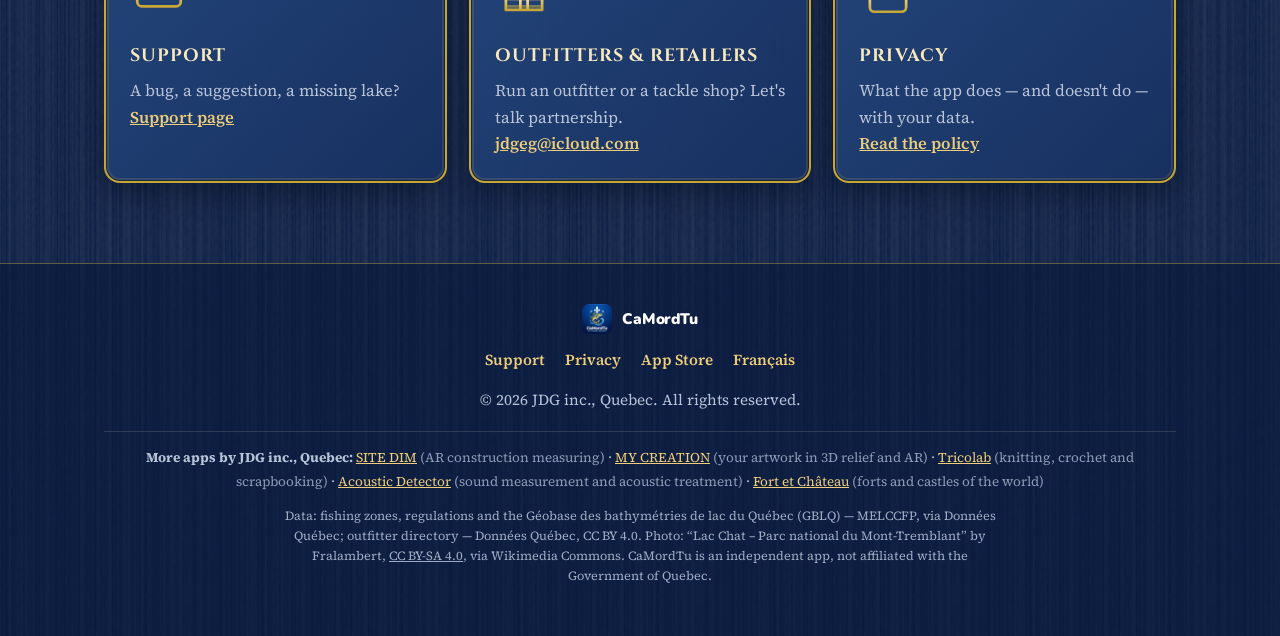
==== commit ed0c81b7: "Journal : l'export devient une couverture de magazine (version 1.0.9) Co-Authored-By: Claude Opus 5." ====
--- a/en.html
+++ b/en.html
@@ -158,7 +158,7 @@
       <article class="tile"><svg class="icon"><use href="#i-lure"/></svg><h3>Lures</h3><p>A guide to 8 lure families and the “Find my lure” assistant, which weighs the season, weather, species, water body and depth.</p></article>
       <article class="tile is-new"><span class="new-badge">New</span><svg class="icon"><use href="#i-rod"/></svg><h3>Techniques</h3><p>Spin and cast, fly, trolling, ice fishing and boat fishing: the gear, how to handle your rod, and tips for beginners.</p></article>
       <article class="tile"><svg class="icon"><use href="#i-cabin"/></svg><h3>Outfitters</h3><p>429 outfitters sorted into Quebec's 17 regions, by species, type of fishing and trip style, with calling, website and directions in one tap.</p></article>
-      <article class="tile"><svg class="icon"><use href="#i-book"/></svg><h3>Fishing log</h3><p>Your catches, photos and statistics by species, lake and lure, in a private log that never leaves your phone.</p></article>
+      <article class="tile is-new"><span class="new-badge">New</span><svg class="icon"><use href="#i-book"/></svg><h3>Fishing log</h3><p>Your catches, photos and statistics in a private log — and every catch can be shared as a magazine cover.</p></article>
       <article class="tile is-new"><span class="new-badge">New</span><svg class="icon"><use href="#i-fire"/></svg><h3>Tales &amp; legends</h3><p>Thirty Quebec fishing tales to read or listen to: every story is narrated, in English and in French.</p></article>
       <article class="tile"><svg class="icon"><use href="#i-buoy"/></svg><h3>Tips</h3><p>Safety on the water, from the first-aid kit to the 5BC fire extinguisher, plus advice from one angler to another.</p></article>
     </div>
@@ -192,9 +192,10 @@
   <div class="wrap">
     <div class="split-grid">
       <div>
-        <p class="eyebrow left">The Captain's Log</p>
-        <h2 class="section-title engraved" id="log-title">Your best catches, kept for good</h2>
-        <p>Every catch in your log becomes an elegant keepsake page — gold medallion, photo gallery, wax seal and signature — ready to save or post to Instagram and Facebook in one tap.</p>
+        <p class="eyebrow left">New · The fishing log</p>
+        <h2 class="section-title engraved" id="log-title">Every catch on a magazine cover</h2>
+        <p>Tap a catch's share icon and CaMordTu turns it into the cover of a fishing magazine with your name on it: your photo up front, a headline like “Walleye, 50 cm”, the fishing spot, the lure of the day, the issue number and month, the Captain's seal and signature.</p>
+        <p>An image ready to post on Instagram or Facebook, or to send to your fishing buddies. Its QR code leads to the app.</p>
         <p>Your fishing permit fits in there too: number, category, dates and photo, always at hand. It's a personal reminder; always carry your official permit.</p>
         <p>And your log stays yours: no account, no server. Your fishing spots stay secret.</p>
         <div class="panel" style="margin-top:26px">
@@ -207,7 +208,7 @@
           </ul>
         </div>
       </div>
-      <div class="phone"><img src="assets/img/app/en-regulations.webp" alt="Official fishing permit prices in the Regulations section" width="620" height="1342" loading="lazy"></div>
+      <figure class="cover-shot"><img src="assets/img/app/en-couverture.webp" alt="A catch exported as a magazine cover: 50 cm walleye at Lac Beauvais" width="640" height="1119" loading="lazy"></figure>
     </div>
   </div>
 </section>
--- a/assets/style.css
+++ b/assets/style.css
@@ -283,3 +283,7 @@
 .new-badge { position: absolute; top: 14px; right: 14px; font-family: 'Cinzel', Georgia, serif; font-weight: 700; font-size: 0.7em; letter-spacing: 0.1em; text-transform: uppercase; color: #2a1a06; background: var(--gold-grad); border-radius: 999px; padding: 4px 10px; }
 .split-grid.reverse > .phone { order: -1; }
 @media (max-width: 880px) { .split-grid.reverse > .phone { order: -1; } }
+
+.cover-shot { margin: 0 auto; max-width: 340px; transform: rotate(-2deg); }
+.cover-shot img { width: 100%; height: auto; border-radius: 6px; box-shadow: 0 0 0 2px rgba(199,166,56,.5), 0 26px 50px rgba(0,0,0,.55); }
+@media (max-width: 880px) { .cover-shot { order: -1; max-width: 280px; } }
